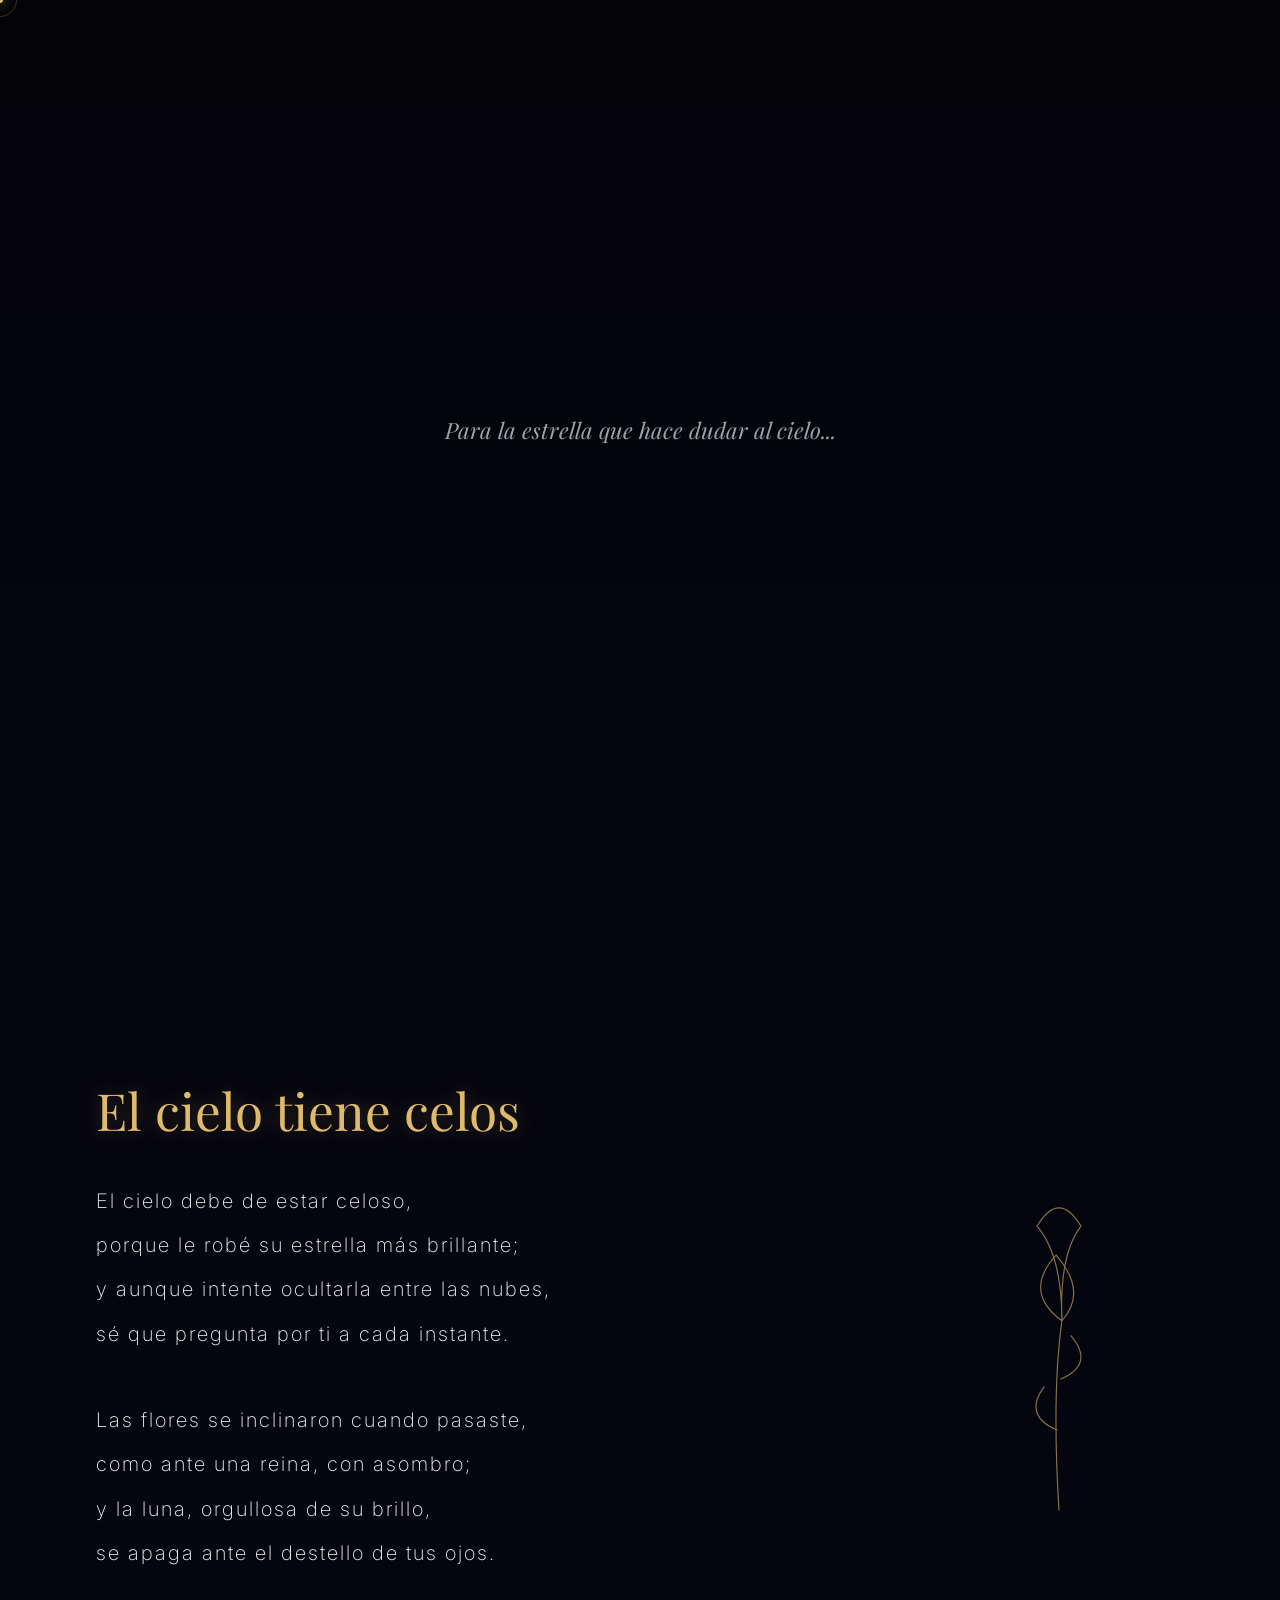
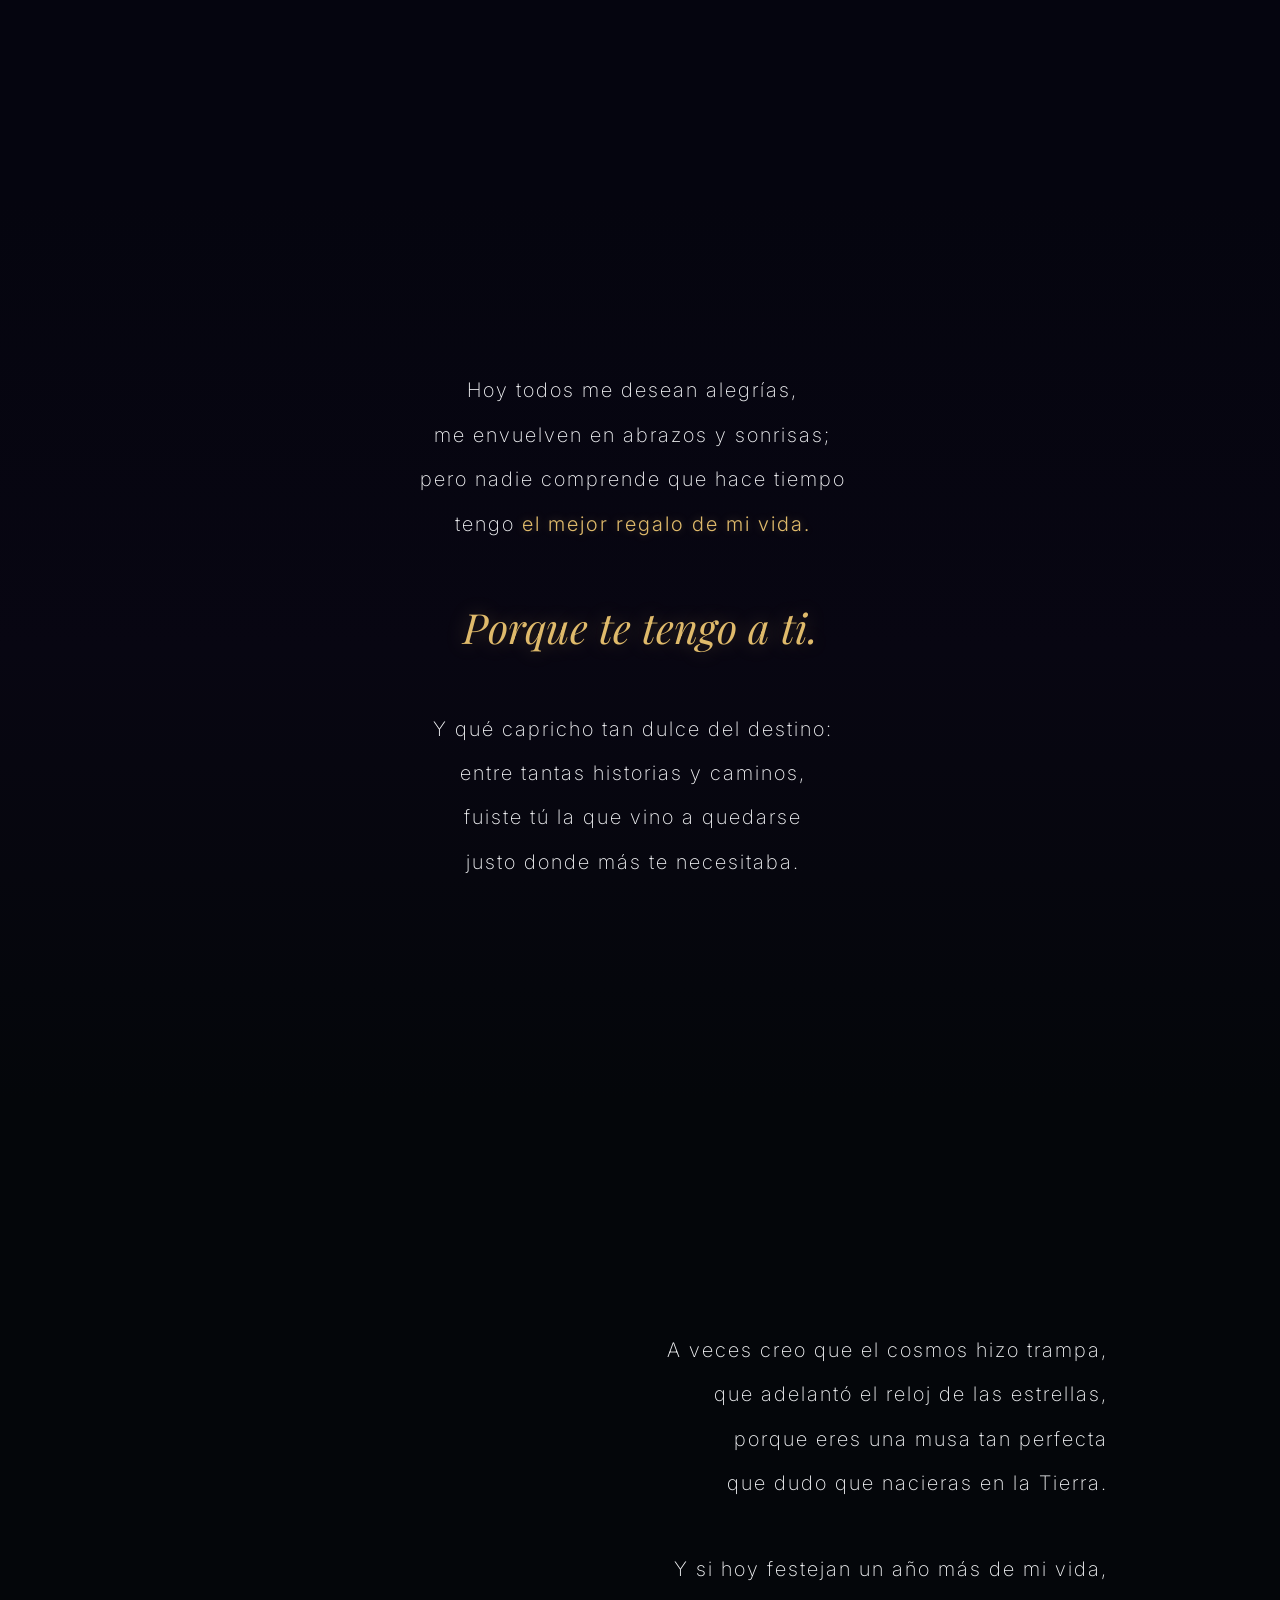
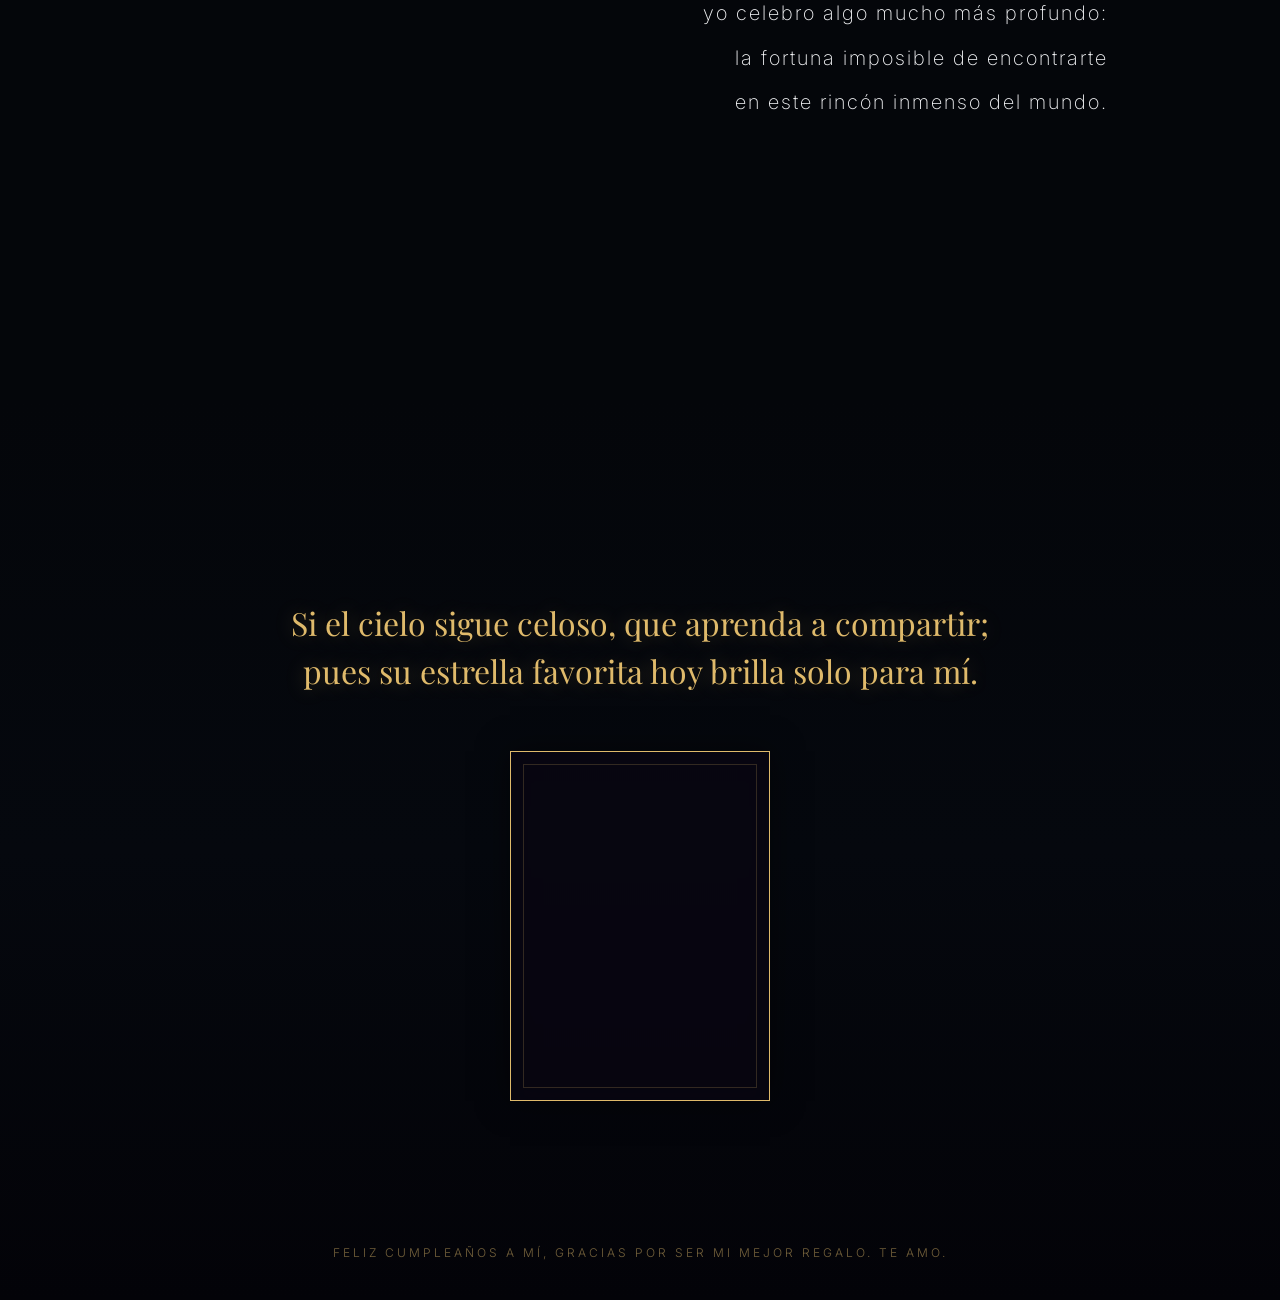
==== mi_cielo.html @ fe15e5e8 "Crear mi_cielo.html" ====
<!DOCTYPE html>
<html lang="es">
<head>
    <meta charset="UTF-8">
    <meta name="viewport" content="width=device-width, initial-scale=1.0">
    <title>El cielo tiene celos</title>
    <link rel="preconnect" href="https://fonts.googleapis.com">
    <link rel="preconnect" href="https://fonts.gstatic.com" crossorigin>
    <link href="https://fonts.googleapis.com/css2?family=Inter:wght@100;200;300;400&family=Playfair+Display:ital,wght@0,400;0,500;1,400&display=swap" rel="stylesheet">
    
    <style>
        /* --- VARIABLES DE DISEÑO --- */
        :root {
            --bg-space: #030308;
            --bg-nebula: #080612;
            --bg-horizon: #05080e;
            --text-light: #f3f4f6;
            --text-muted: #a1a1aa;
            --gold-antique: #dfba6b;
            --gold-glow: rgba(223, 186, 107, 0.3);
        }

        * {
            margin: 0;
            padding: 0;
            box-sizing: border-box;
            user-select: none;
        }

        html {
            scroll-snap-type: y mandatory;
            scroll-behavior: smooth;
            background-color: var(--bg-space);
            overflow-x: hidden;
        }

        body {
            font-family: 'Inter', sans-serif;
            color: var(--text-light);
            overflow-x: hidden;
            cursor: none;
        }

        /* --- LIENZO CÓSMICO DE FONDO --- */
        #canvas-cosmos {
            position: fixed;
            top: 0;
            left: 0;
            width: 100vw;
            height: 100vh;
            z-index: 1;
            pointer-events: none;
        }

        .ambient-glow {
            position: fixed;
            top: 0;
            left: 0;
            width: 100vw;
            height: 100vh;
            background: radial-gradient(circle at 80% 20%, rgba(223, 186, 107, 0.04), transparent 50%),
                        radial-gradient(circle at 15% 75%, rgba(100, 80, 255, 0.04), transparent 60%);
            z-index: 2;
            pointer-events: none;
        }

        /* --- ARQUITECTURA DE PANTALLA COMPLETA --- */
        section {
            height: 100vh;
            width: 100vw;
            display: flex;
            position: relative;
            z-index: 3;
            scroll-snap-align: start;
            scroll-snap-stop: always;
            padding: 6rem;
            overflow: hidden;
        }

        #act1 { background: linear-gradient(to bottom, var(--bg-space), #05050f); justify-content: center; align-items: center; }
        #act2 { background: #05050f; justify-content: center; align-items: center; }
        #act3 { background: linear-gradient(to bottom, #05050f, var(--bg-nebula), #04060a); justify-content: center; align-items: center; }
        #act4 { background: #04060a; justify-content: flex-end; align-items: center; }
        #act5 { background: linear-gradient(to bottom, #04060a, var(--bg-horizon), var(--bg-space)); justify-content: center; align-items: center; }

        /* --- CURSOR FLUÍDO --- */
        .cursor-dot {
            width: 6px;
            height: 6px;
            background: var(--gold-antique);
            border-radius: 50%;
            position: fixed;
            transform: translate(-50%, -50%);
            pointer-events: none;
            z-index: 9999;
            box-shadow: 0 0 12px var(--gold-antique);
        }

        .cursor-aura {
            width: 34px;
            height: 34px;
            border: 1px solid rgba(223, 186, 107, 0.25);
            border-radius: 50%;
            position: fixed;
            transform: translate(-50%, -50%);
            pointer-events: none;
            z-index: 9998;
            transition: transform 0.4s cubic-bezier(0.16, 1, 0.3, 1);
        }

        /* --- SOLUCIÓN AL BUG DE SUPERPOSICIÓN Y TEXTO OCULTO --- */
        h1, h2, .climax-phrase {
            font-family: 'Playfair Display', serif;
            color: var(--gold-antique);
            font-weight: 400;
            text-shadow: 0 0 20px var(--gold-glow);
        }

        .editorial-title {
            font-size: 3.2rem;
            line-height: 1.2;
            margin-bottom: 2.5rem;
            opacity: 0;
            filter: blur(10px);
            transform: translateY(20px);
            transition: all 1.6s cubic-bezier(0.16, 1, 0.3, 1);
        }

        .act-active .editorial-title {
            opacity: 1;
            filter: blur(0);
            transform: translateY(0);
        }

        .stanza {
            margin-bottom: 3rem;
            position: relative;
            z-index: 5;
        }

        /* Nuevo sistema de revelado seguro sin overflow:hidden */
        .line-reveal {
            font-size: 1.25rem;
            line-height: 1.9;
            font-weight: 200;
            letter-spacing: 2px;
            opacity: 0;
            filter: blur(5px);
            transform: translateY(15px);
            transition: all 1.5s cubic-bezier(0.16, 1, 0.3, 1);
            margin-bottom: 0.4rem;
            padding-right: 15px; /* Evita cortes en fuentes cursivas/itálicas */
        }

        .act-active .line-reveal:nth-child(1) { transition-delay: 0.2s; opacity: 1; filter: blur(0); transform: translateY(0); }
        .act-active .line-reveal:nth-child(2) { transition-delay: 0.4s; opacity: 1; filter: blur(0); transform: translateY(0); }
        .act-active .line-reveal:nth-child(3) { transition-delay: 0.6s; opacity: 1; filter: blur(0); transform: translateY(0); }
        .act-active .line-reveal:nth-child(4) { transition-delay: 0.8s; opacity: 1; filter: blur(0); transform: translateY(0); }

        .act-active .stanza:nth-child(2) .line-reveal:nth-child(1) { transition-delay: 1.0s; opacity: 1; filter: blur(0); transform: translateY(0); }
        .act-active .stanza:nth-child(2) .line-reveal:nth-child(2) { transition-delay: 1.2s; opacity: 1; filter: blur(0); transform: translateY(0); }
        .act-active .stanza:nth-child(2) .line-reveal:nth-child(3) { transition-delay: 1.4s; opacity: 1; filter: blur(0); transform: translateY(0); }
        .act-active .stanza:nth-child(2) .line-reveal:nth-child(4) { transition-delay: 1.6s; opacity: 1; filter: blur(0); transform: translateY(0); }

        .gold-highlight {
            color: var(--gold-antique);
            font-weight: 300;
            text-shadow: 0 0 10px var(--gold-glow);
        }

        /* --- MAQUETACIÓN EQUILIBRADA (ACTO II) --- */
        .layout-asymmetric {
            display: flex;
            align-items: center;
            justify-content: space-between;
            width: 100%;
            max-width: 1200px;
            gap: 4rem;
        }

        .text-container-safe {
            flex: 1;
            max-width: 650px;
        }

        .svg-wrapper {
            width: 250px;
            height: 350px;
            display: flex;
            align-items: center;
            justify-content: center;
            opacity: 0;
            transform: scale(0.95);
            transition: all 2.5s cubic-bezier(0.16, 1, 0.3, 1) 0.4s;
        }

        .act-active .svg-wrapper {
            opacity: 0.6;
            transform: scale(1);
        }

        .flower-path {
            stroke: var(--gold-antique);
            stroke-width: 0.8;
            fill: none;
            stroke-dasharray: 1200;
            stroke-dashoffset: 1200;
            transition: stroke-dashoffset 4s cubic-bezier(0.16, 1, 0.3, 1) 0.5s;
        }

        .act-active .flower-path { stroke-dashoffset: 0; }

        /* ACTO III */
        .layout-center { text-align: center; max-width: 850px; }
        .climax-phrase {
            font-size: 2.6rem;
            font-style: italic;
            margin: 3.5rem 0;
            opacity: 0;
            filter: blur(8px);
            transform: scale(0.98);
            transition: all 2s cubic-bezier(0.16, 1, 0.3, 1) 0.6s;
        }
        .act-active .climax-phrase { opacity: 1; filter: blur(0); transform: scale(1); }

        /* ACTO IV */
        .layout-right { max-width: 750px; text-align: right; margin-right: 5%; }
        .kinetic-word {
            display: inline-block;
            transition: transform 0.4s cubic-bezier(0.16, 1, 0.3, 1), color 0.3s ease;
        }
        .kinetic-word:hover {
            transform: translateY(-4px) scale(1.06);
            color: var(--gold-antique);
            text-shadow: 0 0 10px var(--gold-glow);
        }

        /* --- ARTEFACTO INTERACTIVO DE CIERRE (3D FLIP CARD) --- */
        .interactive-portal {
            perspective: 1200px; /* Habilita el entorno tridimensional */
            width: 260px;
            height: 350px;
            margin: 3.5rem auto 0 auto;
            cursor: none;
        }

        .card-structure {
            width: 100%;
            height: 100%;
            position: relative;
            transform-style: preserve-3d;
            transition: transform 1.2s cubic-bezier(0.34, 1.56, 0.64, 1);
            box-shadow: 0 0 30px rgba(0,0,0,0.5);
        }

        /* Al añadir esta clase con JS, el elemento rotará elegantemente */
        .interactive-portal.flipped .card-structure {
            transform: rotateY(180deg);
        }

        .card-front, .card-back {
            position: absolute;
            width: 100%;
            height: 100%;
            backface-visibility: hidden; /* Oculta el reverso mientras gira */
            border: 1px solid var(--gold-antique);
            padding: 12px;
            background: rgba(8, 6, 18, 0.75);
            backdrop-filter: blur(12px);
        }

        .card-front {
            display: flex;
            align-items: center;
            justify-content: center;
        }

        .photo-canvas {
            width: 100%;
            height: 100%;
            background: linear-gradient(135deg, #0f111a, #07080d); /* Reemplazar con URL de imagen */
            background-size: cover;
            background-position: center;
            border: 1px solid rgba(223, 186, 107, 0.2);
            transition: filter 0.5s ease;
        }

        .interactive-portal:hover .photo-canvas {
            filter: contrast(110%) brightness(105%);
        }

        /* Reverso del artefacto: El Mensaje Secreto */
        .card-back {
            transform: rotateY(180deg);
            display: flex;
            flex-direction: column;
            justify-content: center;
            align-items: center;
            text-align: center;
            background: radial-gradient(circle at center, #0e0d22, #04030a);
            border: 1px solid var(--gold-antique);
            box-shadow: inset 0 0 20px rgba(223, 186, 107, 0.15);
            padding: 2rem;
        }

        .secret-message {
            font-family: 'Playfair Display', serif;
            font-size: 1.15rem;
            line-height: 1.8;
            color: var(--text-light);
            font-style: italic;
            opacity: 0;
            transform: translateY(10px);
            transition: opacity 1s ease 0.4s, transform 1s ease 0.4s;
        }

        .interactive-portal.flipped .secret-message {
            opacity: 1;
            transform: translateY(0);
        }

        .inner-frame-deco {
            position: absolute;
            top: 6px; left: 6px; right: 6px; bottom: 6px;
            border: 1px solid rgba(223, 186, 107, 0.15);
            pointer-events: none;
        }

        /* --- BOTÓN CINEMÁTICO --- */
        .btn-cinematic {
            background: transparent;
            border: none;
            color: var(--text-muted);
            font-family: 'Playfair Display', serif;
            font-style: italic;
            font-size: 1.4rem;
            cursor: none;
            padding: 2rem;
            position: relative;
            transition: color 0.5s ease;
        }
        .btn-cinematic::after {
            content: ''; position: absolute; bottom: 1.5rem; left: 50%; width: 0; height: 1px;
            background: var(--gold-antique); transition: width 0.5s ease, left 0.5s ease;
            box-shadow: 0 0 8px var(--gold-antique);
        }
        .btn-cinematic:hover { color: var(--gold-antique); }
        .btn-cinematic:hover::after { width: 60%; left: 20%; }

        footer {
            position: absolute;
            bottom: 2.5rem;
            font-size: 0.75rem;
            letter-spacing: 3px;
            text-transform: uppercase;
            color: var(--gold-antique);
            opacity: 0.5;
            font-weight: 300;
        }

        /* NOTIFICACIÓN AUDIO */
        .audio-status {
            position: fixed;
            bottom: 2.5rem;
            left: 4rem;
            z-index: 100;
            display: flex;
            align-items: center;
            gap: 12px;
            opacity: 0;
            transform: translateX(-20px);
            transition: all 1s ease;
        }
        .audio-status.reveal-status { opacity: 1; transform: translateX(0); }
        .pulse-node {
            width: 6px;
            height: 6px;
            background: var(--gold-antique);
            border-radius: 50%;
            animation: pulse-ring 2s infinite ease-in-out;
        }
        @keyframes pulse-ring {
            0% { transform: scale(0.9); box-shadow: 0 0 0 0 rgba(223, 186, 107, 0.6); }
            70% { transform: scale(1.1); box-shadow: 0 0 0 8px rgba(223, 186, 107, 0); }
            100% { transform: scale(0.9); box-shadow: 0 0 0 0 rgba(223, 186, 107, 0); }
        }
        .audio-label { font-size: 0.65rem; letter-spacing: 2px; text-transform: uppercase; color: var(--text-muted); }

        /* --- ESTILO DE NOTAS FLOTANTES DE BLACKPINK --- */
        .music-whisper-box {
            position: fixed;
            bottom: 6rem;
            left: 4rem;
            z-index: 100;
            max-width: 320px;
            background: rgba(14, 11, 26, 0.4);
            backdrop-filter: blur(8px);
            -webkit-backdrop-filter: blur(8px);
            border-left: 2px solid var(--gold-antique);
            padding: 0.8rem 1.2rem;
            opacity: 0;
            transform: translateY(10px);
            transition: opacity 0.8s cubic-bezier(0.16, 1, 0.3, 1), transform 0.8s cubic-bezier(0.16, 1, 0.3, 1);
            pointer-events: none;
        }

        .music-whisper-box.whisper-active {
            opacity: 1;
            transform: translateY(0);
        }

        .whisper-text {
            font-family: 'Playfair Display', serif;
            font-style: italic;
            font-size: 0.95rem;
            line-height: 1.5;
            color: var(--text-light);
            letter-spacing: 0.5px;
            text-shadow: 0 0 8px rgba(243, 244, 246, 0.2);
        }

        .whisper-sparkle {
            position: absolute;
            top: -2px; left: -2px;
            width: 4px; height: 4px;
            background: var(--gold-antique);
            box-shadow: 0 0 8px var(--gold-antique);
            border-radius: 50%;
        }

        /* RESPONSIVE DESIGN INTEGRAL */
        @media (max-width: 1024px) {
            section { padding: 3rem 2rem; }
            body { cursor: default; }
            .cursor-dot, .cursor-aura { display: none; }
            .layout-asymmetric { flex-direction: column; justify-content: center; gap: 2rem; }
            .text-container-safe { max-width: 100%; text-align: center; }
            .svg-wrapper { height: 180px; width: 100%; }
            .editorial-title { font-size: 2.2rem; text-align: center; }
            .line-reveal { font-size: 1.1rem; text-align: center; padding-right: 0; }
            .climax-phrase { font-size: 1.8rem; margin: 2.5rem 0; }
            .layout-right { text-align: center; margin-right: 0; }
            .interactive-portal { width: 220px; height: 300px; }
            .audio-status { left: 2rem; bottom: 1.5rem; }
            .music-whisper-box { left: 2rem; bottom: 4.5rem; max-width: calc(100% - 4rem); background: rgba(14, 11, 26, 0.7); }
            footer { bottom: 1.5rem; font-size: 0.65rem; text-align: center; width: 100%; left: 0; padding: 0 1rem; }
        }
    </style>
</head>
<body>

    <canvas id="canvas-cosmos"></canvas>
    <div class="ambient-glow"></div>
    <div class="cursor-dot" id="dot"></div>
    <div class="cursor-aura" id="aura"></div>

    <audio id="ambient-audio" loop>
        <!-- Nombre exacto del archivo local de audio asignado -->
        <source src="JENNIE - You & Me (Jazz ver.) LIVE CLIP.mp3" type="audio/mpeg">
    </audio>

    <!-- 🎵 Notas Flotantes Sincronizadas (Letra de la Canción) -->
    <div class="music-whisper-box" id="whisper-ui">
        <div class="whisper-sparkle"></div>
        <div class="whisper-text" id="whisper-current"></div>
    </div>

    <div class="audio-status" id="audio-ui">
        <div class="pulse-node"></div>
        <div class="audio-label">Atmósfera musical encendida</div>
    </div>

    <!-- 🎬 ACTO I -->
    <section id="act1" class="act-section">
        <div class="editorial-title" style="opacity: 1; transform: none; filter: none;">
            <button class="btn-cinematic" id="btn-initiate">
                Para la estrella que hace dudar al cielo...
            </button>
        </div>
    </section>

    <!-- 🌌 ACTO II -->
    <section id="act2" class="act-section">
        <div class="layout-asymmetric">
            <div class="text-container-safe">
                <h2 class="editorial-title">El cielo tiene celos</h2>
                
                <div class="stanza">
                    <div class="line-reveal">El cielo debe de estar celoso,</div>
                    <div class="line-reveal">porque le robé su estrella más brillante;</div>
                    <div class="line-reveal">y aunque intente ocultarla entre las nubes,</div>
                    <div class="line-reveal">sé que pregunta por ti a cada instante.</div>
                </div>

                <div class="stanza">
                    <div class="line-reveal">Las flores se inclinaron cuando pasaste,</div>
                    <div class="line-reveal">como ante una reina, con asombro;</div>
                    <div class="line-reveal">y la luna, orgullosa de su brillo,</div>
                    <div class="line-reveal">se apaga ante el destello de tus ojos.</div>
                </div>
            </div>

            <div class="svg-wrapper">
                <svg viewBox="0 0 120 240" width="100%" height="100%">
                    <path class="flower-path" d="M60,230 Q55,150 62,100 Q35,80 58,55 Q80,80 62,100 Q62,55 45,35 Q60,10 75,35 Q60,55 62,100" />
                    <path class="flower-path" d="M59,175 Q35,165 50,145" />
                    <path class="flower-path" d="M61,140 Q85,130 68,110" />
                </svg>
            </div>
        </div>
    </section>

    <!-- 🎂 ACTO III -->
    <section id="act3" class="act-section">
        <div class="layout-center">
            <div class="stanza">
                <div class="line-reveal">Hoy todos me desean alegrías,</div>
                <div class="line-reveal">me envuelven en abrazos y sonrisas;</div>
                <div class="line-reveal">pero nadie comprende que hace tiempo</div>
                <div class="line-reveal">tengo <span class="gold-highlight">el mejor regalo de mi vida.</span></div>
            </div>

            <div class="climax-phrase">Porque te tengo a ti.</div>

            <div class="stanza">
                <div class="line-reveal">Y qué capricho tan dulce del destino:</div>
                <div class="line-reveal">entre tantas historias y caminos,</div>
                <div class="line-reveal">fuiste tú la que vino a quedarse</div>
                <div class="line-reveal">justo donde más te necesitaba.</div>
            </div>
        </div>
    </section>

    <!-- 🪐 ACTO IV -->
    <section id="act4" class="act-section">
        <div class="layout-right">
            <div class="stanza">
                <div class="line-reveal"><span class="js-kinetic">A veces creo que el cosmos hizo trampa,</span></div>
                <div class="line-reveal"><span class="js-kinetic">que adelantó el reloj de las estrellas,</span></div>
                <div class="line-reveal"><span class="js-kinetic">porque eres una musa tan perfecta</span></div>
                <div class="line-reveal"><span class="js-kinetic">que dudo que nacieras en la Tierra.</span></div>
            </div>

            <div class="stanza">
                <div class="line-reveal"><span class="js-kinetic">Y si hoy festejan un año más de mi vida,</span></div>
                <div class="line-reveal"><span class="js-kinetic">yo celebro algo mucho más profundo:</span></div>
                <div class="line-reveal"><span class="js-kinetic">la fortuna imposible de encontrarte</span></div>
                <div class="line-reveal"><span class="js-kinetic">en este rincón inmenso del mundo.</span></div>
            </div>
        </div>
    </section>

    <!-- 🌟 ACTO V -->
    <section id="act5" class="act-section">
        <div class="layout-center">
            <h2 class="editorial-title" style="font-size: 2rem; line-height: 1.5; margin-bottom: 0;">
                Si el cielo sigue celoso, que aprenda a compartir;<br>
                pues su estrella favorita hoy brilla solo para mí.
            </h2>
            
            <!-- Bloque Dorado Interactivo -->
            <div class="interactive-portal" id="romantic-portal">
                <div class="card-structure">
                    
                    <!-- Frente: Foto -->
                    <div class="card-front">
                        <div class="photo-canvas" style="background-image: url('tu-foto.jpg');"></div>
                    </div>
                    
                    <!-- Reverso: Mensaje Oculto -->
                    <div class="card-back">
                        <div class="inner-frame-deco"></div>
                        <div class="secret-message">
                            "De todas las coordenadas del universo, mi rincón favorito siempre será donde coincida contigo. Eres mi principio, mi presente y mi mejor regalo."
                        </div>
                    </div>

                </div>
            </div>
        </div>
        
        <footer>
            Feliz cumpleaños a mí, gracias por ser mi mejor regalo. Te amo.
        </footer>
    </section>

    <!-- --- CÓDIGO DE CONTROL INTERACTIVO --- -->
    <script>
        // 1. Motor del Cosmos con Lluvia de Estrellas Fugaces Dinámicas
        const canvas = document.getElementById('canvas-cosmos');
        const ctx = canvas.getContext('2d');
        let stars = [];
        let shootingStars = [];
        const maxStars = 120;
        const maxDistance = 110;

        function buildCosmos() {
            canvas.width = window.innerWidth;
            canvas.height = window.innerHeight;
            stars = [];
            for (let i = 0; i < maxStars; i++) {
                stars.push({
                    x: Math.random() * canvas.width,
                    baseY: Math.random() * canvas.height,
                    size: Math.random() * 1.4 + 0.4,
                    phase: Math.random() * Math.PI * 2,
                    speed: 0.006 + Math.random() * 0.012,
                    parallax: 0.04 + Math.random() * 0.22
                });
            }
        }

        function triggerRomanticShower() {
            for (let i = 0; i < 25; i++) {
                shootingStars.push({
                    x: Math.random() * canvas.width,
                    y: Math.random() * (canvas.height * 0.4),
                    length: Math.random() * 80 + 40,
                    speed: Math.random() * 12 + 6,
                    alpha: 1,
                    decay: Math.random() * 0.015 + 0.01
                });
            }
        }

        function renderCosmos() {
            ctx.clearRect(0, 0, canvas.width, canvas.height);
            const scrollY = window.scrollY;

            stars.forEach(star => {
                star.phase += star.speed;
                const brightness = 0.15 + (Math.sin(star.phase) + 1) * 0.4;
                let currentY = (star.baseY - (scrollY * star.parallax)) % canvas.height;
                if (currentY < 0) currentY += canvas.height;

                star.currentComputedX = star.x;
                star.currentComputedY = currentY;

                ctx.fillStyle = `rgba(243, 244, 246, ${brightness})`;
                ctx.beginPath();
                ctx.arc(star.x, currentY, star.size, 0, Math.PI * 2);
                ctx.fill();
            });

            for (let i = 0; i < stars.length; i++) {
                for (let j = i + 1; j < stars.length; j++) {
                    const dx = stars[i].currentComputedX - stars[j].currentComputedX;
                    const dy = stars[i].currentComputedY - stars[j].currentComputedY;
                    const dist = Math.sqrt(dx * dx + dy * dy);

                    if (dist < maxDistance) {
                        const alpha = (1 - (dist / maxDistance)) * 0.06;
                        ctx.strokeStyle = `rgba(223, 186, 107, ${alpha})`;
                        ctx.lineWidth = 0.35;
                        ctx.beginPath();
                        ctx.moveTo(stars[i].currentComputedX, stars[i].currentComputedY);
                        ctx.lineTo(stars[j].currentComputedX, stars[j].currentComputedY);
                        ctx.stroke();
                    }
                }
            }

            shootingStars.forEach((sStar, index) => {
                sStar.x += sStar.speed;
                sStar.y += sStar.speed * 0.5;
                sStar.alpha -= sStar.decay;

                if (sStar.alpha <= 0) {
                    shootingStars.splice(index, 1);
                } else {
                    ctx.strokeStyle = `rgba(223, 186, 107, ${sStar.alpha})`;
                    ctx.lineWidth = 1.2;
                    ctx.beginPath();
                    ctx.moveTo(sStar.x, sStar.y);
                    ctx.lineTo(sStar.x - sStar.length, sStar.y - (sStar.length * 0.5));
                    ctx.stroke();
                }
            });

            requestAnimationFrame(renderCosmos);
        }

        window.addEventListener('resize', buildCosmos);
        buildCosmos();
        renderCosmos();

        // 2. Control de Cursor Magnético Líquido
        const dot = document.getElementById('dot');
        const aura = document.getElementById('aura');

        window.addEventListener('mousemove', (e) => {
            dot.style.left = e.clientX + 'px';
            dot.style.top = e.clientY + 'px';
            setTimeout(() => {
                aura.style.left = e.clientX + 'px';
                aura.style.top = e.clientY + 'px';
            }, 30);
        });

        // 3. Sistema de Entrada Inmersiva e Integración de Letras Sincronizadas
        const btnInit = document.getElementById('btn-initiate');
        const audioTrack = document.getElementById('ambient-audio');
        const audioUi = document.getElementById('audio-ui');
        const whisperUi = document.getElementById('whisper-ui');
        const whisperCurrent = document.getElementById('whisper-current');

        // Mapa automático de tiempos optimizado con tu mapeo de marcas de tiempo personalizado
        const jennieJazzLyrics = [
            { start: 9, end: 17, text: "You know I gotcha. You know that I got you like that. Ain’t nobody gonna have your back like the way I do. You love it just say you do." },
            { start: 17, end: 27, text: "You know you got me. Everything you do, everything you did, everything I wish I was with, makes me feel alright. I'm just saying so." },
            { start: 28, end: 38, text: "I really like it. Nothing in the world can make me feel the way you do the things you do." },
            { start: 38, end: 48, text: "I really like it. Nothing in the world can make me feel the way you do the things you do." },
            
            // Primer Bloque de Coro + Bis
            { start: 48, end: 56, text: "I love you and me dancing in the moonlight. Nobody can see, it’s just you and me tonight." },
            { start: 56, end: 66, text: "I love you and me dancing in the moonlight. Nobody can see, it’s just you and me tonight." },
            
            // Primer Bloque de Rap/Post-coro + Bis
            { start: 66, end: 71, text: "Look at you now look at me. How you ever ever gonna find someone like this?" },
            { start: 71, end: 77, text: "Look at you now look at me. How you ever ever gonna find someone like this?" },
            
            // Estrofas intermedias
            { start: 77, end: 86, text: "You’re the reason my heart skips drops. Just a little touch my world stops. Finally I know that you’re mine." },
            { start: 86, end: 95, text: "I don’t want to fall, don’t wanna play this game of love oh eh oh. There’s nowhere to hide." },
            
            // Repetición Pre-Coro
            { start: 96, end: 106, text: "I really like it. Nothing in the world can make me feel the way you do the things you do." },
            { start: 106, end: 116, text: "I really like it. Nothing in the world can make me feel the way you do the things you do." },
            
            // Segundo Bloque de Coro + Bis
            { start: 116, end: 122, text: "I love you and me dancing in the moonlight. Nobody can see, it’s just you and me tonight." },
            { start: 122, end: 133, text: "I love you and me dancing in the moonlight. Nobody can see, it’s just you and me tonight." },
            
            // Outro Final + Bis alternado
            { start: 133, end: 138, text: "Look at you now look at me. How you ever ever gonna find someone like this?" },
            { start: 138, end: 148, text: "Look at you now look at me. How you ever ever gonna find someone like me." }
        ];

        btnInit.addEventListener('click', () => {
            audioTrack.play().catch(() => console.log("Audio esperando interacción activa."));
            audioUi.classList.add('reveal-status');
            document.getElementById('act2').scrollIntoView({ behavior: 'smooth' });
        });

        // Servomotor en tiempo real acoplado al reloj interno de tu pista MP3 local
        audioTrack.addEventListener('timeupdate', () => {
            const currentTime = audioTrack.currentTime;
            const activeLine = jennieJazzLyrics.find(line => currentTime >= line.start && currentTime <= line.end);

            if (activeLine) {
                if (whisperCurrent.innerText !== activeLine.text) {
                    whisperCurrent.innerText = activeLine.text;
                    whisperUi.classList.add('whisper-active');
                }
            } else {
                whisperUi.classList.remove('whisper-active');
            }
        });

        // 4. Interacción del Bloque Dorado Tridimensional (Portal Secreto)
        const portal = document.getElementById('romantic-portal');
        portal.addEventListener('click', () => {
            portal.classList.toggle('flipped');
            triggerRomanticShower();
        });

        portal.addEventListener('mouseenter', () => {
            aura.style.transform = 'translate(-50%, -50%) scale(1.6)';
            aura.style.borderColor = 'var(--gold-antique)';
            aura.style.backgroundColor = 'rgba(223, 186, 107, 0.05)';
        });
        portal.addEventListener('mouseleave', () => {
            aura.style.transform = 'translate(-50%, -50%) scale(1)';
            aura.style.borderColor = 'rgba(223, 186, 107, 0.25)';
            aura.style.backgroundColor = 'transparent';
        });

        // 5. Fragmentación de Palabras Cinéticas de Alta Sensibilidad (Acto IV)
        const kineticSpans = document.querySelectorAll('.js-kinetic');
        kineticSpans.forEach(span => {
            const rawText = span.innerText;
            const wordsArray = rawText.split(' ');
            span.innerHTML = '';
            
            wordsArray.forEach(word => {
                const wordNode = document.createElement('span');
                wordNode.classList.add('kinetic-word');
                wordNode.innerText = word + '\u00A0';
                span.appendChild(wordNode);
            });
        });

        setTimeout(() => {
            document.querySelectorAll('.kinetic-word').forEach(word => {
                word.addEventListener('mouseenter', () => {
                    aura.style.transform = 'translate(-50%, -50%) scale(1.3)';
                    aura.style.borderColor = 'var(--gold-antique)';
                });
                word.addEventListener('mouseleave', () => {
                    aura.style.transform = 'translate(-50%, -50%) scale(1)';
                    aura.style.borderColor = 'rgba(223, 186, 107, 0.25)';
                });
            });
        }, 150);

        // 6. Intersection Observer de Alta Estabilidad para Control de Actos
        const actOptions = { root: null, threshold: 0.35, rootMargin: "0px" };
        const actObserver = new IntersectionObserver((entries) => {
            entries.forEach(entry => {
                if (entry.isIntersecting) {
                    entry.target.classList.add('act-active');
                }
            });
        }, actOptions);

        document.querySelectorAll('.act-section').forEach(section => actObserver.observe(section));
    </script>
</body>
</html>
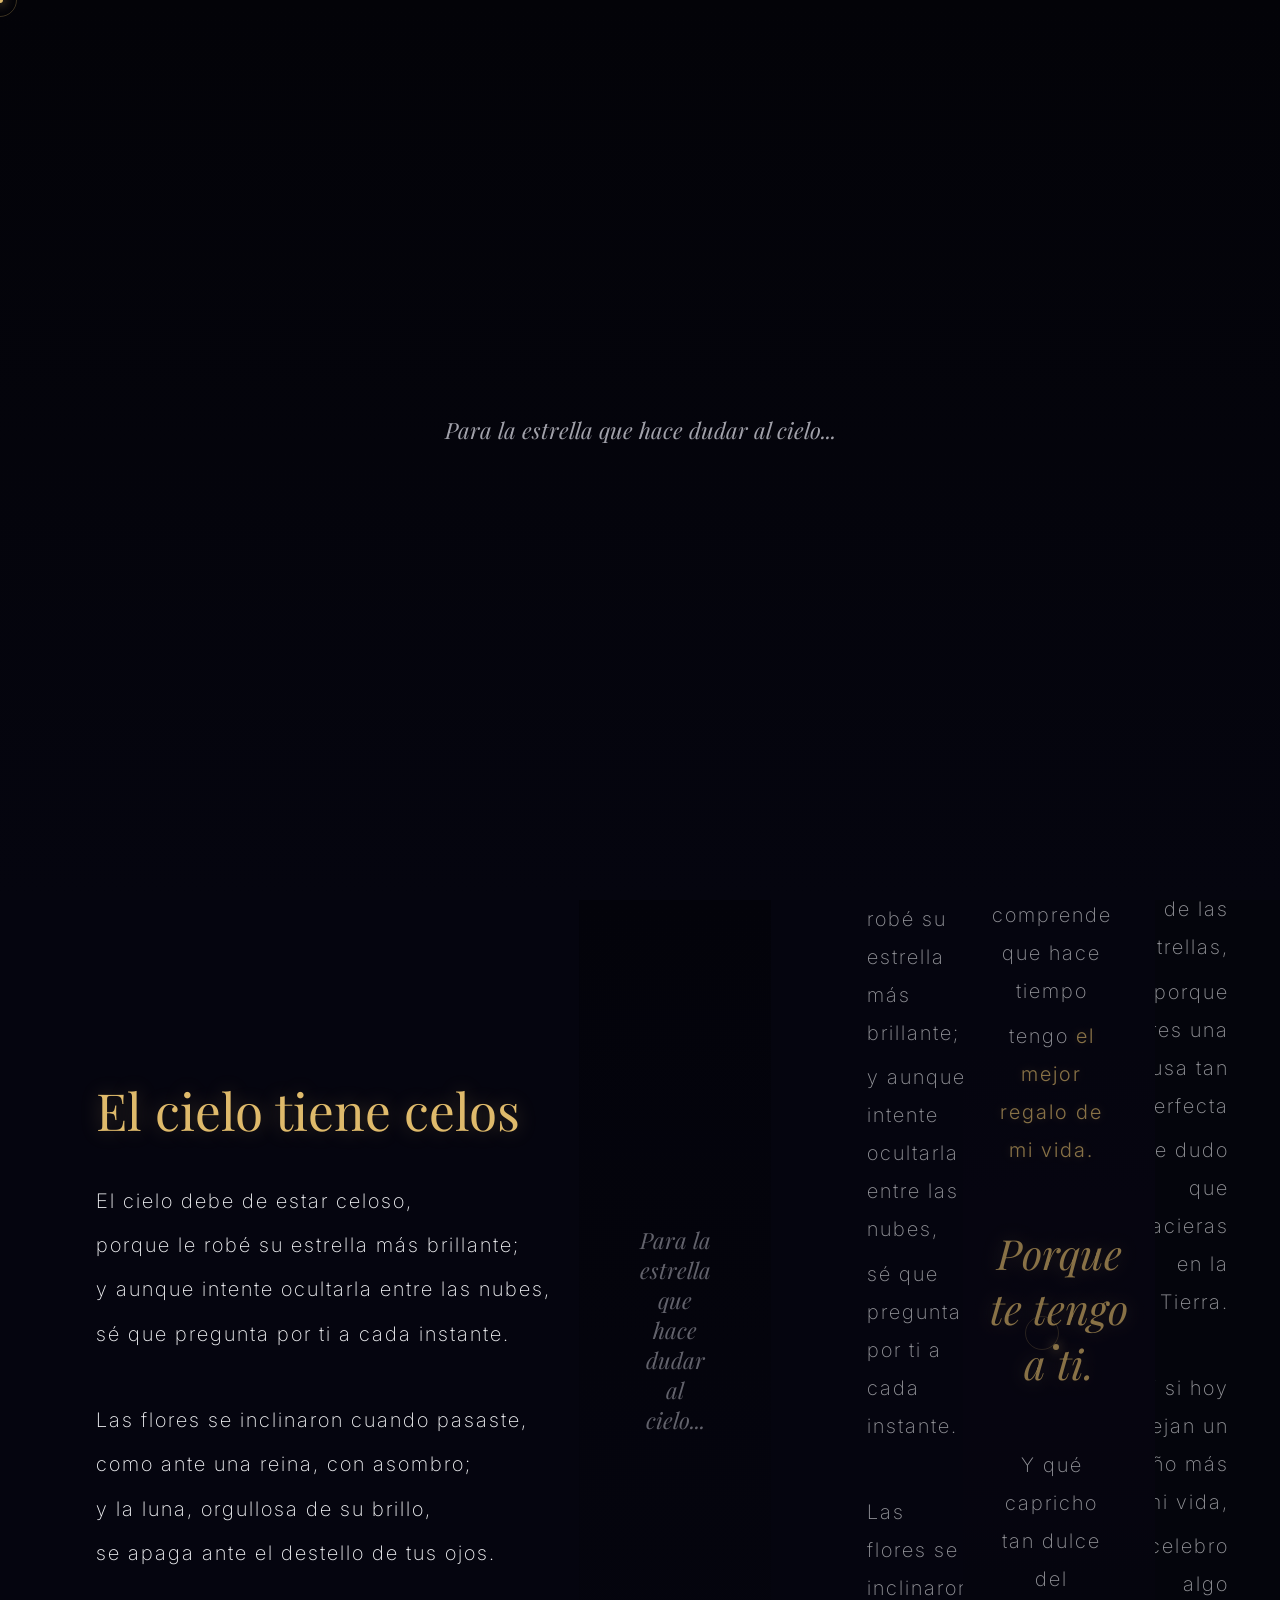
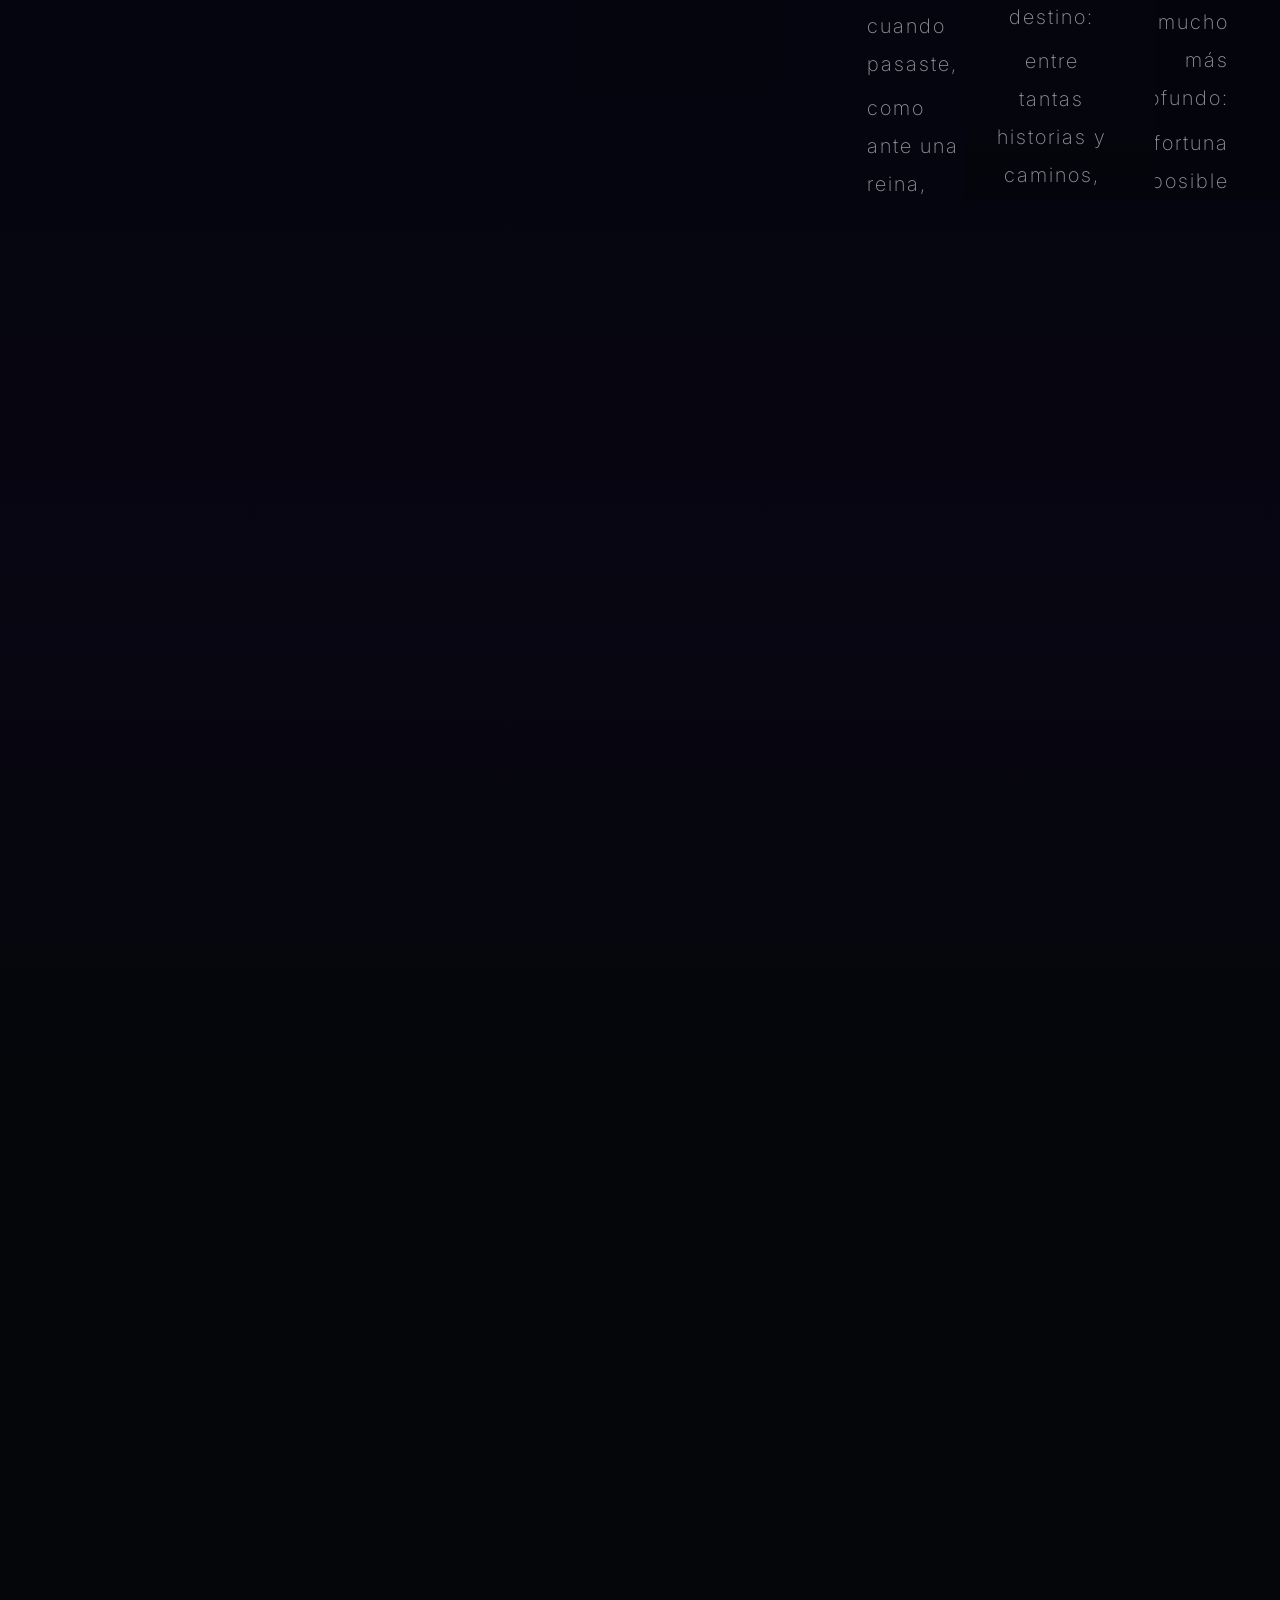
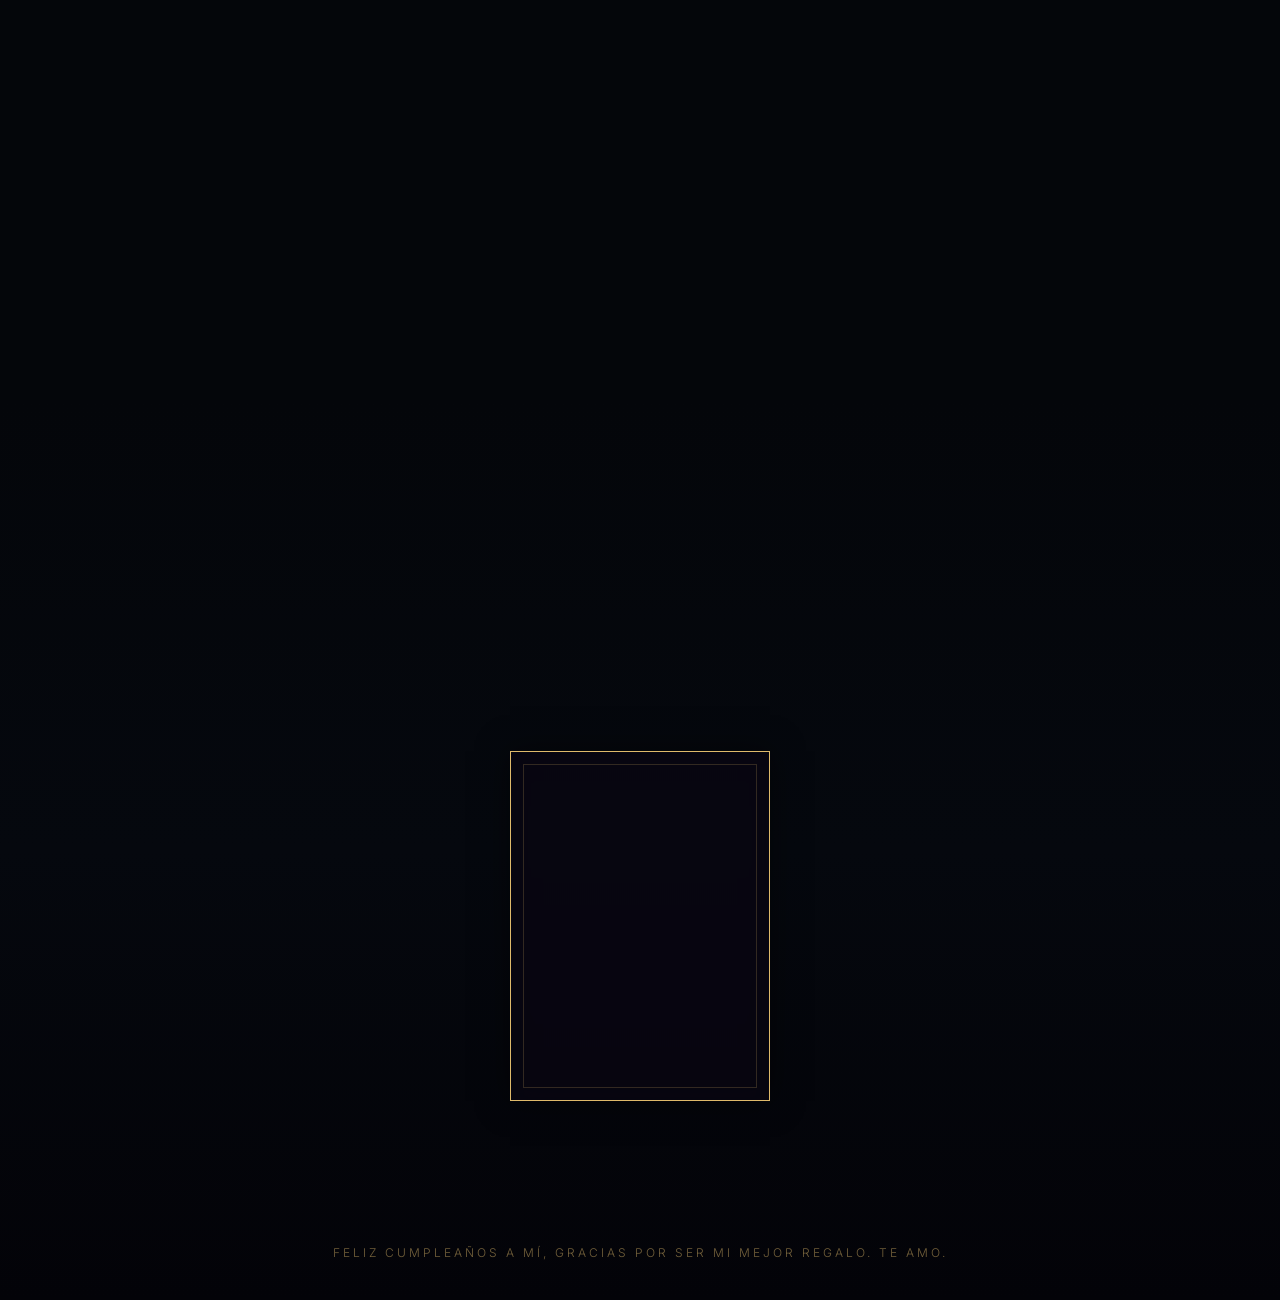
==== commit 791cbbbb: "Implement cosmic birthday celebration webpage Added HTML structure, styles, and interactive elements" ====
--- a/mi_cielo.html
+++ b/mi_cielo.html
@@ -501,6 +501,828 @@
             </div>
 
             <div class="svg-wrapper">
+<!DOCTYPE html>
+<html lang="es">
+<head>
+    <meta charset="UTF-8">
+    <meta name="viewport" content="width=device-width, initial-scale=1.0">
+    <title>El cielo tiene celos</title>
+    <link rel="preconnect" href="https://fonts.googleapis.com">
+    <link rel="preconnect" href="https://fonts.gstatic.com" crossorigin>
+    <link href="https://fonts.googleapis.com/css2?family=Inter:wght@100;200;300;400&family=Playfair+Display:ital,wght@0,400;0,500;1,400&display=swap" rel="stylesheet">
+    
+    <style>
+        /* --- VARIABLES DE DISEÑO --- */
+        :root {
+            --bg-space: #030308;
+            --bg-nebula: #080612;
+            --bg-horizon: #05080e;
+            --text-light: #f3f4f6;
+            --text-muted: #a1a1aa;
+            --gold-antique: #dfba6b;
+            --gold-glow: rgba(223, 186, 107, 0.3);
+        }
+
+        * {
+            margin: 0;
+            padding: 0;
+            box-sizing: border-box;
+            user-select: none;
+        }
+
+        html {
+            scroll-snap-type: y mandatory;
+            scroll-behavior: smooth;
+            background-color: var(--bg-space);
+            overflow-x: hidden;
+        }
+
+        body {
+            font-family: 'Inter', sans-serif;
+            color: var(--text-light);
+            overflow-x: hidden;
+            cursor: none;
+        }
+
+        /* --- LIENZO CÓSMICO DE FONDO --- */
+        #canvas-cosmos {
+            position: fixed;
+            top: 0;
+            left: 0;
+            width: 100vw;
+            height: 100vh;
+            z-index: 1;
+            pointer-events: none;
+        }
+
+        .ambient-glow {
+            position: fixed;
+            top: 0;
+            left: 0;
+            width: 100vw;
+            height: 100vh;
+            background: radial-gradient(circle at 80% 20%, rgba(223, 186, 107, 0.04), transparent 50%),
+                        radial-gradient(circle at 15% 75%, rgba(100, 80, 255, 0.04), transparent 60%);
+            z-index: 2;
+            pointer-events: none;
+        }
+
+        /* --- ARQUITECTURA DE PANTALLA COMPLETA --- */
+        section {
+            height: 100vh;
+            width: 100vw;
+            display: flex;
+            position: relative;
+            z-index: 3;
+            scroll-snap-align: start;
+            scroll-snap-stop: always;
+            padding: 6rem;
+            overflow: hidden;
+        }
+
+        #act1 { background: linear-gradient(to bottom, var(--bg-space), #05050f); justify-content: center; align-items: center; }
+        #act2 { background: #05050f; justify-content: center; align-items: center; }
+        #act3 { background: linear-gradient(to bottom, #05050f, var(--bg-nebula), #04060a); justify-content: center; align-items: center; }
+        #act4 { background: #04060a; justify-content: flex-end; align-items: center; }
+        #act5 { background: linear-gradient(to bottom, #04060a, var(--bg-horizon), var(--bg-space)); justify-content: center; align-items: center; }
+
+        /* --- CURSOR FLUÍDO --- */
+        .cursor-dot {
+            width: 6px;
+            height: 6px;
+            background: var(--gold-antique);
+            border-radius: 50%;
+            position: fixed;
+            transform: translate(-50%, -50%);
+            pointer-events: none;
+            z-index: 9999;
+            box-shadow: 0 0 12px var(--gold-antique);
+        }
+
+        .cursor-aura {
+            width: 34px;
+            height: 34px;
+            border: 1px solid rgba(223, 186, 107, 0.25);
+            border-radius: 50%;
+            position: fixed;
+            transform: translate(-50%, -50%);
+            pointer-events: none;
+            z-index: 9998;
+            transition: transform 0.4s cubic-bezier(0.16, 1, 0.3, 1);
+        }
+
+        /* --- SOLUCIÓN AL BUG DE SUPERPOSICIÓN Y TEXTO OCULTO --- */
+        h1, h2, .climax-phrase {
+            font-family: 'Playfair Display', serif;
+            color: var(--gold-antique);
+            font-weight: 400;
+            text-shadow: 0 0 20px var(--gold-glow);
+        }
+
+        .editorial-title {
+            font-size: 3.2rem;
+            line-height: 1.2;
+            margin-bottom: 2.5rem;
+            opacity: 0;
+            filter: blur(10px);
+            transform: translateY(20px);
+            transition: all 1.6s cubic-bezier(0.16, 1, 0.3, 1);
+        }
+
+        .act-active .editorial-title {
+            opacity: 1;
+            filter: blur(0);
+            transform: translateY(0);
+        }
+
+        .stanza {
+            margin-bottom: 3rem;
+            position: relative;
+            z-index: 5;
+        }
+
+        /* Nuevo sistema de revelado seguro sin overflow:hidden */
+        .line-reveal {
+            font-size: 1.25rem;
+            line-height: 1.9;
+            font-weight: 200;
+            letter-spacing: 2px;
+            opacity: 0;
+            filter: blur(5px);
+            transform: translateY(15px);
+            transition: all 1.5s cubic-bezier(0.16, 1, 0.3, 1);
+            margin-bottom: 0.4rem;
+            padding-right: 15px; /* Evita cortes en fuentes cursivas/itálicas */
+        }
+
+        .act-active .line-reveal:nth-child(1) { transition-delay: 0.2s; opacity: 1; filter: blur(0); transform: translateY(0); }
+        .act-active .line-reveal:nth-child(2) { transition-delay: 0.4s; opacity: 1; filter: blur(0); transform: translateY(0); }
+        .act-active .line-reveal:nth-child(3) { transition-delay: 0.6s; opacity: 1; filter: blur(0); transform: translateY(0); }
+        .act-active .line-reveal:nth-child(4) { transition-delay: 0.8s; opacity: 1; filter: blur(0); transform: translateY(0); }
+
+        .act-active .stanza:nth-child(2) .line-reveal:nth-child(1) { transition-delay: 1.0s; opacity: 1; filter: blur(0); transform: translateY(0); }
+        .act-active .stanza:nth-child(2) .line-reveal:nth-child(2) { transition-delay: 1.2s; opacity: 1; filter: blur(0); transform: translateY(0); }
+        .act-active .stanza:nth-child(2) .line-reveal:nth-child(3) { transition-delay: 1.4s; opacity: 1; filter: blur(0); transform: translateY(0); }
+        .act-active .stanza:nth-child(2) .line-reveal:nth-child(4) { transition-delay: 1.6s; opacity: 1; filter: blur(0); transform: translateY(0); }
+
+        .gold-highlight {
+            color: var(--gold-antique);
+            font-weight: 300;
+            text-shadow: 0 0 10px var(--gold-glow);
+        }
+
+        /* --- MAQUETACIÓN EQUILIBRADA (ACTO II) --- */
+        .layout-asymmetric {
+            display: flex;
+            align-items: center;
+            justify-content: space-between;
+            width: 100%;
+            max-width: 1200px;
+            gap: 4rem;
+        }
+
+        .text-container-safe {
+            flex: 1;
+            max-width: 650px;
+        }
+
+        .svg-wrapper {
+            width: 250px;
+            height: 350px;
+            display: flex;
+            align-items: center;
+            justify-content: center;
+            opacity: 0;
+            transform: scale(0.95);
+            transition: all 2.5s cubic-bezier(0.16, 1, 0.3, 1) 0.4s;
+        }
+
+        .act-active .svg-wrapper {
+            opacity: 0.6;
+            transform: scale(1);
+        }
+
+        .flower-path {
+            stroke: var(--gold-antique);
+            stroke-width: 0.8;
+            fill: none;
+            stroke-dasharray: 1200;
+            stroke-dashoffset: 1200;
+            transition: stroke-dashoffset 4s cubic-bezier(0.16, 1, 0.3, 1) 0.5s;
+        }
+
+        .act-active .flower-path { stroke-dashoffset: 0; }
+
+        /* ACTO III */
+        .layout-center { text-align: center; max-width: 850px; }
+        .climax-phrase {
+            font-size: 2.6rem;
+            font-style: italic;
+            margin: 3.5rem 0;
+            opacity: 0;
+            filter: blur(8px);
+            transform: scale(0.98);
+            transition: all 2s cubic-bezier(0.16, 1, 0.3, 1) 0.6s;
+        }
+        .act-active .climax-phrase { opacity: 1; filter: blur(0); transform: scale(1); }
+
+        /* ACTO IV */
+        .layout-right { max-width: 750px; text-align: right; margin-right: 5%; }
+        .kinetic-word {
+            display: inline-block;
+            transition: transform 0.4s cubic-bezier(0.16, 1, 0.3, 1), color 0.3s ease;
+        }
+        .kinetic-word:hover {
+            transform: translateY(-4px) scale(1.06);
+            color: var(--gold-antique);
+            text-shadow: 0 0 10px var(--gold-glow);
+        }
+
+        /* --- ARTEFACTO INTERACTIVO DE CIERRE (3D FLIP CARD) --- */
+        .interactive-portal {
+            perspective: 1200px;
+            width: 260px;
+            height: 350px;
+            margin: 3.5rem auto 0 auto;
+            cursor: none;
+        }
+
+        .card-structure {
+            width: 100%;
+            height: 100%;
+            position: relative;
+            transform-style: preserve-3d;
+            transition: transform 1.2s cubic-bezier(0.34, 1.56, 0.64, 1);
+            box-shadow: 0 0 30px rgba(0,0,0,0.5);
+        }
+
+        .interactive-portal.flipped .card-structure {
+            transform: rotateY(180deg);
+        }
+
+        .card-front, .card-back {
+            position: absolute;
+            width: 100%;
+            height: 100%;
+            backface-visibility: hidden;
+            border: 1px solid var(--gold-antique);
+            padding: 12px;
+            background: rgba(8, 6, 18, 0.75);
+            backdrop-filter: blur(12px);
+        }
+
+        .card-front {
+            display: flex;
+            align-items: center;
+            justify-content: center;
+        }
+
+        .photo-canvas {
+            width: 100%;
+            height: 100%;
+            background: linear-gradient(135deg, #0f111a, #07080d);
+            background-size: cover;
+            background-position: center;
+            border: 1px solid rgba(223, 186, 107, 0.2);
+            transition: filter 0.5s ease;
+        }
+
+        .interactive-portal:hover .photo-canvas {
+            filter: contrast(110%) brightness(105%);
+        }
+
+        .card-back {
+            transform: rotateY(180deg);
+            display: flex;
+            flex-direction: column;
+            justify-content: center;
+            align-items: center;
+            text-align: center;
+            background: radial-gradient(circle at center, #0e0d22, #04030a);
+            border: 1px solid var(--gold-antique);
+            box-shadow: inset 0 0 20px rgba(223, 186, 107, 0.15);
+            padding: 2rem;
+        }
+
+        .secret-message {
+            font-family: 'Playfair Display', serif;
+            font-size: 1.15rem;
+            line-height: 1.8;
+            color: var(--text-light);
+            font-style: italic;
+            opacity: 0;
+            transform: translateY(10px);
+            transition: opacity 1s ease 0.4s, transform 1s ease 0.4s;
+        }
+
+        .interactive-portal.flipped .secret-message {
+            opacity: 1;
+            transform: translateY(0);
+        }
+
+        .inner-frame-deco {
+            position: absolute;
+            top: 6px; left: 6px; right: 6px; bottom: 6px;
+            border: 1px solid rgba(223, 186, 107, 0.15);
+            pointer-events: none;
+        }
+
+        /* --- BOTÓN CINEMÁTICO --- */
+        .btn-cinematic {
+            background: transparent;
+            border: none;
+            color: var(--text-muted);
+            font-family: 'Playfair Display', serif;
+            font-style: italic;
+            font-size: 1.4rem;
+            cursor: none;
+            padding: 2rem;
+            position: relative;
+            transition: color 0.5s ease;
+        }
+        .btn-cinematic::after {
+            content: ''; position: absolute; bottom: 1.5rem; left: 50%; width: 0; height: 1px;
+            background: var(--gold-antique); transition: width 0.5s ease, left 0.5s ease;
+            box-shadow: 0 0 8px var(--gold-antique);
+        }
+        .btn-cinematic:hover { color: var(--gold-antique); }
+        .btn-cinematic:hover::after { width: 60%; left: 20%; }
+
+        footer {
+            position: absolute;
+            bottom: 2.5rem;
+            font-size: 0.75rem;
+            letter-spacing: 3px;
+            text-transform: uppercase;
+            color: var(--gold-antique);
+            opacity: 0.5;
+            font-weight: 300;
+        }
+
+        /* NOTIFICACIÓN AUDIO */
+        .audio-status {
+            position: fixed;
+            bottom: 2.5rem;
+            left: 4rem;
+            z-index: 100;
+            display: flex;
+            align-items: center;
+            gap: 12px;
+            opacity: 0;
+            transform: translateX(-20px);
+            transition: all 1s ease;
+        }
+        .audio-status.reveal-status { opacity: 1; transform: translateX(0); }
+        .pulse-node {
+            width: 6px;
+            height: 6px;
+            background: var(--gold-antique);
+            border-radius: 50%;
+            animation: pulse-ring 2s infinite ease-in-out;
+        }
+        @keyframes pulse-ring {
+            0% { transform: scale(0.9); box-shadow: 0 0 0 0 rgba(223, 186, 107, 0.6); }
+            70% { transform: scale(1.1); box-shadow: 0 0 0 8px rgba(223, 186, 107, 0); }
+            100% { transform: scale(0.9); box-shadow: 0 0 0 0 rgba(223, 186, 107, 0); }
+        }
+        .audio-label { font-size: 0.65rem; letter-spacing: 2px; text-transform: uppercase; color: var(--text-muted); }
+
+        /* --- ESTILO DE NOTAS FLOTANTES DE BLACKPINK --- */
+        .music-whisper-box {
+            position: fixed;
+            bottom: 6rem;
+            left: 4rem;
+            z-index: 100;
+            max-width: 320px;
+            background: rgba(14, 11, 26, 0.4);
+            backdrop-filter: blur(8px);
+            -webkit-backdrop-filter: blur(8px);
+            border-left: 2px solid var(--gold-antique);
+            padding: 0.8rem 1.2rem;
+            opacity: 0;
+            transform: translateY(10px);
+            transition: opacity 0.8s cubic-bezier(0.16, 1, 0.3, 1), transform 0.8s cubic-bezier(0.16, 1, 0.3, 1);
+            pointer-events: none;
+        }
+
+        .music-whisper-box.whisper-active {
+            opacity: 1;
+            transform: translateY(0);
+        }
+
+        .whisper-text {
+            font-family: 'Playfair Display', serif;
+            font-style: italic;
+            font-size: 0.95rem;
+            line-height: 1.5;
+            color: var(--text-light);
+            letter-spacing: 0.5px;
+            text-shadow: 0 0 8px rgba(243, 244, 246, 0.2);
+        }
+
+        .whisper-sparkle {
+            position: absolute;
+            top: -2px; left: -2px;
+            width: 4px; height: 4px;
+            background: var(--gold-antique);
+            box-shadow: 0 0 8px var(--gold-antique);
+            border-radius: 50%;
+        }
+
+        /* --- RESPONSIVE DESIGN INTEGRAL MEJORADO --- */
+        @media (max-width: 1024px) {
+            section { 
+                height: 100dvh; /* Uso de dvh para evitar saltos y recortes por barras del navegador móvil */
+                padding: 4rem 1.5rem; 
+                overflow-y: auto; /* Salvaguarda para pantallas excesivamente pequeñas */
+            }
+            body { cursor: default; }
+            .cursor-dot, .cursor-aura { display: none; }
+            .interactive-portal, .btn-cinematic { cursor: pointer; } /* Activa feedback táctil correcto */
+            
+            .layout-asymmetric { flex-direction: column; justify-content: center; gap: 1.5rem; }
+            .text-container-safe { max-width: 100%; text-align: center; }
+            .svg-wrapper { height: 160px; width: 100%; }
+            
+            .editorial-title { font-size: 2.2rem; text-align: center; margin-bottom: 1.5rem; }
+            .line-reveal { font-size: 1.1rem; text-align: center; padding-right: 0; line-height: 1.7; }
+            .stanza { margin-bottom: 2rem; }
+            .climax-phrase { font-size: 1.8rem; margin: 2rem 0; }
+            .layout-right { text-align: center; margin-right: 0; }
+            
+            /* Reubicación inteligente de HUD móvil para prevenir colisiones con el footer */
+            .audio-status { left: 1.5rem; top: 1.5rem; bottom: auto; }
+            .music-whisper-box { 
+                left: 1.5rem; 
+                top: 3.5rem; 
+                bottom: auto; 
+                max-width: calc(100% - 3rem); 
+                background: rgba(14, 11, 26, 0.85); 
+            }
+            
+            .interactive-portal { width: 220px; height: 300px; margin: 2rem auto 0 auto; }
+            footer { bottom: 1.5rem; font-size: 0.65rem; text-align: center; width: 100%; left: 0; padding: 0 1rem; }
+        }
+
+        /* Optimización de alta precisión para Smartphones compactos */
+        @media (max-width: 480px) {
+            section { padding: 5rem 1rem 3rem 1rem; }
+            .editorial-title { font-size: 1.8rem; }
+            #act5 .editorial-title { font-size: 1.3rem !important; line-height: 1.4; }
+            .line-reveal { font-size: 0.95rem; letter-spacing: 1px; }
+            .climax-phrase { font-size: 1.5rem; margin: 1.5rem 0; }
+            .interactive-portal { width: 200px; height: 270px; margin: 1.5rem auto 0 auto; }
+            .secret-message { font-size: 0.95rem; line-height: 1.6; padding: 1rem; }
+            .btn-cinematic { font-size: 1.1rem; padding: 1rem; }
+        }
+    </style>
+</head>
+<body>
+
+    <canvas id="canvas-cosmos"></canvas>
+    <div class="ambient-glow"></div>
+    <div class="cursor-dot" id="dot"></div>
+    <div class="cursor-aura" id="aura"></div>
+
+    <audio id="ambient-audio" loop>
+        <source src="JENNIE - You & Me (Jazz ver.) LIVE CLIP.mp3" type="audio/mpeg">
+    </audio>
+
+    <div class="music-whisper-box" id="whisper-ui">
+        <div class="whisper-sparkle"></div>
+        <div class="whisper-text" id="whisper-current"></div>
+    </div>
+
+    <div class="audio-status" id="audio-ui">
+        <div class="pulse-node"></div>
+        <div class="audio-label">Atmósfera musical encendida</div>
+    </div>
+
+    <section id="act1" class="act-section">
+        <div class="editorial-title" style="opacity: 1; transform: none; filter: none;">
+            <button class="btn-cinematic" id="btn-initiate">
+                Para la estrella que hace dudar al cielo...
+            </button>
+        </div>
+    </section>
+
+    <section id="act2" class="act-section">
+        <div class="layout-asymmetric">
+            <div class="text-container-safe">
+                <h2 class="editorial-title">El cielo tiene celos</h2>
+                
+                <div class="stanza">
+                    <div class="line-reveal">El cielo debe de estar celoso,</div>
+                    <div class="line-reveal">porque le robé su estrella más brillante;</div>
+                    <div class="line-reveal">y aunque intente ocultarla entre las nubes,</div>
+                    <div class="line-reveal">sé que pregunta por ti a cada instante.</div>
+                </div>
+
+                <div class="stanza">
+                    <div class="line-reveal">Las flores se inclinaron cuando pasaste,</div>
+                    <div class="line-reveal">como ante una reina, con asombro;</div>
+                    <div class="line-reveal">y la luna, orgullosa de su brillo,</div>
+                    <div class="line-reveal">se apaga ante el destello de tus ojos.</div>
+                </div>
+            </div>
+
+            <div class="svg-wrapper">
+                <svg viewBox="0 0 120 240" width="100%" height="100%">
+                    <path class="flower-path" d="M60,230 Q55,150 62,100 Q35,80 58,55 Q80,80 62,100 Q62,55 45,35 Q60,10 75,35 Q60,55 62,100" />
+                    <path class="flower-path" d="M59,175 Q35,165 50,145" />
+                    <path class="flower-path" d="M61,140 Q85,130 68,110" />
+                </svg>
+            </div>
+        </div>
+    </section>
+
+    <section id="act3" class="act-section">
+        <div class="layout-center">
+            <div class="stanza">
+                <div class="line-reveal">Hoy todos me desean alegrías,</div>
+                <div class="line-reveal">me envuelven en abrazos y sonrisas;</div>
+                <div class="line-reveal">pero nadie comprende que hace tiempo</div>
+                <div class="line-reveal">tengo <span class="gold-highlight">el mejor regalo de mi vida.</span></div>
+            </div>
+
+            <div class="climax-phrase">Porque te tengo a ti.</div>
+
+            <div class="stanza">
+                <div class="line-reveal">Y qué capricho tan dulce del destino:</div>
+                <div class="line-reveal">entre tantas historias y caminos,</div>
+                <div class="line-reveal">fuiste tú la que vino a quedarse</div>
+                <div class="line-reveal">justo donde más te necesitaba.</div>
+            </div>
+        </div>
+    </section>
+
+    <section id="act4" class="act-section">
+        <div class="layout-right">
+            <div class="stanza">
+                <div class="line-reveal"><span class="js-kinetic">A veces creo que el cosmos hizo trampa,</span></div>
+                <div class="line-reveal"><span class="js-kinetic">que adelantó el reloj de las estrellas,</span></div>
+                <div class="line-reveal"><span class="js-kinetic">porque eres una musa tan perfecta</span></div>
+                <div class="line-reveal"><span class="js-kinetic">que dudo que nacieras en la Tierra.</span></div>
+            </div>
+
+            <div class="stanza">
+                <div class="line-reveal"><span class="js-kinetic">Y si hoy festejan un año más de mi vida,</span></div>
+                <div class="line-reveal"><span class="js-kinetic">yo celebro algo mucho más profundo:</span></div>
+                <div class="line-reveal"><span class="js-kinetic">la fortuna imposible de encontrarte</span></div>
+                <div class="line-reveal"><span class="js-kinetic">en este rincón inmenso del mundo.</span></div>
+            </div>
+        </div>
+    </section>
+
+    <section id="act5" class="act-section">
+        <div class="layout-center">
+            <h2 class="editorial-title" style="font-size: 2rem; line-height: 1.5; margin-bottom: 0;">
+                Si el cielo sigue celoso, que aprenda a compartir;<br>
+                pues su estrella favorita hoy brilla solo para mí.
+            </h2>
+            
+            <div class="interactive-portal" id="romantic-portal">
+                <div class="card-structure">
+                    
+                    <div class="card-front">
+                        <div class="photo-canvas" style="background-image: url('tu-foto.jpg');"></div>
+                    </div>
+                    
+                    <div class="card-back">
+                        <div class="inner-frame-deco"></div>
+                        <div class="secret-message">
+                            "De todas las coordenadas del universo, mi rincón favorito siempre será donde coincida contigo. Eres mi principio, mi presente y mi mejor regalo."
+                        </div>
+                    </div>
+
+                </div>
+            </div>
+        </div>
+        
+        <footer>
+            Feliz cumpleaños a mí, gracias por ser mi mejor regalo. Te amo.
+        </footer>
+    </section>
+
+    <script>
+        // 1. Motor del Cosmos con Lluvia de Estrellas Fugaces Dinámicas
+        const canvas = document.getElementById('canvas-cosmos');
+        const ctx = canvas.getContext('2d');
+        let stars = [];
+        let shootingStars = [];
+        const maxStars = 120;
+        const maxDistance = 110;
+
+        function buildCosmos() {
+            canvas.width = window.innerWidth;
+            canvas.height = window.innerHeight;
+            stars = [];
+            for (let i = 0; i < maxStars; i++) {
+                stars.push({
+                    x: Math.random() * canvas.width,
+                    baseY: Math.random() * canvas.height,
+                    size: Math.random() * 1.4 + 0.4,
+                    phase: Math.random() * Math.PI * 2,
+                    speed: 0.006 + Math.random() * 0.012,
+                    parallax: 0.04 + Math.random() * 0.22
+                });
+            }
+        }
+
+        function triggerRomanticShower() {
+            for (let i = 0; i < 25; i++) {
+                shootingStars.push({
+                    x: Math.random() * canvas.width,
+                    y: Math.random() * (canvas.height * 0.4),
+                    length: Math.random() * 80 + 40,
+                    speed: Math.random() * 12 + 6,
+                    alpha: 1,
+                    decay: Math.random() * 0.015 + 0.01
+                });
+            }
+        }
+
+        function renderCosmos() {
+            ctx.clearRect(0, 0, canvas.width, canvas.height);
+            const scrollY = window.scrollY;
+
+            stars.forEach(star => {
+                star.phase += star.speed;
+                const brightness = 0.15 + (Math.sin(star.phase) + 1) * 0.4;
+                let currentY = (star.baseY - (scrollY * star.parallax)) % canvas.height;
+                if (currentY < 0) currentY += canvas.height;
+
+                star.currentComputedX = star.x;
+                star.currentComputedY = currentY;
+
+                ctx.fillStyle = `rgba(243, 244, 246, ${brightness})`;
+                ctx.beginPath();
+                ctx.arc(star.x, currentY, star.size, 0, Math.PI * 2);
+                ctx.fill();
+            });
+
+            for (let i = 0; i < stars.length; i++) {
+                for (let j = i + 1; j < stars.length; j++) {
+                    const dx = stars[i].currentComputedX - stars[j].currentComputedX;
+                    const dy = stars[i].currentComputedY - stars[j].currentComputedY;
+                    const dist = Math.sqrt(dx * dx + dy * dy);
+
+                    if (dist < maxDistance) {
+                        const alpha = (1 - (dist / maxDistance)) * 0.06;
+                        ctx.strokeStyle = `rgba(223, 186, 107, ${alpha})`;
+                        ctx.lineWidth = 0.35;
+                        ctx.beginPath();
+                        ctx.moveTo(stars[i].currentComputedX, stars[i].currentComputedY);
+                        ctx.lineTo(stars[j].currentComputedX, stars[j].currentComputedY);
+                        ctx.stroke();
+                    }
+                }
+            }
+
+            shootingStars.forEach((sStar, index) => {
+                sStar.x += sStar.speed;
+                sStar.y += sStar.speed * 0.5;
+                sStar.alpha -= sStar.decay;
+
+                if (sStar.alpha <= 0) {
+                    shootingStars.splice(index, 1);
+                } else {
+                    ctx.strokeStyle = `rgba(223, 186, 107, ${sStar.alpha})`;
+                    ctx.lineWidth = 1.2;
+                    ctx.beginPath();
+                    ctx.moveTo(sStar.x, sStar.y);
+                    ctx.lineTo(sStar.x - sStar.length, sStar.y - (sStar.length * 0.5));
+                    ctx.stroke();
+                }
+            });
+
+            requestAnimationFrame(renderCosmos);
+        }
+
+        window.addEventListener('resize', buildCosmos);
+        buildCosmos();
+        renderCosmos();
+
+        // 2. Control de Cursor Magnético Líquido
+        const dot = document.getElementById('dot');
+        const aura = document.getElementById('aura');
+
+        window.addEventListener('mousemove', (e) => {
+            dot.style.left = e.clientX + 'px';
+            dot.style.top = e.clientY + 'px';
+            setTimeout(() => {
+                aura.style.left = e.clientX + 'px';
+                aura.style.top = e.clientY + 'px';
+            }, 30);
+        });
+
+        // 3. Sistema de Entrada Inmersiva e Integración de Letras Sincronizadas
+        const btnInit = document.getElementById('btn-initiate');
+        const audioTrack = document.getElementById('ambient-audio');
+        const audioUi = document.getElementById('audio-ui');
+        const whisperUi = document.getElementById('whisper-ui');
+        const whisperCurrent = document.getElementById('whisper-current');
+
+        const jennieJazzLyrics = [
+            { start: 9, end: 17, text: "You know I gotcha. You know that I got you like that. Ain’t nobody gonna have your back like the way I do. You love it just say you do." },
+            { start: 17, end: 27, text: "You know you got me. Everything you do, everything you did, everything I wish I was with, makes me feel alright. I'm just saying so." },
+            { start: 28, end: 38, text: "I really like it. Nothing in the world can make me feel the way you do the things you do." },
+            { start: 38, end: 48, text: "I really like it. Nothing in the world can make me feel the way you do the things you do." },
+            { start: 48, end: 56, text: "I love you and me dancing in the moonlight. Nobody can see, it’s just you and me tonight." },
+            { start: 56, end: 66, text: "I love you and me dancing in the moonlight. Nobody can see, it’s just you and me tonight." },
+            { start: 66, end: 71, text: "Look at you now look at me. How you ever ever gonna find someone like this?" },
+            { start: 71, end: 77, text: "Look at you now look at me. How you ever ever gonna find someone like this?" },
+            { start: 77, end: 86, text: "You’re the reason my heart skips drops. Just a little touch my world stops. Finally I know that you’re mine." },
+            { start: 86, end: 95, text: "I don’t want to fall, don’t wanna play this game of love oh eh oh. There’s nowhere to hide." },
+            { start: 96, end: 106, text: "I really like it. Nothing in the world can make me feel the way you do the things you do." },
+            { start: 106, end: 116, text: "I really like it. Nothing in the world can make me feel the way you do the things you do." },
+            { start: 116, end: 122, text: "I love you and me dancing in the moonlight. Nobody can see, it’s just you and me tonight." },
+            { start: 122, end: 133, text: "I love you and me dancing in the moonlight. Nobody can see, it’s just you and me tonight." },
+            { start: 133, end: 138, text: "Look at you now look at me. How you ever ever gonna find someone like this?" },
+            { start: 138, end: 148, text: "Look at you now look at me. How you ever ever gonna find someone like me." }
+        ];
+
+        btnInit.addEventListener('click', () => {
+            audioTrack.play().catch(() => console.log("Audio esperando interacción activa."));
+            audioUi.classList.add('reveal-status');
+            document.getElementById('act2').scrollIntoView({ behavior: 'smooth' });
+        });
+
+        audioTrack.addEventListener('timeupdate', () => {
+            const currentTime = audioTrack.currentTime;
+            const activeLine = jennieJazzLyrics.find(line => currentTime >= line.start && currentTime <= line.end);
+
+            if (activeLine) {
+                if (whisperCurrent.innerText !== activeLine.text) {
+                    whisperCurrent.innerText = activeLine.text;
+                    whisperUi.classList.add('whisper-active');
+                }
+            } else {
+                whisperUi.classList.remove('whisper-active');
+            }
+        });
+
+        // 4. Interacción del Bloque Dorado Tridimensional (Portal Secreto)
+        const portal = document.getElementById('romantic-portal');
+        portal.addEventListener('click', () => {
+            portal.classList.toggle('flipped');
+            triggerRomanticShower();
+        });
+
+        portal.addEventListener('mouseenter', () => {
+            aura.style.transform = 'translate(-50%, -50%) scale(1.6)';
+            aura.style.borderColor = 'var(--gold-antique)';
+            aura.style.backgroundColor = 'rgba(223, 186, 107, 0.05)';
+        });
+        portal.addEventListener('mouseleave', () => {
+            aura.style.transform = 'translate(-50%, -50%) scale(1)';
+            aura.style.borderColor = 'rgba(223, 186, 107, 0.25)';
+            aura.style.backgroundColor = 'transparent';
+        });
+
+        // 5. Fragmentación de Palabras Cinéticas de Alta Sensibilidad (Acto IV)
+        const kineticSpans = document.querySelectorAll('.js-kinetic');
+        kineticSpans.forEach(span => {
+            const rawText = span.innerText;
+            const wordsArray = rawText.split(' ');
+            span.innerHTML = '';
+            
+            wordsArray.forEach(word => {
+                const wordNode = document.createElement('span');
+                wordNode.classList.add('kinetic-word');
+                wordNode.innerText = word + '\u00A0';
+                span.appendChild(wordNode);
+            });
+        });
+
+        setTimeout(() => {
+            document.querySelectorAll('.kinetic-word').forEach(word => {
+                word.addEventListener('mouseenter', () => {
+                    aura.style.transform = 'translate(-50%, -50%) scale(1.3)';
+                    aura.style.borderColor = 'var(--gold-antique)';
+                });
+                word.addEventListener('mouseleave', () => {
+                    aura.style.transform = 'translate(-50%, -50%) scale(1)';
+                    aura.style.borderColor = 'rgba(223, 186, 107, 0.25)';
+                });
+            });
+        }, 150);
+
+        // 6. Intersection Observer de Alta Estabilidad para Control de Actos
+        const actOptions = { root: null, threshold: 0.35, rootMargin: "0px" };
+        const actObserver = new IntersectionObserver((entries) => {
+            entries.forEach(entry => {
+                if (entry.isIntersecting) {
+                    entry.target.classList.add('act-active');
+                }
+            });
+        }, actOptions);
+
+        document.querySelectorAll('.act-section').forEach(section => actObserver.observe(section));
+    </script>
+</body>
+</html>
+
                 <svg viewBox="0 0 120 240" width="100%" height="100%">
                     <path class="flower-path" d="M60,230 Q55,150 62,100 Q35,80 58,55 Q80,80 62,100 Q62,55 45,35 Q60,10 75,35 Q60,55 62,100" />
                     <path class="flower-path" d="M59,175 Q35,165 50,145" />
@@ -628,192 +1450,3 @@
             const scrollY = window.scrollY;
 
             stars.forEach(star => {
-                star.phase += star.speed;
-                const brightness = 0.15 + (Math.sin(star.phase) + 1) * 0.4;
-                let currentY = (star.baseY - (scrollY * star.parallax)) % canvas.height;
-                if (currentY < 0) currentY += canvas.height;
-
-                star.currentComputedX = star.x;
-                star.currentComputedY = currentY;
-
-                ctx.fillStyle = `rgba(243, 244, 246, ${brightness})`;
-                ctx.beginPath();
-                ctx.arc(star.x, currentY, star.size, 0, Math.PI * 2);
-                ctx.fill();
-            });
-
-            for (let i = 0; i < stars.length; i++) {
-                for (let j = i + 1; j < stars.length; j++) {
-                    const dx = stars[i].currentComputedX - stars[j].currentComputedX;
-                    const dy = stars[i].currentComputedY - stars[j].currentComputedY;
-                    const dist = Math.sqrt(dx * dx + dy * dy);
-
-                    if (dist < maxDistance) {
-                        const alpha = (1 - (dist / maxDistance)) * 0.06;
-                        ctx.strokeStyle = `rgba(223, 186, 107, ${alpha})`;
-                        ctx.lineWidth = 0.35;
-                        ctx.beginPath();
-                        ctx.moveTo(stars[i].currentComputedX, stars[i].currentComputedY);
-                        ctx.lineTo(stars[j].currentComputedX, stars[j].currentComputedY);
-                        ctx.stroke();
-                    }
-                }
-            }
-
-            shootingStars.forEach((sStar, index) => {
-                sStar.x += sStar.speed;
-                sStar.y += sStar.speed * 0.5;
-                sStar.alpha -= sStar.decay;
-
-                if (sStar.alpha <= 0) {
-                    shootingStars.splice(index, 1);
-                } else {
-                    ctx.strokeStyle = `rgba(223, 186, 107, ${sStar.alpha})`;
-                    ctx.lineWidth = 1.2;
-                    ctx.beginPath();
-                    ctx.moveTo(sStar.x, sStar.y);
-                    ctx.lineTo(sStar.x - sStar.length, sStar.y - (sStar.length * 0.5));
-                    ctx.stroke();
-                }
-            });
-
-            requestAnimationFrame(renderCosmos);
-        }
-
-        window.addEventListener('resize', buildCosmos);
-        buildCosmos();
-        renderCosmos();
-
-        // 2. Control de Cursor Magnético Líquido
-        const dot = document.getElementById('dot');
-        const aura = document.getElementById('aura');
-
-        window.addEventListener('mousemove', (e) => {
-            dot.style.left = e.clientX + 'px';
-            dot.style.top = e.clientY + 'px';
-            setTimeout(() => {
-                aura.style.left = e.clientX + 'px';
-                aura.style.top = e.clientY + 'px';
-            }, 30);
-        });
-
-        // 3. Sistema de Entrada Inmersiva e Integración de Letras Sincronizadas
-        const btnInit = document.getElementById('btn-initiate');
-        const audioTrack = document.getElementById('ambient-audio');
-        const audioUi = document.getElementById('audio-ui');
-        const whisperUi = document.getElementById('whisper-ui');
-        const whisperCurrent = document.getElementById('whisper-current');
-
-        // Mapa automático de tiempos optimizado con tu mapeo de marcas de tiempo personalizado
-        const jennieJazzLyrics = [
-            { start: 9, end: 17, text: "You know I gotcha. You know that I got you like that. Ain’t nobody gonna have your back like the way I do. You love it just say you do." },
-            { start: 17, end: 27, text: "You know you got me. Everything you do, everything you did, everything I wish I was with, makes me feel alright. I'm just saying so." },
-            { start: 28, end: 38, text: "I really like it. Nothing in the world can make me feel the way you do the things you do." },
-            { start: 38, end: 48, text: "I really like it. Nothing in the world can make me feel the way you do the things you do." },
-            
-            // Primer Bloque de Coro + Bis
-            { start: 48, end: 56, text: "I love you and me dancing in the moonlight. Nobody can see, it’s just you and me tonight." },
-            { start: 56, end: 66, text: "I love you and me dancing in the moonlight. Nobody can see, it’s just you and me tonight." },
-            
-            // Primer Bloque de Rap/Post-coro + Bis
-            { start: 66, end: 71, text: "Look at you now look at me. How you ever ever gonna find someone like this?" },
-            { start: 71, end: 77, text: "Look at you now look at me. How you ever ever gonna find someone like this?" },
-            
-            // Estrofas intermedias
-            { start: 77, end: 86, text: "You’re the reason my heart skips drops. Just a little touch my world stops. Finally I know that you’re mine." },
-            { start: 86, end: 95, text: "I don’t want to fall, don’t wanna play this game of love oh eh oh. There’s nowhere to hide." },
-            
-            // Repetición Pre-Coro
-            { start: 96, end: 106, text: "I really like it. Nothing in the world can make me feel the way you do the things you do." },
-            { start: 106, end: 116, text: "I really like it. Nothing in the world can make me feel the way you do the things you do." },
-            
-            // Segundo Bloque de Coro + Bis
-            { start: 116, end: 122, text: "I love you and me dancing in the moonlight. Nobody can see, it’s just you and me tonight." },
-            { start: 122, end: 133, text: "I love you and me dancing in the moonlight. Nobody can see, it’s just you and me tonight." },
-            
-            // Outro Final + Bis alternado
-            { start: 133, end: 138, text: "Look at you now look at me. How you ever ever gonna find someone like this?" },
-            { start: 138, end: 148, text: "Look at you now look at me. How you ever ever gonna find someone like me." }
-        ];
-
-        btnInit.addEventListener('click', () => {
-            audioTrack.play().catch(() => console.log("Audio esperando interacción activa."));
-            audioUi.classList.add('reveal-status');
-            document.getElementById('act2').scrollIntoView({ behavior: 'smooth' });
-        });
-
-        // Servomotor en tiempo real acoplado al reloj interno de tu pista MP3 local
-        audioTrack.addEventListener('timeupdate', () => {
-            const currentTime = audioTrack.currentTime;
-            const activeLine = jennieJazzLyrics.find(line => currentTime >= line.start && currentTime <= line.end);
-
-            if (activeLine) {
-                if (whisperCurrent.innerText !== activeLine.text) {
-                    whisperCurrent.innerText = activeLine.text;
-                    whisperUi.classList.add('whisper-active');
-                }
-            } else {
-                whisperUi.classList.remove('whisper-active');
-            }
-        });
-
-        // 4. Interacción del Bloque Dorado Tridimensional (Portal Secreto)
-        const portal = document.getElementById('romantic-portal');
-        portal.addEventListener('click', () => {
-            portal.classList.toggle('flipped');
-            triggerRomanticShower();
-        });
-
-        portal.addEventListener('mouseenter', () => {
-            aura.style.transform = 'translate(-50%, -50%) scale(1.6)';
-            aura.style.borderColor = 'var(--gold-antique)';
-            aura.style.backgroundColor = 'rgba(223, 186, 107, 0.05)';
-        });
-        portal.addEventListener('mouseleave', () => {
-            aura.style.transform = 'translate(-50%, -50%) scale(1)';
-            aura.style.borderColor = 'rgba(223, 186, 107, 0.25)';
-            aura.style.backgroundColor = 'transparent';
-        });
-
-        // 5. Fragmentación de Palabras Cinéticas de Alta Sensibilidad (Acto IV)
-        const kineticSpans = document.querySelectorAll('.js-kinetic');
-        kineticSpans.forEach(span => {
-            const rawText = span.innerText;
-            const wordsArray = rawText.split(' ');
-            span.innerHTML = '';
-            
-            wordsArray.forEach(word => {
-                const wordNode = document.createElement('span');
-                wordNode.classList.add('kinetic-word');
-                wordNode.innerText = word + '\u00A0';
-                span.appendChild(wordNode);
-            });
-        });
-
-        setTimeout(() => {
-            document.querySelectorAll('.kinetic-word').forEach(word => {
-                word.addEventListener('mouseenter', () => {
-                    aura.style.transform = 'translate(-50%, -50%) scale(1.3)';
-                    aura.style.borderColor = 'var(--gold-antique)';
-                });
-                word.addEventListener('mouseleave', () => {
-                    aura.style.transform = 'translate(-50%, -50%) scale(1)';
-                    aura.style.borderColor = 'rgba(223, 186, 107, 0.25)';
-                });
-            });
-        }, 150);
-
-        // 6. Intersection Observer de Alta Estabilidad para Control de Actos
-        const actOptions = { root: null, threshold: 0.35, rootMargin: "0px" };
-        const actObserver = new IntersectionObserver((entries) => {
-            entries.forEach(entry => {
-                if (entry.isIntersecting) {
-                    entry.target.classList.add('act-active');
-                }
-            });
-        }, actOptions);
-
-        document.querySelectorAll('.act-section').forEach(section => actObserver.observe(section));
-    </script>
-</body>
-</html>
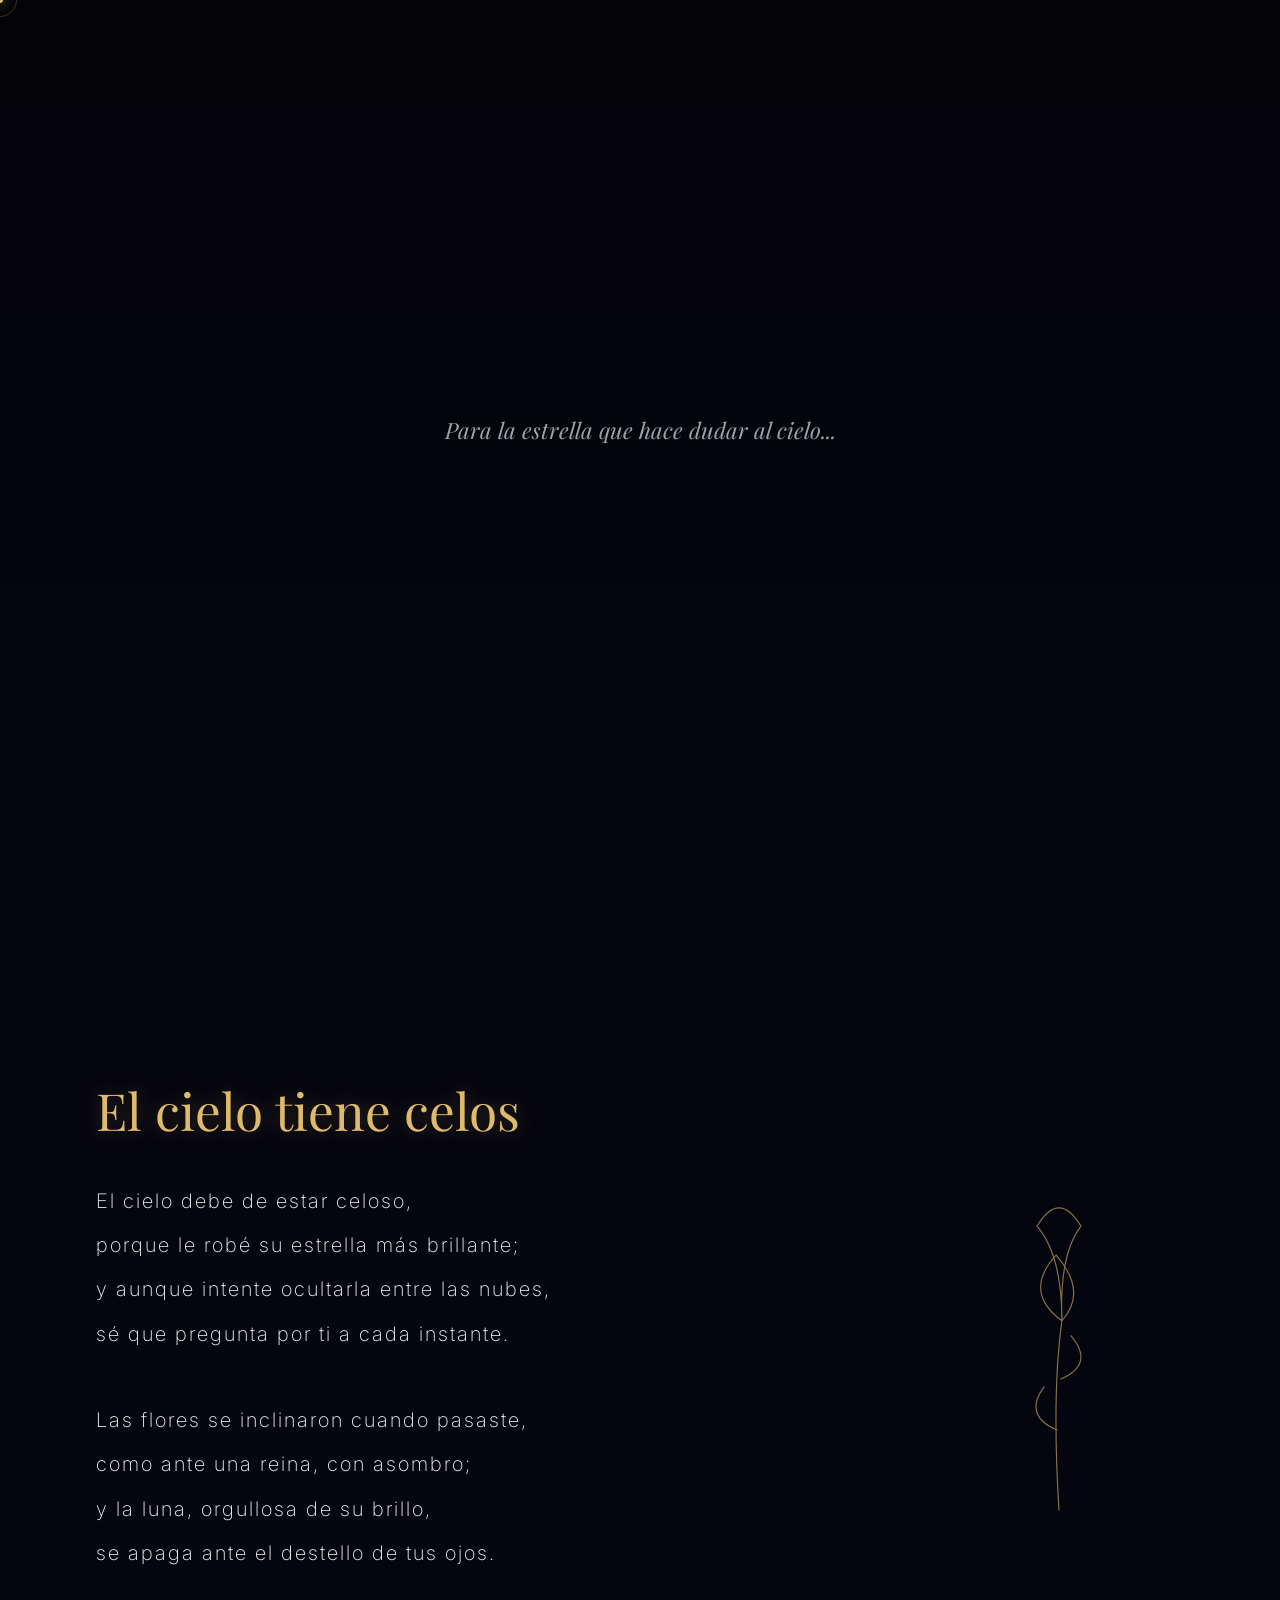
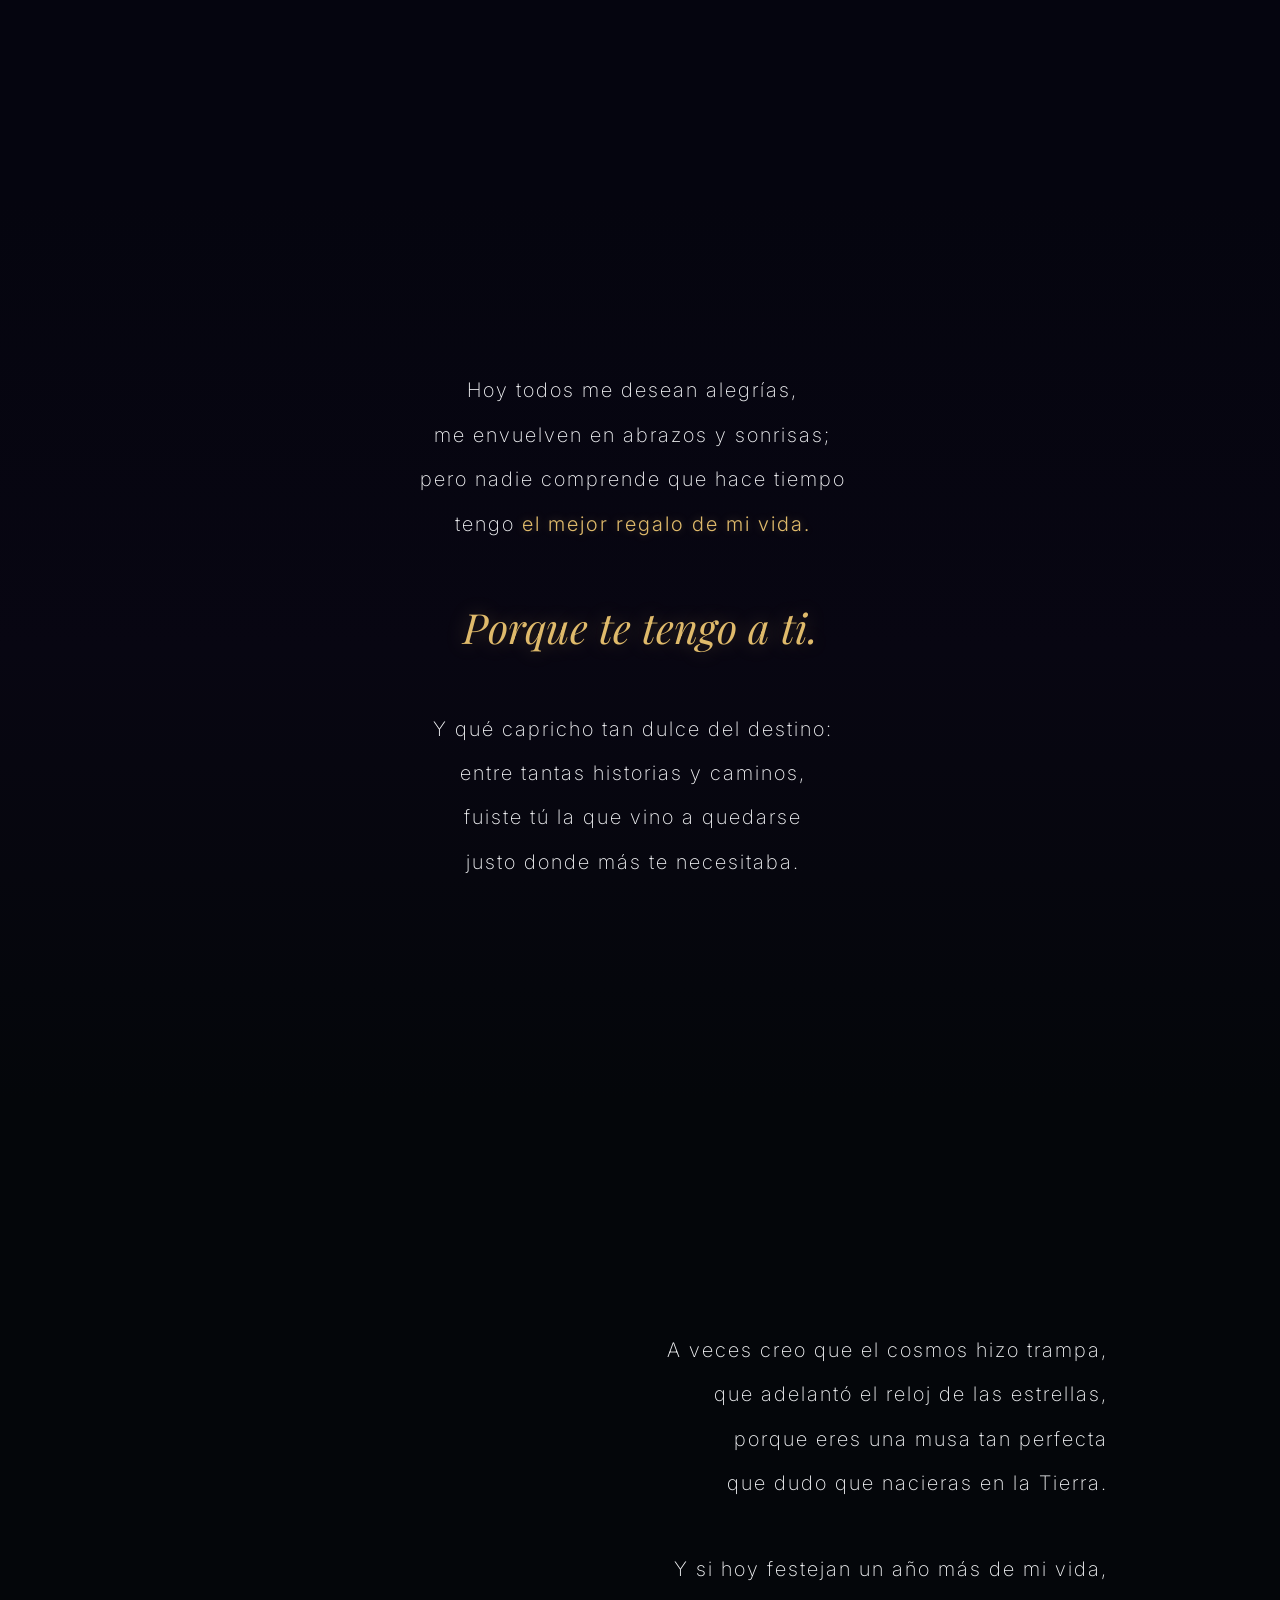
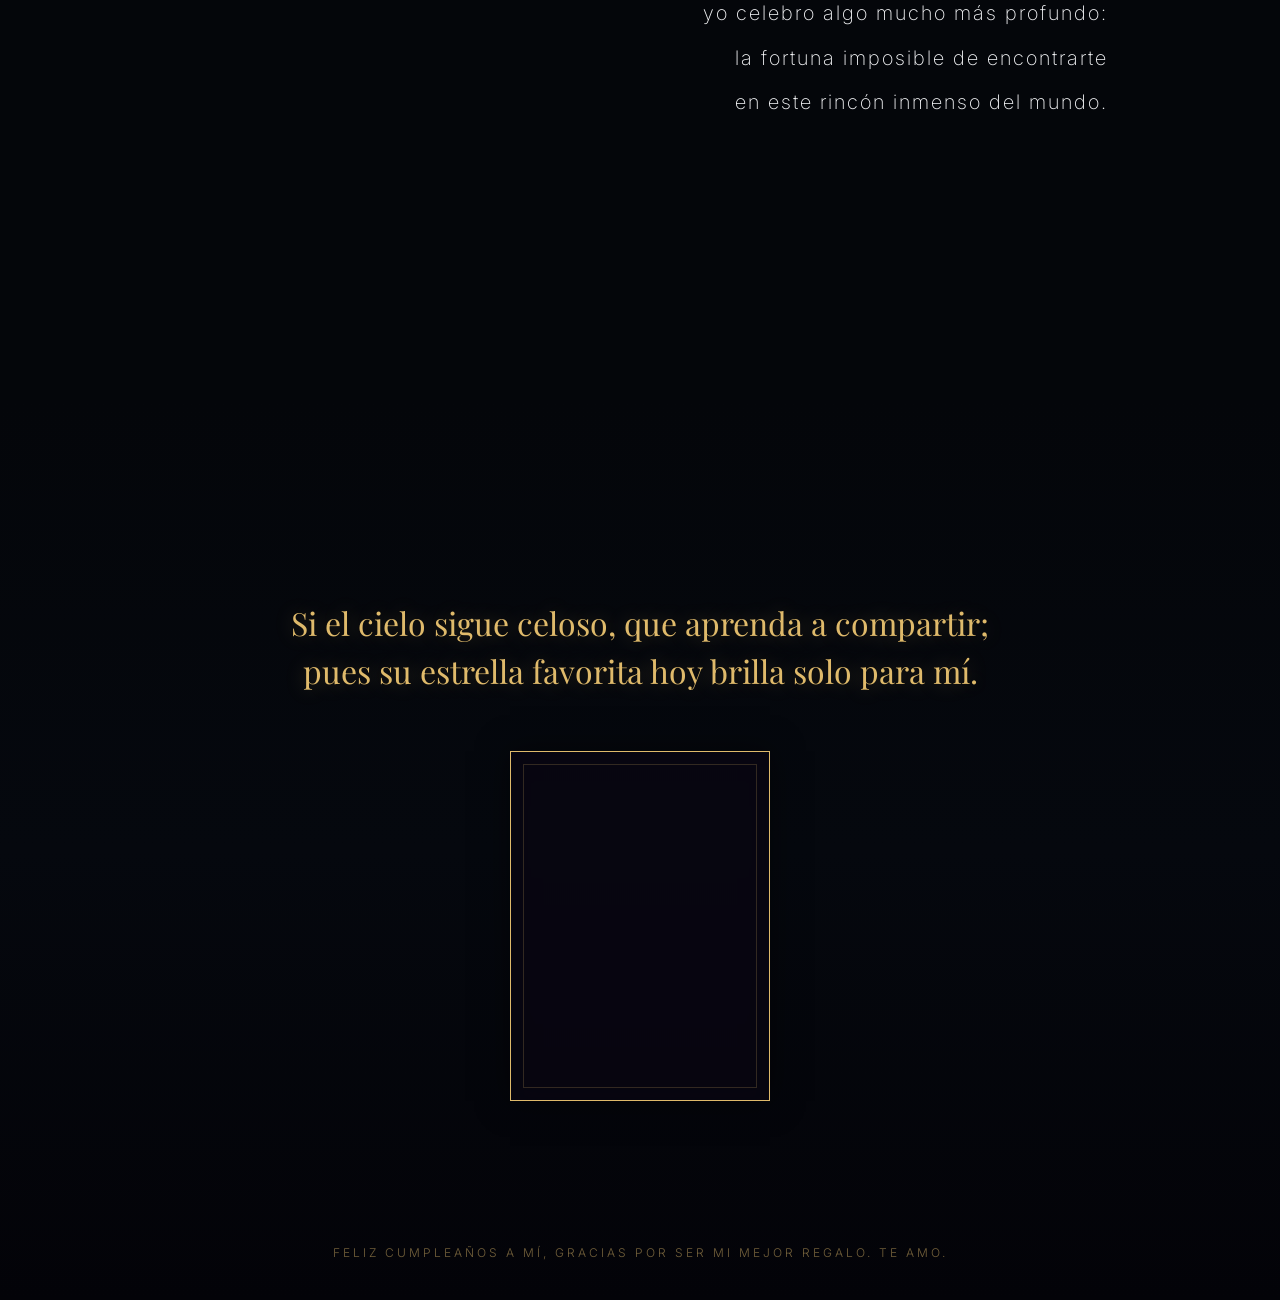
==== commit 7917a0b2: "Actualizar mi_cielo.html" ====
--- a/mi_cielo.html
+++ b/mi_cielo.html
@@ -430,7 +430,7 @@
 
         /* RESPONSIVE DESIGN INTEGRAL */
         @media (max-width: 1024px) {
-            section { padding: 3rem 2rem; }
+            section { padding: 3rem 2rem; height: auto; min-height: 100vh; overflow: visible; }
             body { cursor: default; }
             .cursor-dot, .cursor-aura { display: none; }
             .layout-asymmetric { flex-direction: column; justify-content: center; gap: 2rem; }
@@ -444,536 +444,6 @@
             .audio-status { left: 2rem; bottom: 1.5rem; }
             .music-whisper-box { left: 2rem; bottom: 4.5rem; max-width: calc(100% - 4rem); background: rgba(14, 11, 26, 0.7); }
             footer { bottom: 1.5rem; font-size: 0.65rem; text-align: center; width: 100%; left: 0; padding: 0 1rem; }
-        }
-    </style>
-</head>
-<body>
-
-    <canvas id="canvas-cosmos"></canvas>
-    <div class="ambient-glow"></div>
-    <div class="cursor-dot" id="dot"></div>
-    <div class="cursor-aura" id="aura"></div>
-
-    <audio id="ambient-audio" loop>
-        <!-- Nombre exacto del archivo local de audio asignado -->
-        <source src="JENNIE - You & Me (Jazz ver.) LIVE CLIP.mp3" type="audio/mpeg">
-    </audio>
-
-    <!-- 🎵 Notas Flotantes Sincronizadas (Letra de la Canción) -->
-    <div class="music-whisper-box" id="whisper-ui">
-        <div class="whisper-sparkle"></div>
-        <div class="whisper-text" id="whisper-current"></div>
-    </div>
-
-    <div class="audio-status" id="audio-ui">
-        <div class="pulse-node"></div>
-        <div class="audio-label">Atmósfera musical encendida</div>
-    </div>
-
-    <!-- 🎬 ACTO I -->
-    <section id="act1" class="act-section">
-        <div class="editorial-title" style="opacity: 1; transform: none; filter: none;">
-            <button class="btn-cinematic" id="btn-initiate">
-                Para la estrella que hace dudar al cielo...
-            </button>
-        </div>
-    </section>
-
-    <!-- 🌌 ACTO II -->
-    <section id="act2" class="act-section">
-        <div class="layout-asymmetric">
-            <div class="text-container-safe">
-                <h2 class="editorial-title">El cielo tiene celos</h2>
-                
-                <div class="stanza">
-                    <div class="line-reveal">El cielo debe de estar celoso,</div>
-                    <div class="line-reveal">porque le robé su estrella más brillante;</div>
-                    <div class="line-reveal">y aunque intente ocultarla entre las nubes,</div>
-                    <div class="line-reveal">sé que pregunta por ti a cada instante.</div>
-                </div>
-
-                <div class="stanza">
-                    <div class="line-reveal">Las flores se inclinaron cuando pasaste,</div>
-                    <div class="line-reveal">como ante una reina, con asombro;</div>
-                    <div class="line-reveal">y la luna, orgullosa de su brillo,</div>
-                    <div class="line-reveal">se apaga ante el destello de tus ojos.</div>
-                </div>
-            </div>
-
-            <div class="svg-wrapper">
-<!DOCTYPE html>
-<html lang="es">
-<head>
-    <meta charset="UTF-8">
-    <meta name="viewport" content="width=device-width, initial-scale=1.0">
-    <title>El cielo tiene celos</title>
-    <link rel="preconnect" href="https://fonts.googleapis.com">
-    <link rel="preconnect" href="https://fonts.gstatic.com" crossorigin>
-    <link href="https://fonts.googleapis.com/css2?family=Inter:wght@100;200;300;400&family=Playfair+Display:ital,wght@0,400;0,500;1,400&display=swap" rel="stylesheet">
-    
-    <style>
-        /* --- VARIABLES DE DISEÑO --- */
-        :root {
-            --bg-space: #030308;
-            --bg-nebula: #080612;
-            --bg-horizon: #05080e;
-            --text-light: #f3f4f6;
-            --text-muted: #a1a1aa;
-            --gold-antique: #dfba6b;
-            --gold-glow: rgba(223, 186, 107, 0.3);
-        }
-
-        * {
-            margin: 0;
-            padding: 0;
-            box-sizing: border-box;
-            user-select: none;
-        }
-
-        html {
-            scroll-snap-type: y mandatory;
-            scroll-behavior: smooth;
-            background-color: var(--bg-space);
-            overflow-x: hidden;
-        }
-
-        body {
-            font-family: 'Inter', sans-serif;
-            color: var(--text-light);
-            overflow-x: hidden;
-            cursor: none;
-        }
-
-        /* --- LIENZO CÓSMICO DE FONDO --- */
-        #canvas-cosmos {
-            position: fixed;
-            top: 0;
-            left: 0;
-            width: 100vw;
-            height: 100vh;
-            z-index: 1;
-            pointer-events: none;
-        }
-
-        .ambient-glow {
-            position: fixed;
-            top: 0;
-            left: 0;
-            width: 100vw;
-            height: 100vh;
-            background: radial-gradient(circle at 80% 20%, rgba(223, 186, 107, 0.04), transparent 50%),
-                        radial-gradient(circle at 15% 75%, rgba(100, 80, 255, 0.04), transparent 60%);
-            z-index: 2;
-            pointer-events: none;
-        }
-
-        /* --- ARQUITECTURA DE PANTALLA COMPLETA --- */
-        section {
-            height: 100vh;
-            width: 100vw;
-            display: flex;
-            position: relative;
-            z-index: 3;
-            scroll-snap-align: start;
-            scroll-snap-stop: always;
-            padding: 6rem;
-            overflow: hidden;
-        }
-
-        #act1 { background: linear-gradient(to bottom, var(--bg-space), #05050f); justify-content: center; align-items: center; }
-        #act2 { background: #05050f; justify-content: center; align-items: center; }
-        #act3 { background: linear-gradient(to bottom, #05050f, var(--bg-nebula), #04060a); justify-content: center; align-items: center; }
-        #act4 { background: #04060a; justify-content: flex-end; align-items: center; }
-        #act5 { background: linear-gradient(to bottom, #04060a, var(--bg-horizon), var(--bg-space)); justify-content: center; align-items: center; }
-
-        /* --- CURSOR FLUÍDO --- */
-        .cursor-dot {
-            width: 6px;
-            height: 6px;
-            background: var(--gold-antique);
-            border-radius: 50%;
-            position: fixed;
-            transform: translate(-50%, -50%);
-            pointer-events: none;
-            z-index: 9999;
-            box-shadow: 0 0 12px var(--gold-antique);
-        }
-
-        .cursor-aura {
-            width: 34px;
-            height: 34px;
-            border: 1px solid rgba(223, 186, 107, 0.25);
-            border-radius: 50%;
-            position: fixed;
-            transform: translate(-50%, -50%);
-            pointer-events: none;
-            z-index: 9998;
-            transition: transform 0.4s cubic-bezier(0.16, 1, 0.3, 1);
-        }
-
-        /* --- SOLUCIÓN AL BUG DE SUPERPOSICIÓN Y TEXTO OCULTO --- */
-        h1, h2, .climax-phrase {
-            font-family: 'Playfair Display', serif;
-            color: var(--gold-antique);
-            font-weight: 400;
-            text-shadow: 0 0 20px var(--gold-glow);
-        }
-
-        .editorial-title {
-            font-size: 3.2rem;
-            line-height: 1.2;
-            margin-bottom: 2.5rem;
-            opacity: 0;
-            filter: blur(10px);
-            transform: translateY(20px);
-            transition: all 1.6s cubic-bezier(0.16, 1, 0.3, 1);
-        }
-
-        .act-active .editorial-title {
-            opacity: 1;
-            filter: blur(0);
-            transform: translateY(0);
-        }
-
-        .stanza {
-            margin-bottom: 3rem;
-            position: relative;
-            z-index: 5;
-        }
-
-        /* Nuevo sistema de revelado seguro sin overflow:hidden */
-        .line-reveal {
-            font-size: 1.25rem;
-            line-height: 1.9;
-            font-weight: 200;
-            letter-spacing: 2px;
-            opacity: 0;
-            filter: blur(5px);
-            transform: translateY(15px);
-            transition: all 1.5s cubic-bezier(0.16, 1, 0.3, 1);
-            margin-bottom: 0.4rem;
-            padding-right: 15px; /* Evita cortes en fuentes cursivas/itálicas */
-        }
-
-        .act-active .line-reveal:nth-child(1) { transition-delay: 0.2s; opacity: 1; filter: blur(0); transform: translateY(0); }
-        .act-active .line-reveal:nth-child(2) { transition-delay: 0.4s; opacity: 1; filter: blur(0); transform: translateY(0); }
-        .act-active .line-reveal:nth-child(3) { transition-delay: 0.6s; opacity: 1; filter: blur(0); transform: translateY(0); }
-        .act-active .line-reveal:nth-child(4) { transition-delay: 0.8s; opacity: 1; filter: blur(0); transform: translateY(0); }
-
-        .act-active .stanza:nth-child(2) .line-reveal:nth-child(1) { transition-delay: 1.0s; opacity: 1; filter: blur(0); transform: translateY(0); }
-        .act-active .stanza:nth-child(2) .line-reveal:nth-child(2) { transition-delay: 1.2s; opacity: 1; filter: blur(0); transform: translateY(0); }
-        .act-active .stanza:nth-child(2) .line-reveal:nth-child(3) { transition-delay: 1.4s; opacity: 1; filter: blur(0); transform: translateY(0); }
-        .act-active .stanza:nth-child(2) .line-reveal:nth-child(4) { transition-delay: 1.6s; opacity: 1; filter: blur(0); transform: translateY(0); }
-
-        .gold-highlight {
-            color: var(--gold-antique);
-            font-weight: 300;
-            text-shadow: 0 0 10px var(--gold-glow);
-        }
-
-        /* --- MAQUETACIÓN EQUILIBRADA (ACTO II) --- */
-        .layout-asymmetric {
-            display: flex;
-            align-items: center;
-            justify-content: space-between;
-            width: 100%;
-            max-width: 1200px;
-            gap: 4rem;
-        }
-
-        .text-container-safe {
-            flex: 1;
-            max-width: 650px;
-        }
-
-        .svg-wrapper {
-            width: 250px;
-            height: 350px;
-            display: flex;
-            align-items: center;
-            justify-content: center;
-            opacity: 0;
-            transform: scale(0.95);
-            transition: all 2.5s cubic-bezier(0.16, 1, 0.3, 1) 0.4s;
-        }
-
-        .act-active .svg-wrapper {
-            opacity: 0.6;
-            transform: scale(1);
-        }
-
-        .flower-path {
-            stroke: var(--gold-antique);
-            stroke-width: 0.8;
-            fill: none;
-            stroke-dasharray: 1200;
-            stroke-dashoffset: 1200;
-            transition: stroke-dashoffset 4s cubic-bezier(0.16, 1, 0.3, 1) 0.5s;
-        }
-
-        .act-active .flower-path { stroke-dashoffset: 0; }
-
-        /* ACTO III */
-        .layout-center { text-align: center; max-width: 850px; }
-        .climax-phrase {
-            font-size: 2.6rem;
-            font-style: italic;
-            margin: 3.5rem 0;
-            opacity: 0;
-            filter: blur(8px);
-            transform: scale(0.98);
-            transition: all 2s cubic-bezier(0.16, 1, 0.3, 1) 0.6s;
-        }
-        .act-active .climax-phrase { opacity: 1; filter: blur(0); transform: scale(1); }
-
-        /* ACTO IV */
-        .layout-right { max-width: 750px; text-align: right; margin-right: 5%; }
-        .kinetic-word {
-            display: inline-block;
-            transition: transform 0.4s cubic-bezier(0.16, 1, 0.3, 1), color 0.3s ease;
-        }
-        .kinetic-word:hover {
-            transform: translateY(-4px) scale(1.06);
-            color: var(--gold-antique);
-            text-shadow: 0 0 10px var(--gold-glow);
-        }
-
-        /* --- ARTEFACTO INTERACTIVO DE CIERRE (3D FLIP CARD) --- */
-        .interactive-portal {
-            perspective: 1200px;
-            width: 260px;
-            height: 350px;
-            margin: 3.5rem auto 0 auto;
-            cursor: none;
-        }
-
-        .card-structure {
-            width: 100%;
-            height: 100%;
-            position: relative;
-            transform-style: preserve-3d;
-            transition: transform 1.2s cubic-bezier(0.34, 1.56, 0.64, 1);
-            box-shadow: 0 0 30px rgba(0,0,0,0.5);
-        }
-
-        .interactive-portal.flipped .card-structure {
-            transform: rotateY(180deg);
-        }
-
-        .card-front, .card-back {
-            position: absolute;
-            width: 100%;
-            height: 100%;
-            backface-visibility: hidden;
-            border: 1px solid var(--gold-antique);
-            padding: 12px;
-            background: rgba(8, 6, 18, 0.75);
-            backdrop-filter: blur(12px);
-        }
-
-        .card-front {
-            display: flex;
-            align-items: center;
-            justify-content: center;
-        }
-
-        .photo-canvas {
-            width: 100%;
-            height: 100%;
-            background: linear-gradient(135deg, #0f111a, #07080d);
-            background-size: cover;
-            background-position: center;
-            border: 1px solid rgba(223, 186, 107, 0.2);
-            transition: filter 0.5s ease;
-        }
-
-        .interactive-portal:hover .photo-canvas {
-            filter: contrast(110%) brightness(105%);
-        }
-
-        .card-back {
-            transform: rotateY(180deg);
-            display: flex;
-            flex-direction: column;
-            justify-content: center;
-            align-items: center;
-            text-align: center;
-            background: radial-gradient(circle at center, #0e0d22, #04030a);
-            border: 1px solid var(--gold-antique);
-            box-shadow: inset 0 0 20px rgba(223, 186, 107, 0.15);
-            padding: 2rem;
-        }
-
-        .secret-message {
-            font-family: 'Playfair Display', serif;
-            font-size: 1.15rem;
-            line-height: 1.8;
-            color: var(--text-light);
-            font-style: italic;
-            opacity: 0;
-            transform: translateY(10px);
-            transition: opacity 1s ease 0.4s, transform 1s ease 0.4s;
-        }
-
-        .interactive-portal.flipped .secret-message {
-            opacity: 1;
-            transform: translateY(0);
-        }
-
-        .inner-frame-deco {
-            position: absolute;
-            top: 6px; left: 6px; right: 6px; bottom: 6px;
-            border: 1px solid rgba(223, 186, 107, 0.15);
-            pointer-events: none;
-        }
-
-        /* --- BOTÓN CINEMÁTICO --- */
-        .btn-cinematic {
-            background: transparent;
-            border: none;
-            color: var(--text-muted);
-            font-family: 'Playfair Display', serif;
-            font-style: italic;
-            font-size: 1.4rem;
-            cursor: none;
-            padding: 2rem;
-            position: relative;
-            transition: color 0.5s ease;
-        }
-        .btn-cinematic::after {
-            content: ''; position: absolute; bottom: 1.5rem; left: 50%; width: 0; height: 1px;
-            background: var(--gold-antique); transition: width 0.5s ease, left 0.5s ease;
-            box-shadow: 0 0 8px var(--gold-antique);
-        }
-        .btn-cinematic:hover { color: var(--gold-antique); }
-        .btn-cinematic:hover::after { width: 60%; left: 20%; }
-
-        footer {
-            position: absolute;
-            bottom: 2.5rem;
-            font-size: 0.75rem;
-            letter-spacing: 3px;
-            text-transform: uppercase;
-            color: var(--gold-antique);
-            opacity: 0.5;
-            font-weight: 300;
-        }
-
-        /* NOTIFICACIÓN AUDIO */
-        .audio-status {
-            position: fixed;
-            bottom: 2.5rem;
-            left: 4rem;
-            z-index: 100;
-            display: flex;
-            align-items: center;
-            gap: 12px;
-            opacity: 0;
-            transform: translateX(-20px);
-            transition: all 1s ease;
-        }
-        .audio-status.reveal-status { opacity: 1; transform: translateX(0); }
-        .pulse-node {
-            width: 6px;
-            height: 6px;
-            background: var(--gold-antique);
-            border-radius: 50%;
-            animation: pulse-ring 2s infinite ease-in-out;
-        }
-        @keyframes pulse-ring {
-            0% { transform: scale(0.9); box-shadow: 0 0 0 0 rgba(223, 186, 107, 0.6); }
-            70% { transform: scale(1.1); box-shadow: 0 0 0 8px rgba(223, 186, 107, 0); }
-            100% { transform: scale(0.9); box-shadow: 0 0 0 0 rgba(223, 186, 107, 0); }
-        }
-        .audio-label { font-size: 0.65rem; letter-spacing: 2px; text-transform: uppercase; color: var(--text-muted); }
-
-        /* --- ESTILO DE NOTAS FLOTANTES DE BLACKPINK --- */
-        .music-whisper-box {
-            position: fixed;
-            bottom: 6rem;
-            left: 4rem;
-            z-index: 100;
-            max-width: 320px;
-            background: rgba(14, 11, 26, 0.4);
-            backdrop-filter: blur(8px);
-            -webkit-backdrop-filter: blur(8px);
-            border-left: 2px solid var(--gold-antique);
-            padding: 0.8rem 1.2rem;
-            opacity: 0;
-            transform: translateY(10px);
-            transition: opacity 0.8s cubic-bezier(0.16, 1, 0.3, 1), transform 0.8s cubic-bezier(0.16, 1, 0.3, 1);
-            pointer-events: none;
-        }
-
-        .music-whisper-box.whisper-active {
-            opacity: 1;
-            transform: translateY(0);
-        }
-
-        .whisper-text {
-            font-family: 'Playfair Display', serif;
-            font-style: italic;
-            font-size: 0.95rem;
-            line-height: 1.5;
-            color: var(--text-light);
-            letter-spacing: 0.5px;
-            text-shadow: 0 0 8px rgba(243, 244, 246, 0.2);
-        }
-
-        .whisper-sparkle {
-            position: absolute;
-            top: -2px; left: -2px;
-            width: 4px; height: 4px;
-            background: var(--gold-antique);
-            box-shadow: 0 0 8px var(--gold-antique);
-            border-radius: 50%;
-        }
-
-        /* --- RESPONSIVE DESIGN INTEGRAL MEJORADO --- */
-        @media (max-width: 1024px) {
-            section { 
-                height: 100dvh; /* Uso de dvh para evitar saltos y recortes por barras del navegador móvil */
-                padding: 4rem 1.5rem; 
-                overflow-y: auto; /* Salvaguarda para pantallas excesivamente pequeñas */
-            }
-            body { cursor: default; }
-            .cursor-dot, .cursor-aura { display: none; }
-            .interactive-portal, .btn-cinematic { cursor: pointer; } /* Activa feedback táctil correcto */
-            
-            .layout-asymmetric { flex-direction: column; justify-content: center; gap: 1.5rem; }
-            .text-container-safe { max-width: 100%; text-align: center; }
-            .svg-wrapper { height: 160px; width: 100%; }
-            
-            .editorial-title { font-size: 2.2rem; text-align: center; margin-bottom: 1.5rem; }
-            .line-reveal { font-size: 1.1rem; text-align: center; padding-right: 0; line-height: 1.7; }
-            .stanza { margin-bottom: 2rem; }
-            .climax-phrase { font-size: 1.8rem; margin: 2rem 0; }
-            .layout-right { text-align: center; margin-right: 0; }
-            
-            /* Reubicación inteligente de HUD móvil para prevenir colisiones con el footer */
-            .audio-status { left: 1.5rem; top: 1.5rem; bottom: auto; }
-            .music-whisper-box { 
-                left: 1.5rem; 
-                top: 3.5rem; 
-                bottom: auto; 
-                max-width: calc(100% - 3rem); 
-                background: rgba(14, 11, 26, 0.85); 
-            }
-            
-            .interactive-portal { width: 220px; height: 300px; margin: 2rem auto 0 auto; }
-            footer { bottom: 1.5rem; font-size: 0.65rem; text-align: center; width: 100%; left: 0; padding: 0 1rem; }
-        }
-
-        /* Optimización de alta precisión para Smartphones compactos */
-        @media (max-width: 480px) {
-            section { padding: 5rem 1rem 3rem 1rem; }
-            .editorial-title { font-size: 1.8rem; }
-            #act5 .editorial-title { font-size: 1.3rem !important; line-height: 1.4; }
-            .line-reveal { font-size: 0.95rem; letter-spacing: 1px; }
-            .climax-phrase { font-size: 1.5rem; margin: 1.5rem 0; }
-            .interactive-portal { width: 200px; height: 270px; margin: 1.5rem auto 0 auto; }
-            .secret-message { font-size: 0.95rem; line-height: 1.6; padding: 1rem; }
-            .btn-cinematic { font-size: 1.1rem; padding: 1rem; }
         }
     </style>
 </head>
@@ -1223,21 +693,34 @@
         const whisperUi = document.getElementById('whisper-ui');
         const whisperCurrent = document.getElementById('whisper-current');
 
+        // Mapa automático de tiempos optimizado con tu mapeo de marcas de tiempo personalizado
         const jennieJazzLyrics = [
             { start: 9, end: 17, text: "You know I gotcha. You know that I got you like that. Ain’t nobody gonna have your back like the way I do. You love it just say you do." },
             { start: 17, end: 27, text: "You know you got me. Everything you do, everything you did, everything I wish I was with, makes me feel alright. I'm just saying so." },
             { start: 28, end: 38, text: "I really like it. Nothing in the world can make me feel the way you do the things you do." },
             { start: 38, end: 48, text: "I really like it. Nothing in the world can make me feel the way you do the things you do." },
+            
+            // Primer Bloque de Coro + Bis
             { start: 48, end: 56, text: "I love you and me dancing in the moonlight. Nobody can see, it’s just you and me tonight." },
             { start: 56, end: 66, text: "I love you and me dancing in the moonlight. Nobody can see, it’s just you and me tonight." },
+            
+            // Primer Bloque de Rap/Post-coro + Bis
             { start: 66, end: 71, text: "Look at you now look at me. How you ever ever gonna find someone like this?" },
             { start: 71, end: 77, text: "Look at you now look at me. How you ever ever gonna find someone like this?" },
+            
+            // Estrofas intermedias
             { start: 77, end: 86, text: "You’re the reason my heart skips drops. Just a little touch my world stops. Finally I know that you’re mine." },
             { start: 86, end: 95, text: "I don’t want to fall, don’t wanna play this game of love oh eh oh. There’s nowhere to hide." },
+            
+            // Repetición Pre-Coro
             { start: 96, end: 106, text: "I really like it. Nothing in the world can make me feel the way you do the things you do." },
             { start: 106, end: 116, text: "I really like it. Nothing in the world can make me feel the way you do the things you do." },
+            
+            // Segundo Bloque de Coro + Bis
             { start: 116, end: 122, text: "I love you and me dancing in the moonlight. Nobody can see, it’s just you and me tonight." },
             { start: 122, end: 133, text: "I love you and me dancing in the moonlight. Nobody can see, it’s just you and me tonight." },
+            
+            // Outro Final + Bis alternado
             { start: 133, end: 138, text: "Look at you now look at me. How you ever ever gonna find someone like this?" },
             { start: 138, end: 148, text: "Look at you now look at me. How you ever ever gonna find someone like me." }
         ];
@@ -1248,6 +731,7 @@
             document.getElementById('act2').scrollIntoView({ behavior: 'smooth' });
         });
 
+        // Servomotor en tiempo real acoplado al reloj interno de tu pista MP3 local
         audioTrack.addEventListener('timeupdate', () => {
             const currentTime = audioTrack.currentTime;
             const activeLine = jennieJazzLyrics.find(line => currentTime >= line.start && currentTime <= line.end);
@@ -1322,131 +806,3 @@
     </script>
 </body>
 </html>
-
-                <svg viewBox="0 0 120 240" width="100%" height="100%">
-                    <path class="flower-path" d="M60,230 Q55,150 62,100 Q35,80 58,55 Q80,80 62,100 Q62,55 45,35 Q60,10 75,35 Q60,55 62,100" />
-                    <path class="flower-path" d="M59,175 Q35,165 50,145" />
-                    <path class="flower-path" d="M61,140 Q85,130 68,110" />
-                </svg>
-            </div>
-        </div>
-    </section>
-
-    <!-- 🎂 ACTO III -->
-    <section id="act3" class="act-section">
-        <div class="layout-center">
-            <div class="stanza">
-                <div class="line-reveal">Hoy todos me desean alegrías,</div>
-                <div class="line-reveal">me envuelven en abrazos y sonrisas;</div>
-                <div class="line-reveal">pero nadie comprende que hace tiempo</div>
-                <div class="line-reveal">tengo <span class="gold-highlight">el mejor regalo de mi vida.</span></div>
-            </div>
-
-            <div class="climax-phrase">Porque te tengo a ti.</div>
-
-            <div class="stanza">
-                <div class="line-reveal">Y qué capricho tan dulce del destino:</div>
-                <div class="line-reveal">entre tantas historias y caminos,</div>
-                <div class="line-reveal">fuiste tú la que vino a quedarse</div>
-                <div class="line-reveal">justo donde más te necesitaba.</div>
-            </div>
-        </div>
-    </section>
-
-    <!-- 🪐 ACTO IV -->
-    <section id="act4" class="act-section">
-        <div class="layout-right">
-            <div class="stanza">
-                <div class="line-reveal"><span class="js-kinetic">A veces creo que el cosmos hizo trampa,</span></div>
-                <div class="line-reveal"><span class="js-kinetic">que adelantó el reloj de las estrellas,</span></div>
-                <div class="line-reveal"><span class="js-kinetic">porque eres una musa tan perfecta</span></div>
-                <div class="line-reveal"><span class="js-kinetic">que dudo que nacieras en la Tierra.</span></div>
-            </div>
-
-            <div class="stanza">
-                <div class="line-reveal"><span class="js-kinetic">Y si hoy festejan un año más de mi vida,</span></div>
-                <div class="line-reveal"><span class="js-kinetic">yo celebro algo mucho más profundo:</span></div>
-                <div class="line-reveal"><span class="js-kinetic">la fortuna imposible de encontrarte</span></div>
-                <div class="line-reveal"><span class="js-kinetic">en este rincón inmenso del mundo.</span></div>
-            </div>
-        </div>
-    </section>
-
-    <!-- 🌟 ACTO V -->
-    <section id="act5" class="act-section">
-        <div class="layout-center">
-            <h2 class="editorial-title" style="font-size: 2rem; line-height: 1.5; margin-bottom: 0;">
-                Si el cielo sigue celoso, que aprenda a compartir;<br>
-                pues su estrella favorita hoy brilla solo para mí.
-            </h2>
-            
-            <!-- Bloque Dorado Interactivo -->
-            <div class="interactive-portal" id="romantic-portal">
-                <div class="card-structure">
-                    
-                    <!-- Frente: Foto -->
-                    <div class="card-front">
-                        <div class="photo-canvas" style="background-image: url('tu-foto.jpg');"></div>
-                    </div>
-                    
-                    <!-- Reverso: Mensaje Oculto -->
-                    <div class="card-back">
-                        <div class="inner-frame-deco"></div>
-                        <div class="secret-message">
-                            "De todas las coordenadas del universo, mi rincón favorito siempre será donde coincida contigo. Eres mi principio, mi presente y mi mejor regalo."
-                        </div>
-                    </div>
-
-                </div>
-            </div>
-        </div>
-        
-        <footer>
-            Feliz cumpleaños a mí, gracias por ser mi mejor regalo. Te amo.
-        </footer>
-    </section>
-
-    <!-- --- CÓDIGO DE CONTROL INTERACTIVO --- -->
-    <script>
-        // 1. Motor del Cosmos con Lluvia de Estrellas Fugaces Dinámicas
-        const canvas = document.getElementById('canvas-cosmos');
-        const ctx = canvas.getContext('2d');
-        let stars = [];
-        let shootingStars = [];
-        const maxStars = 120;
-        const maxDistance = 110;
-
-        function buildCosmos() {
-            canvas.width = window.innerWidth;
-            canvas.height = window.innerHeight;
-            stars = [];
-            for (let i = 0; i < maxStars; i++) {
-                stars.push({
-                    x: Math.random() * canvas.width,
-                    baseY: Math.random() * canvas.height,
-                    size: Math.random() * 1.4 + 0.4,
-                    phase: Math.random() * Math.PI * 2,
-                    speed: 0.006 + Math.random() * 0.012,
-                    parallax: 0.04 + Math.random() * 0.22
-                });
-            }
-        }
-
-        function triggerRomanticShower() {
-            for (let i = 0; i < 25; i++) {
-                shootingStars.push({
-                    x: Math.random() * canvas.width,
-                    y: Math.random() * (canvas.height * 0.4),
-                    length: Math.random() * 80 + 40,
-                    speed: Math.random() * 12 + 6,
-                    alpha: 1,
-                    decay: Math.random() * 0.015 + 0.01
-                });
-            }
-        }
-
-        function renderCosmos() {
-            ctx.clearRect(0, 0, canvas.width, canvas.height);
-            const scrollY = window.scrollY;
-
-            stars.forEach(star => {
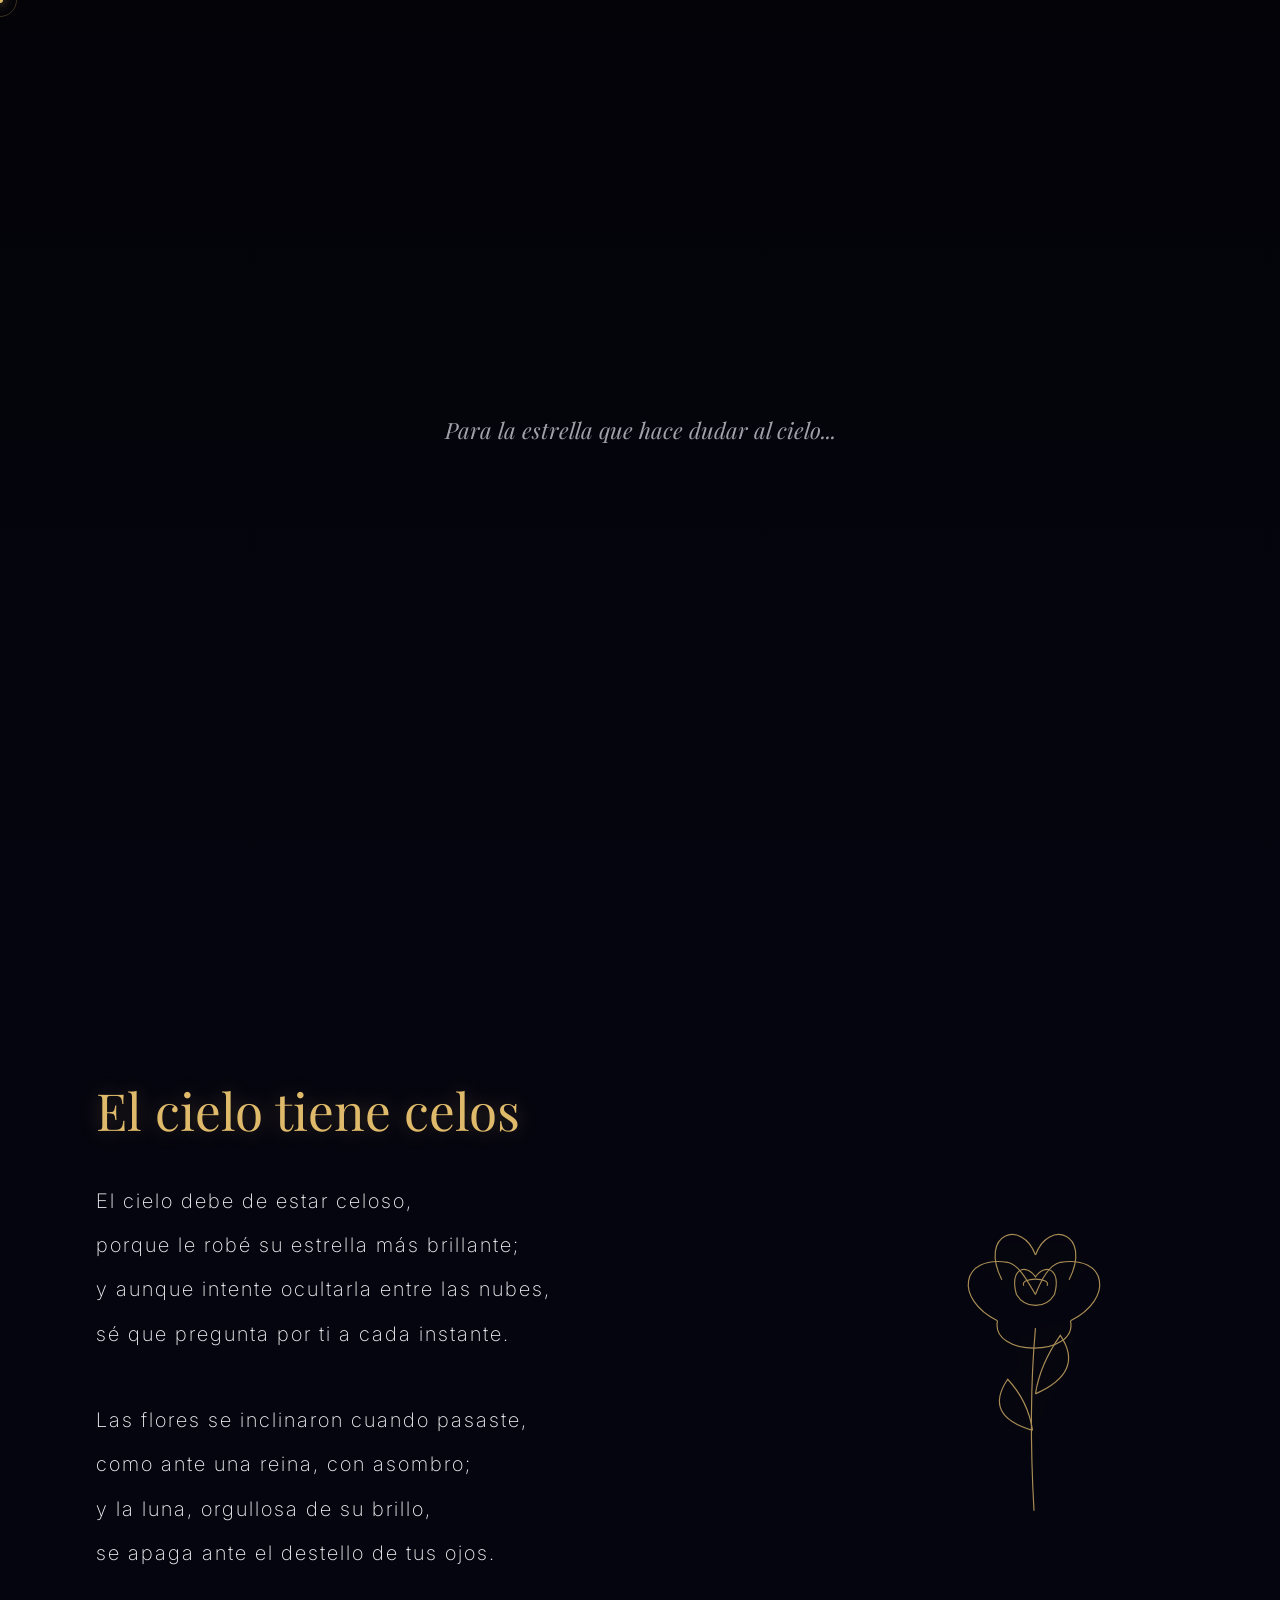
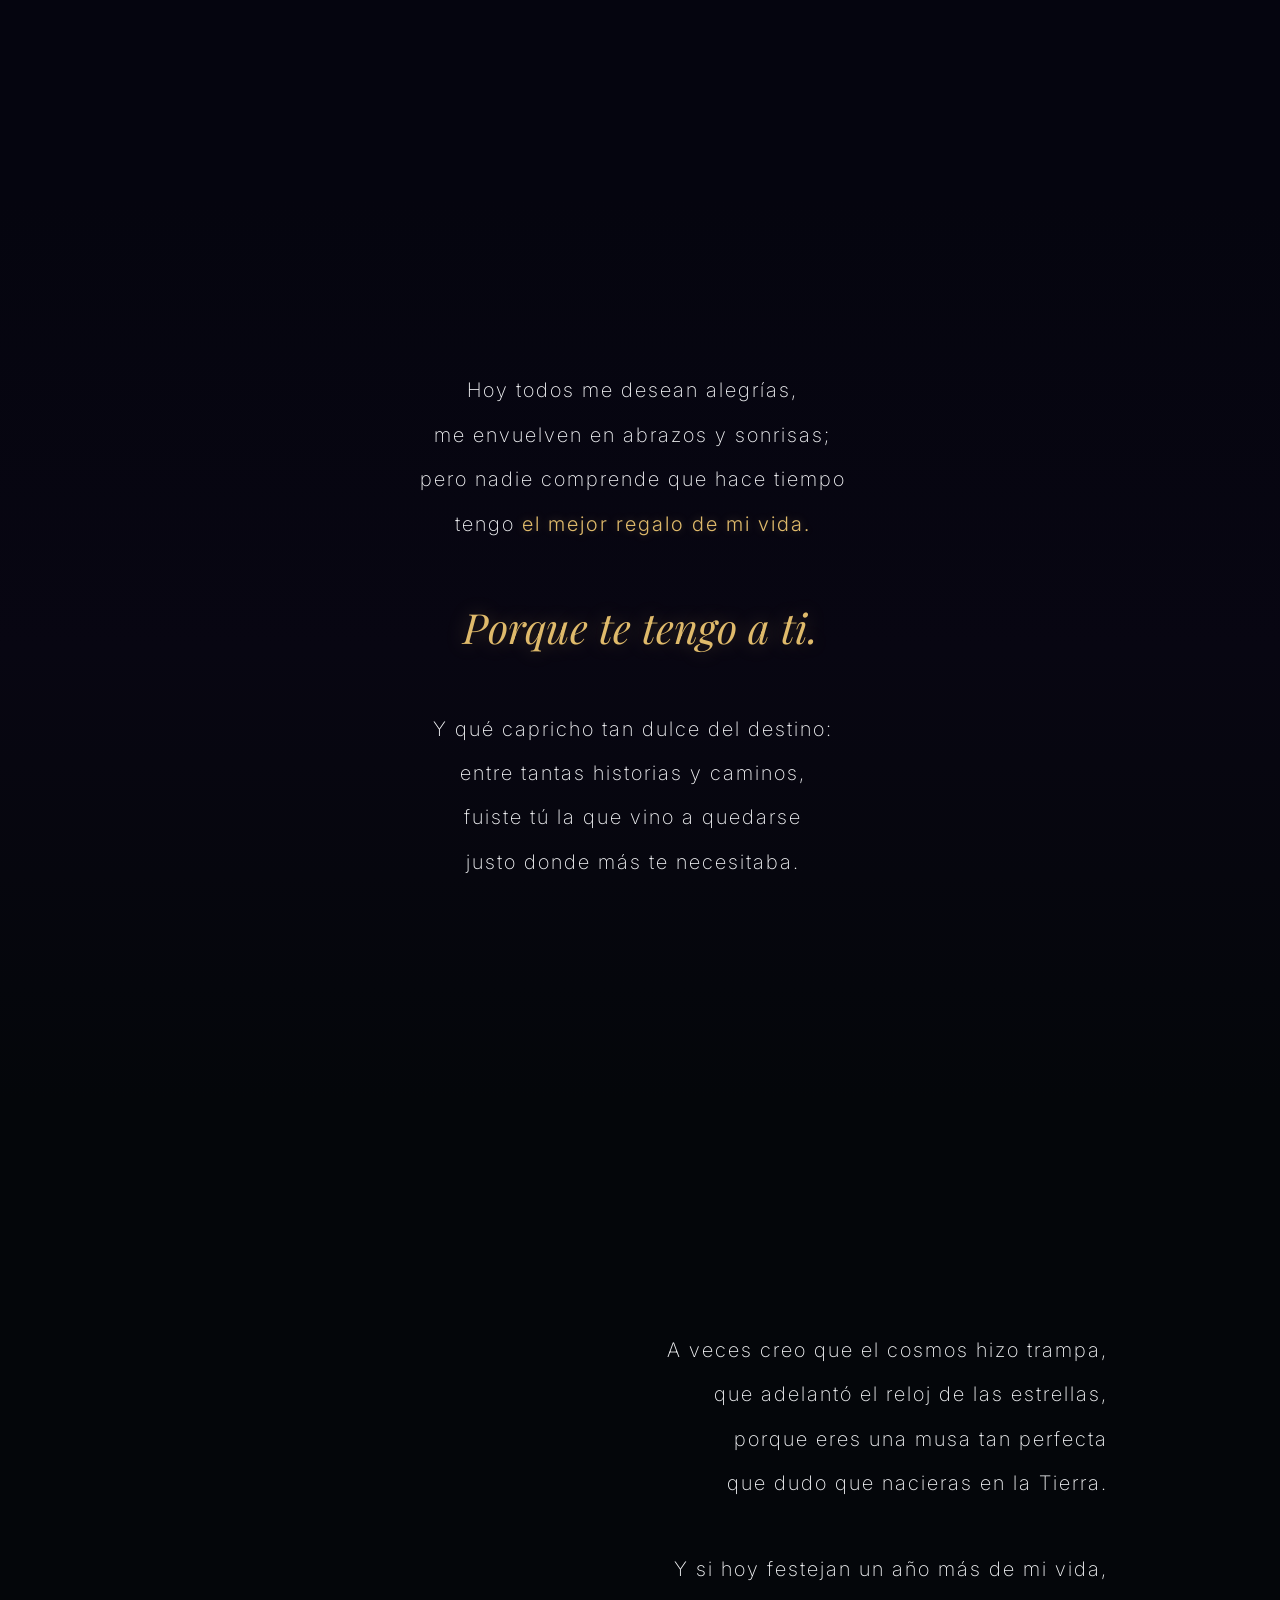
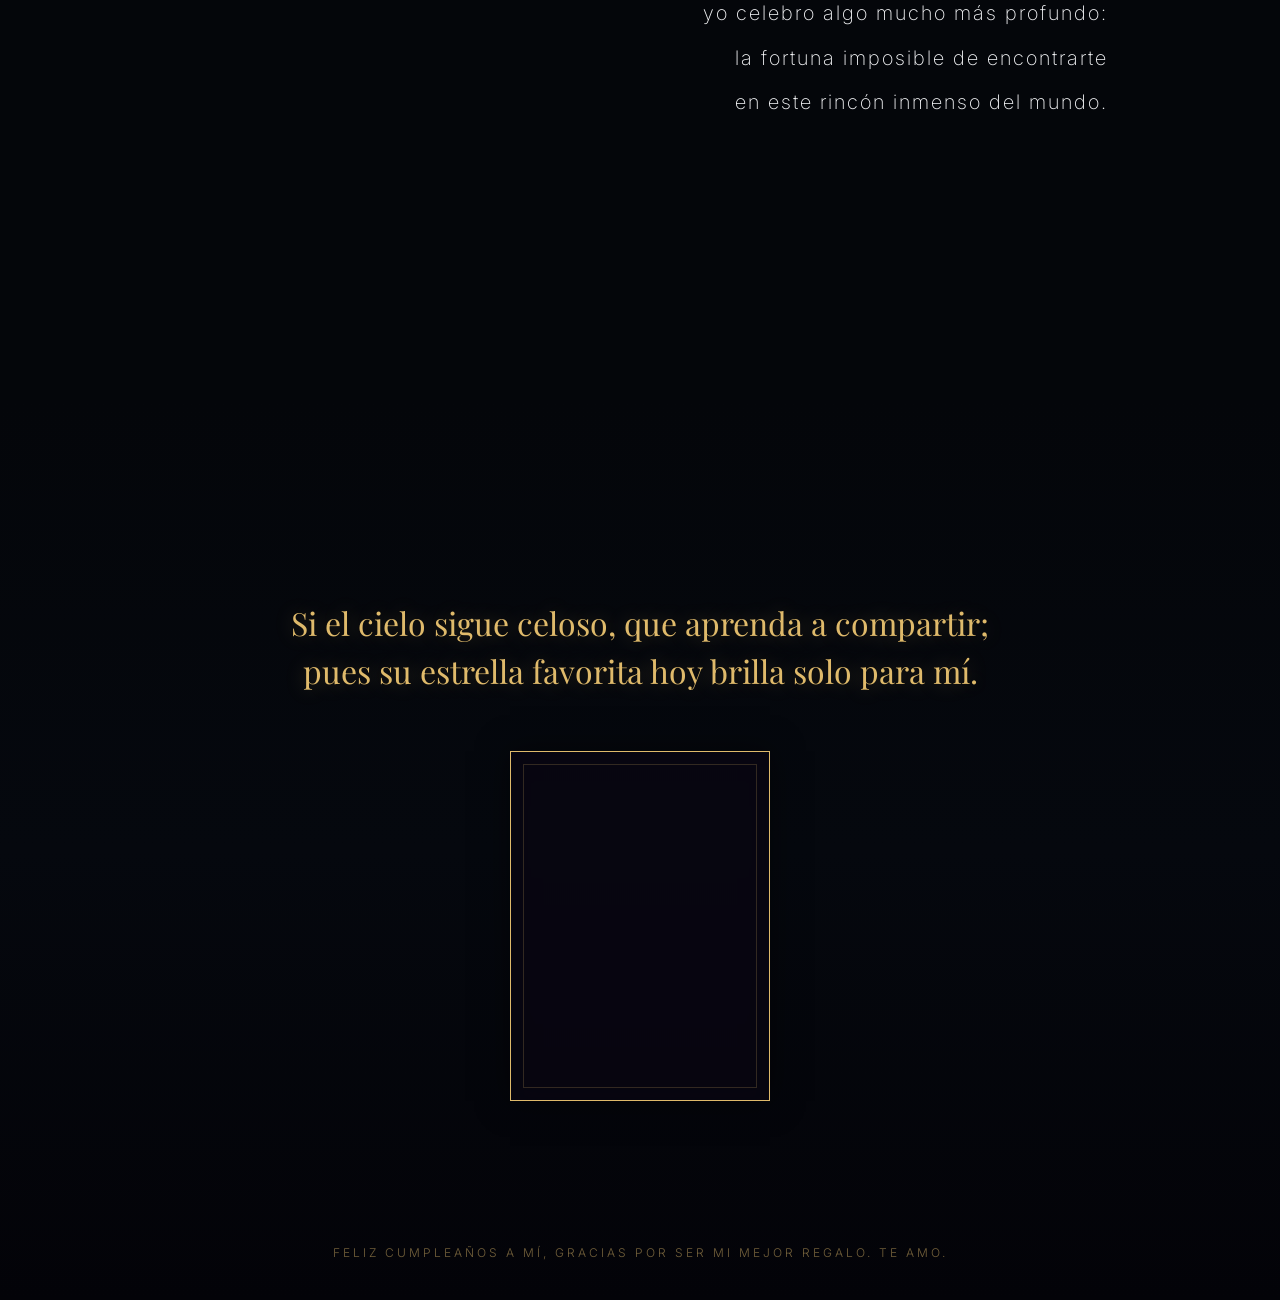
==== commit e3e59845: "Actualizar mi_cielo.html" ====
--- a/mi_cielo.html
+++ b/mi_cielo.html
@@ -6,7 +6,7 @@
     <title>El cielo tiene celos</title>
     <link rel="preconnect" href="https://fonts.googleapis.com">
     <link rel="preconnect" href="https://fonts.gstatic.com" crossorigin>
-    <link href="https://fonts.googleapis.com/css2?family=Inter:wght@100;200;300;400&family=Playfair+Display:ital,wght@0,400;0,500;1,400&display=swap" rel="stylesheet">
+    <link href="https://fonts.googleapis.com/css2?family=Inter:wght@100;200;300;400&family=Playfair+Display:ital,wght=0,400;0,500;1,400&display=swap" rel="stylesheet">
     
     <style>
         /* --- VARIABLES DE DISEÑO --- */
@@ -108,7 +108,7 @@
             transition: transform 0.4s cubic-bezier(0.16, 1, 0.3, 1);
         }
 
-        /* --- SOLUCIÓN AL BUG DE SUPERPOSICIÓN Y TEXTO OCULTO --- */
+        /* --- DISEÑO EDITORIAL Y TEXTOS --- */
         h1, h2, .climax-phrase {
             font-family: 'Playfair Display', serif;
             color: var(--gold-antique);
@@ -138,7 +138,6 @@
             z-index: 5;
         }
 
-        /* Nuevo sistema de revelado seguro sin overflow:hidden */
         .line-reveal {
             font-size: 1.25rem;
             line-height: 1.9;
@@ -149,7 +148,7 @@
             transform: translateY(15px);
             transition: all 1.5s cubic-bezier(0.16, 1, 0.3, 1);
             margin-bottom: 0.4rem;
-            padding-right: 15px; /* Evita cortes en fuentes cursivas/itálicas */
+            padding-right: 15px;
         }
 
         .act-active .line-reveal:nth-child(1) { transition-delay: 0.2s; opacity: 1; filter: blur(0); transform: translateY(0); }
@@ -168,14 +167,14 @@
             text-shadow: 0 0 10px var(--gold-glow);
         }
 
-        /* --- MAQUETACIÓN EQUILIBRADA (ACTO II) --- */
+        /* --- MAQUETACIÓN ASIMÉTRICA CON MEHRA EN FILTRO (ACTO II) --- */
         .layout-asymmetric {
             display: flex;
             align-items: center;
             justify-content: space-between;
             width: 100%;
             max-width: 1200px;
-            gap: 4rem;
+            gap: 5rem;
         }
 
         .text-container-safe {
@@ -184,18 +183,19 @@
         }
 
         .svg-wrapper {
-            width: 250px;
-            height: 350px;
+            width: 300px;
+            height: 380px;
             display: flex;
             align-items: center;
             justify-content: center;
             opacity: 0;
             transform: scale(0.95);
             transition: all 2.5s cubic-bezier(0.16, 1, 0.3, 1) 0.4s;
+            filter: drop-shadow(0 0 15px rgba(223, 186, 107, 0.15)); /* Sofisticado halo de luz */
         }
 
         .act-active .svg-wrapper {
-            opacity: 0.6;
+            opacity: 0.75;
             transform: scale(1);
         }
 
@@ -203,9 +203,9 @@
             stroke: var(--gold-antique);
             stroke-width: 0.8;
             fill: none;
-            stroke-dasharray: 1200;
-            stroke-dashoffset: 1200;
-            transition: stroke-dashoffset 4s cubic-bezier(0.16, 1, 0.3, 1) 0.5s;
+            stroke-dasharray: 2000;
+            stroke-dashoffset: 2000;
+            transition: stroke-dashoffset 4.5s cubic-bezier(0.16, 1, 0.3, 1) 0.5s;
         }
 
         .act-active .flower-path { stroke-dashoffset: 0; }
@@ -237,7 +237,7 @@
 
         /* --- ARTEFACTO INTERACTIVO DE CIERRE (3D FLIP CARD) --- */
         .interactive-portal {
-            perspective: 1200px; /* Habilita el entorno tridimensional */
+            perspective: 1200px;
             width: 260px;
             height: 350px;
             margin: 3.5rem auto 0 auto;
@@ -253,7 +253,6 @@
             box-shadow: 0 0 30px rgba(0,0,0,0.5);
         }
 
-        /* Al añadir esta clase con JS, el elemento rotará elegantemente */
         .interactive-portal.flipped .card-structure {
             transform: rotateY(180deg);
         }
@@ -262,7 +261,7 @@
             position: absolute;
             width: 100%;
             height: 100%;
-            backface-visibility: hidden; /* Oculta el reverso mientras gira */
+            backface-visibility: hidden;
             border: 1px solid var(--gold-antique);
             padding: 12px;
             background: rgba(8, 6, 18, 0.75);
@@ -278,7 +277,7 @@
         .photo-canvas {
             width: 100%;
             height: 100%;
-            background: linear-gradient(135deg, #0f111a, #07080d); /* Reemplazar con URL de imagen */
+            background: linear-gradient(135deg, #0f111a, #07080d);
             background-size: cover;
             background-position: center;
             border: 1px solid rgba(223, 186, 107, 0.2);
@@ -289,7 +288,6 @@
             filter: contrast(110%) brightness(105%);
         }
 
-        /* Reverso del artefacto: El Mensaje Secreto */
         .card-back {
             transform: rotateY(180deg);
             display: flex;
@@ -386,7 +384,7 @@
         }
         .audio-label { font-size: 0.65rem; letter-spacing: 2px; text-transform: uppercase; color: var(--text-muted); }
 
-        /* --- ESTILO DE NOTAS FLOTANTES DE BLACKPINK --- */
+        /* --- LETRAS DE MÚSICA SINCRO --- */
         .music-whisper-box {
             position: fixed;
             bottom: 6rem;
@@ -435,7 +433,7 @@
             .cursor-dot, .cursor-aura { display: none; }
             .layout-asymmetric { flex-direction: column; justify-content: center; gap: 2rem; }
             .text-container-safe { max-width: 100%; text-align: center; }
-            .svg-wrapper { height: 180px; width: 100%; }
+            .svg-wrapper { height: 260px; width: 100%; }
             .editorial-title { font-size: 2.2rem; text-align: center; }
             .line-reveal { font-size: 1.1rem; text-align: center; padding-right: 0; }
             .climax-phrase { font-size: 1.8rem; margin: 2.5rem 0; }
@@ -497,10 +495,17 @@
             </div>
 
             <div class="svg-wrapper">
-                <svg viewBox="0 0 120 240" width="100%" height="100%">
-                    <path class="flower-path" d="M60,230 Q55,150 62,100 Q35,80 58,55 Q80,80 62,100 Q62,55 45,35 Q60,10 75,35 Q60,55 62,100" />
-                    <path class="flower-path" d="M59,175 Q35,165 50,145" />
-                    <path class="flower-path" d="M61,140 Q85,130 68,110" />
+                <svg viewBox="0 0 160 260" width="100%" height="100%">
+                    <path class="flower-path" d="M80,240 Q76,170 81,115" />
+                    <path class="flower-path" d="M79,185 Q45,175 62,150 Q76,165 79,185" />
+                    <path class="flower-path" d="M81,160 Q115,145 98,120 Q84,140 81,160" />
+                    <path class="flower-path" d="M55,110 C50,135 110,135 105,110" />
+                    <path class="flower-path" d="M55,110 C25,95 30,65 62,70 C70,72 75,82 81,92" />
+                    <path class="flower-path" d="M105,110 C135,95 130,65 98,70 C90,72 85,82 81,92" />
+                    <path class="flower-path" d="M58,82 C42,50 72,40 81,65" />
+                    <path class="flower-path" d="M104,82 C120,50 90,40 81,65" />
+                    <path class="flower-path" d="M68,92 C63,75 74,70 81,80 C88,70 99,75 94,92 C88,102 74,102 68,92" />
+                    <path class="flower-path" d="M73,86 C70,80 92,80 89,86" />
                 </svg>
             </div>
         </div>
@@ -693,34 +698,21 @@
         const whisperUi = document.getElementById('whisper-ui');
         const whisperCurrent = document.getElementById('whisper-current');
 
-        // Mapa automático de tiempos optimizado con tu mapeo de marcas de tiempo personalizado
         const jennieJazzLyrics = [
             { start: 9, end: 17, text: "You know I gotcha. You know that I got you like that. Ain’t nobody gonna have your back like the way I do. You love it just say you do." },
             { start: 17, end: 27, text: "You know you got me. Everything you do, everything you did, everything I wish I was with, makes me feel alright. I'm just saying so." },
             { start: 28, end: 38, text: "I really like it. Nothing in the world can make me feel the way you do the things you do." },
             { start: 38, end: 48, text: "I really like it. Nothing in the world can make me feel the way you do the things you do." },
-            
-            // Primer Bloque de Coro + Bis
             { start: 48, end: 56, text: "I love you and me dancing in the moonlight. Nobody can see, it’s just you and me tonight." },
             { start: 56, end: 66, text: "I love you and me dancing in the moonlight. Nobody can see, it’s just you and me tonight." },
-            
-            // Primer Bloque de Rap/Post-coro + Bis
             { start: 66, end: 71, text: "Look at you now look at me. How you ever ever gonna find someone like this?" },
             { start: 71, end: 77, text: "Look at you now look at me. How you ever ever gonna find someone like this?" },
-            
-            // Estrofas intermedias
             { start: 77, end: 86, text: "You’re the reason my heart skips drops. Just a little touch my world stops. Finally I know that you’re mine." },
             { start: 86, end: 95, text: "I don’t want to fall, don’t wanna play this game of love oh eh oh. There’s nowhere to hide." },
-            
-            // Repetición Pre-Coro
             { start: 96, end: 106, text: "I really like it. Nothing in the world can make me feel the way you do the things you do." },
             { start: 106, end: 116, text: "I really like it. Nothing in the world can make me feel the way you do the things you do." },
-            
-            // Segundo Bloque de Coro + Bis
             { start: 116, end: 122, text: "I love you and me dancing in the moonlight. Nobody can see, it’s just you and me tonight." },
             { start: 122, end: 133, text: "I love you and me dancing in the moonlight. Nobody can see, it’s just you and me tonight." },
-            
-            // Outro Final + Bis alternado
             { start: 133, end: 138, text: "Look at you now look at me. How you ever ever gonna find someone like this?" },
             { start: 138, end: 148, text: "Look at you now look at me. How you ever ever gonna find someone like me." }
         ];
@@ -731,7 +723,6 @@
             document.getElementById('act2').scrollIntoView({ behavior: 'smooth' });
         });
 
-        // Servomotor en tiempo real acoplado al reloj interno de tu pista MP3 local
         audioTrack.addEventListener('timeupdate', () => {
             const currentTime = audioTrack.currentTime;
             const activeLine = jennieJazzLyrics.find(line => currentTime >= line.start && currentTime <= line.end);
@@ -746,7 +737,7 @@
             }
         });
 
-        // 4. Interacción del Bloque Dorado Tridimensional (Portal Secreto)
+        // 4. Interacción del Portal Tridimensional
         const portal = document.getElementById('romantic-portal');
         portal.addEventListener('click', () => {
             portal.classList.toggle('flipped');
@@ -764,7 +755,7 @@
             aura.style.backgroundColor = 'transparent';
         });
 
-        // 5. Fragmentación de Palabras Cinéticas de Alta Sensibilidad (Acto IV)
+        // 5. Palabras Cinéticas (Acto IV)
         const kineticSpans = document.querySelectorAll('.js-kinetic');
         kineticSpans.forEach(span => {
             const rawText = span.innerText;
@@ -792,7 +783,7 @@
             });
         }, 150);
 
-        // 6. Intersection Observer de Alta Estabilidad para Control de Actos
+        // 6. Intersection Observer para Control de Actos
         const actOptions = { root: null, threshold: 0.35, rootMargin: "0px" };
         const actObserver = new IntersectionObserver((entries) => {
             entries.forEach(entry => {
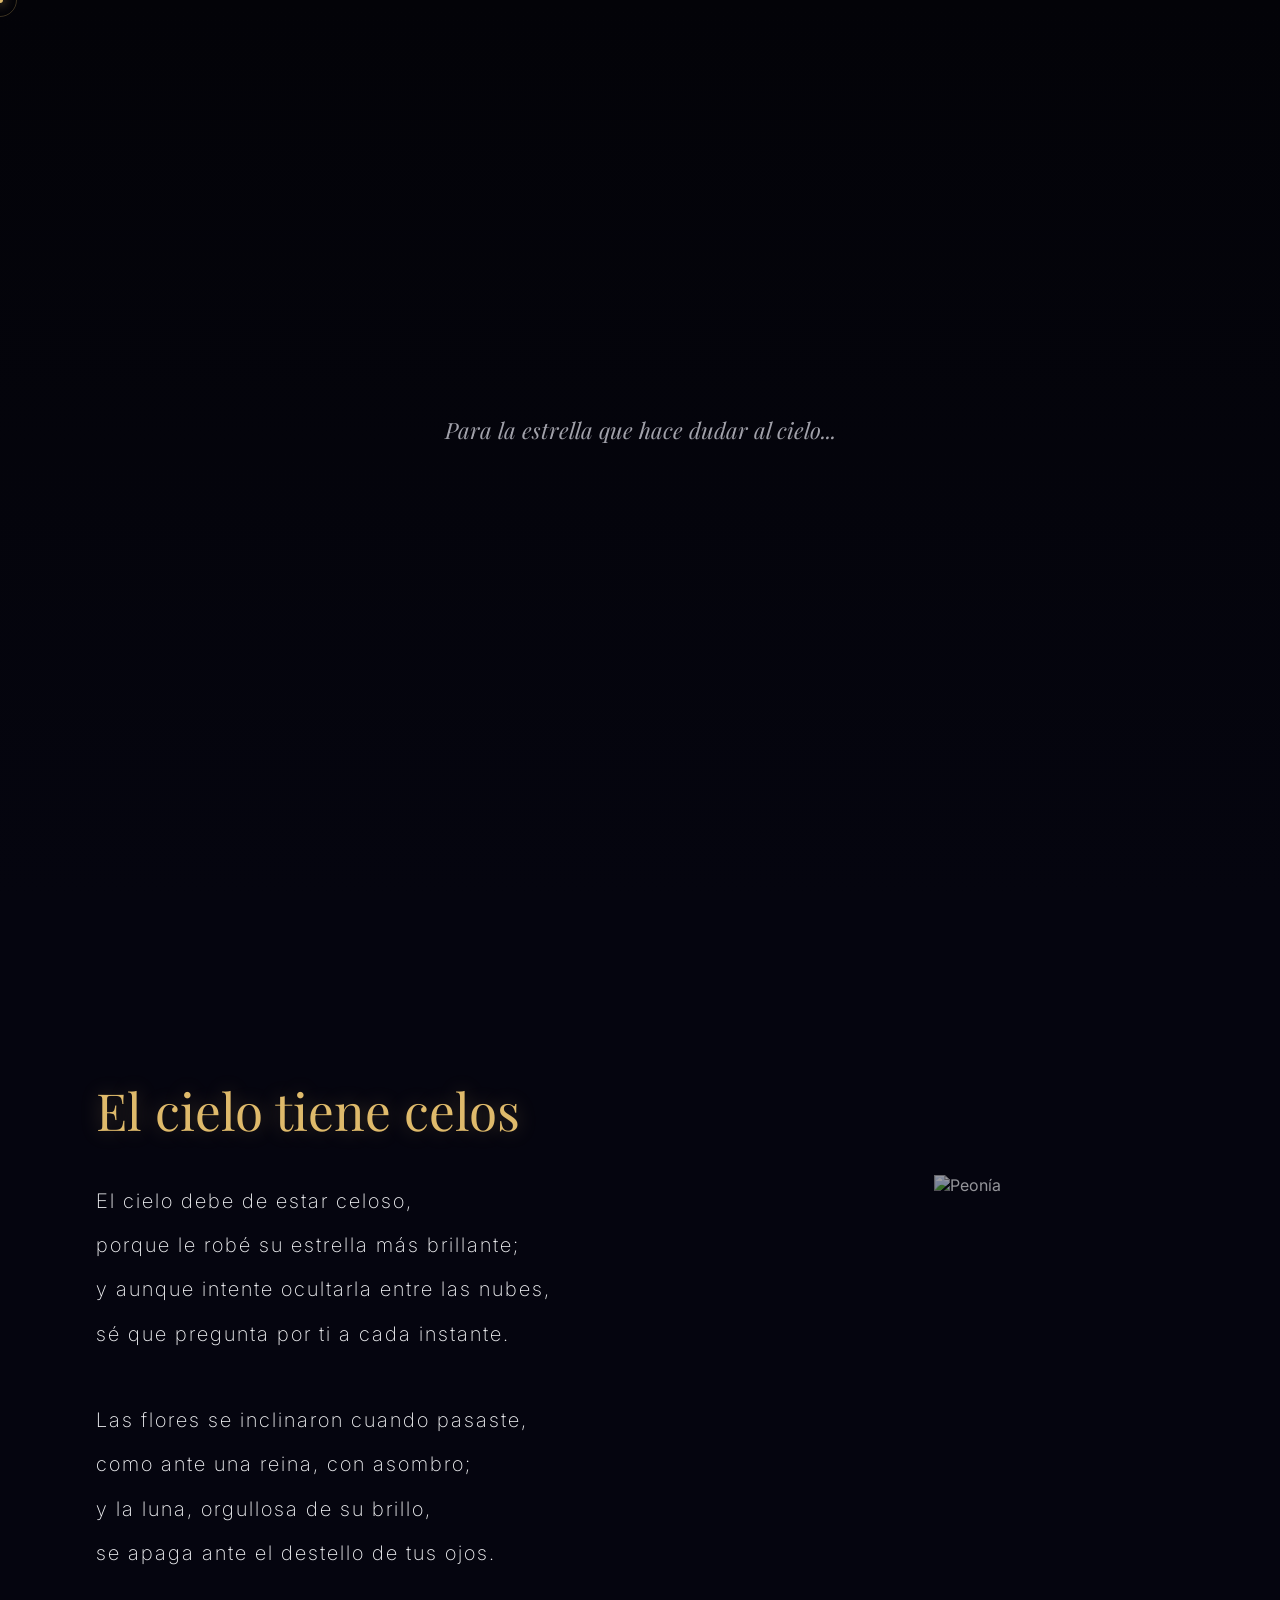
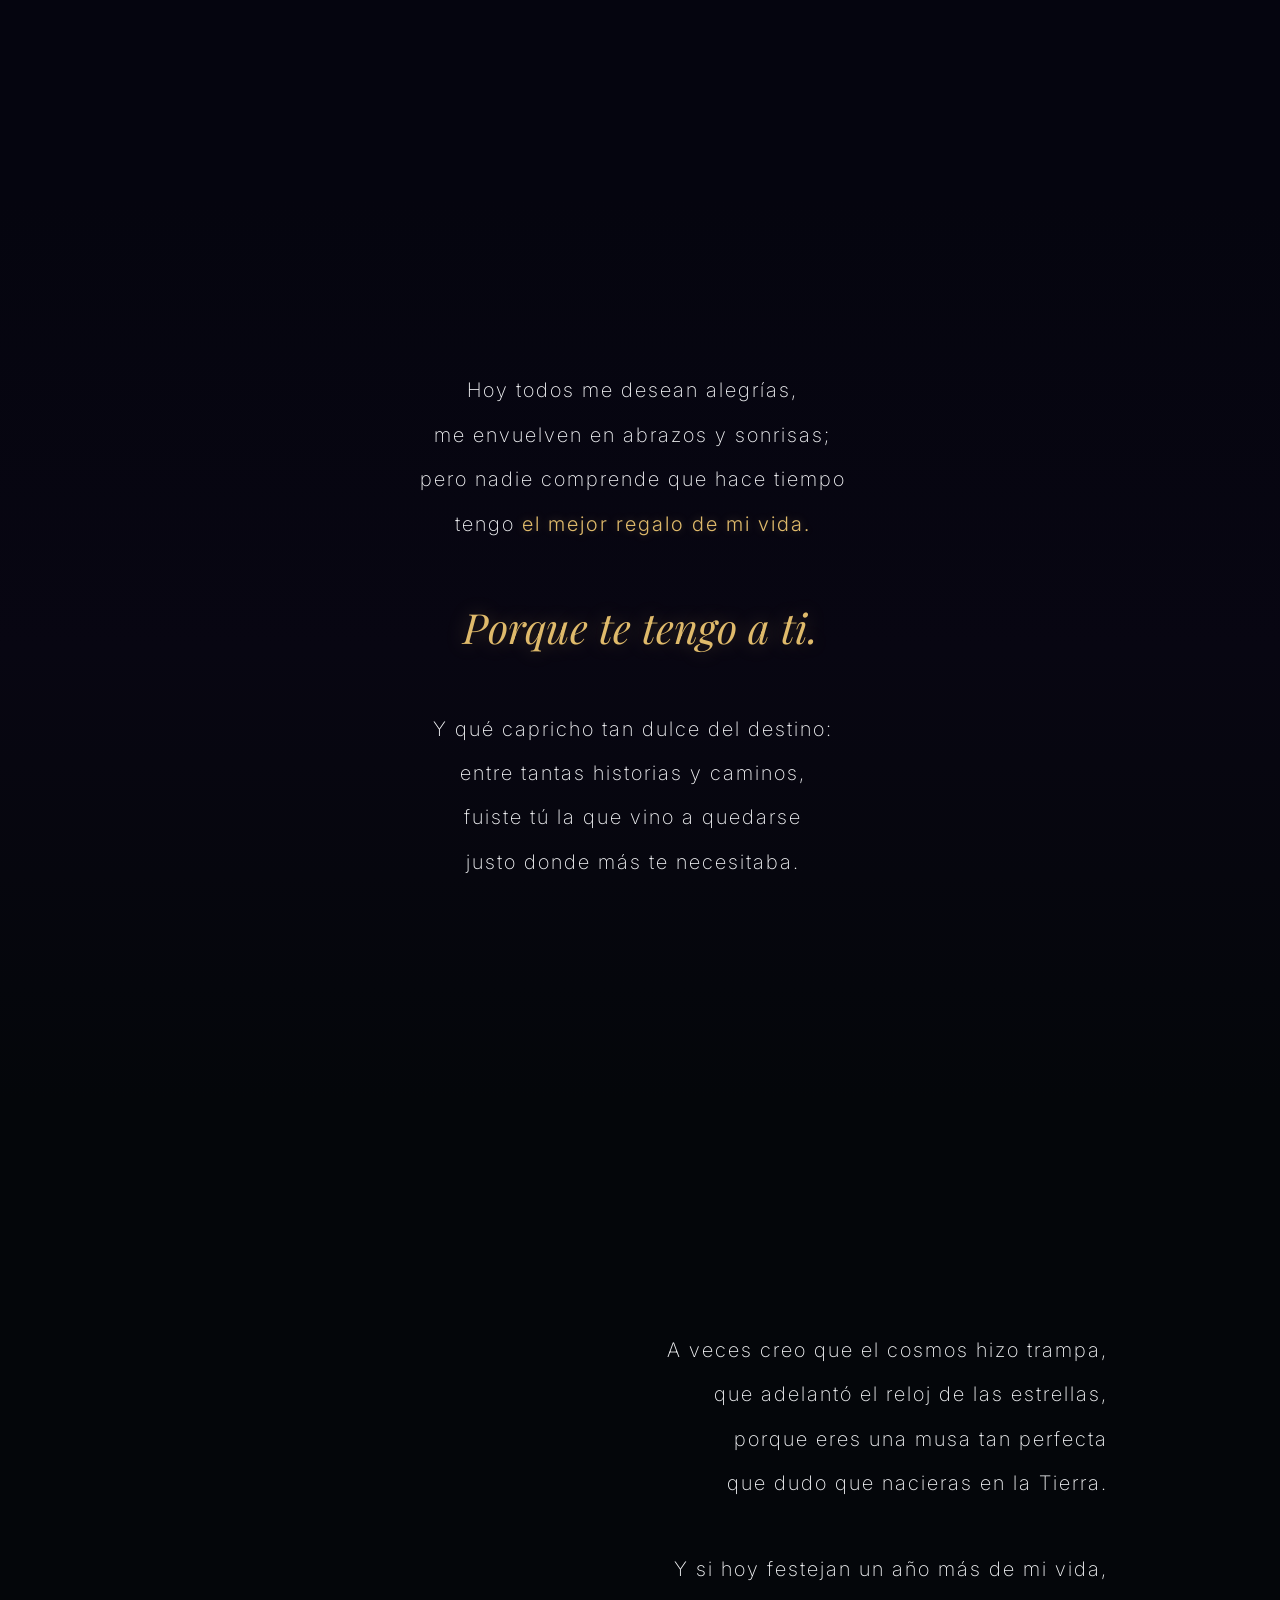
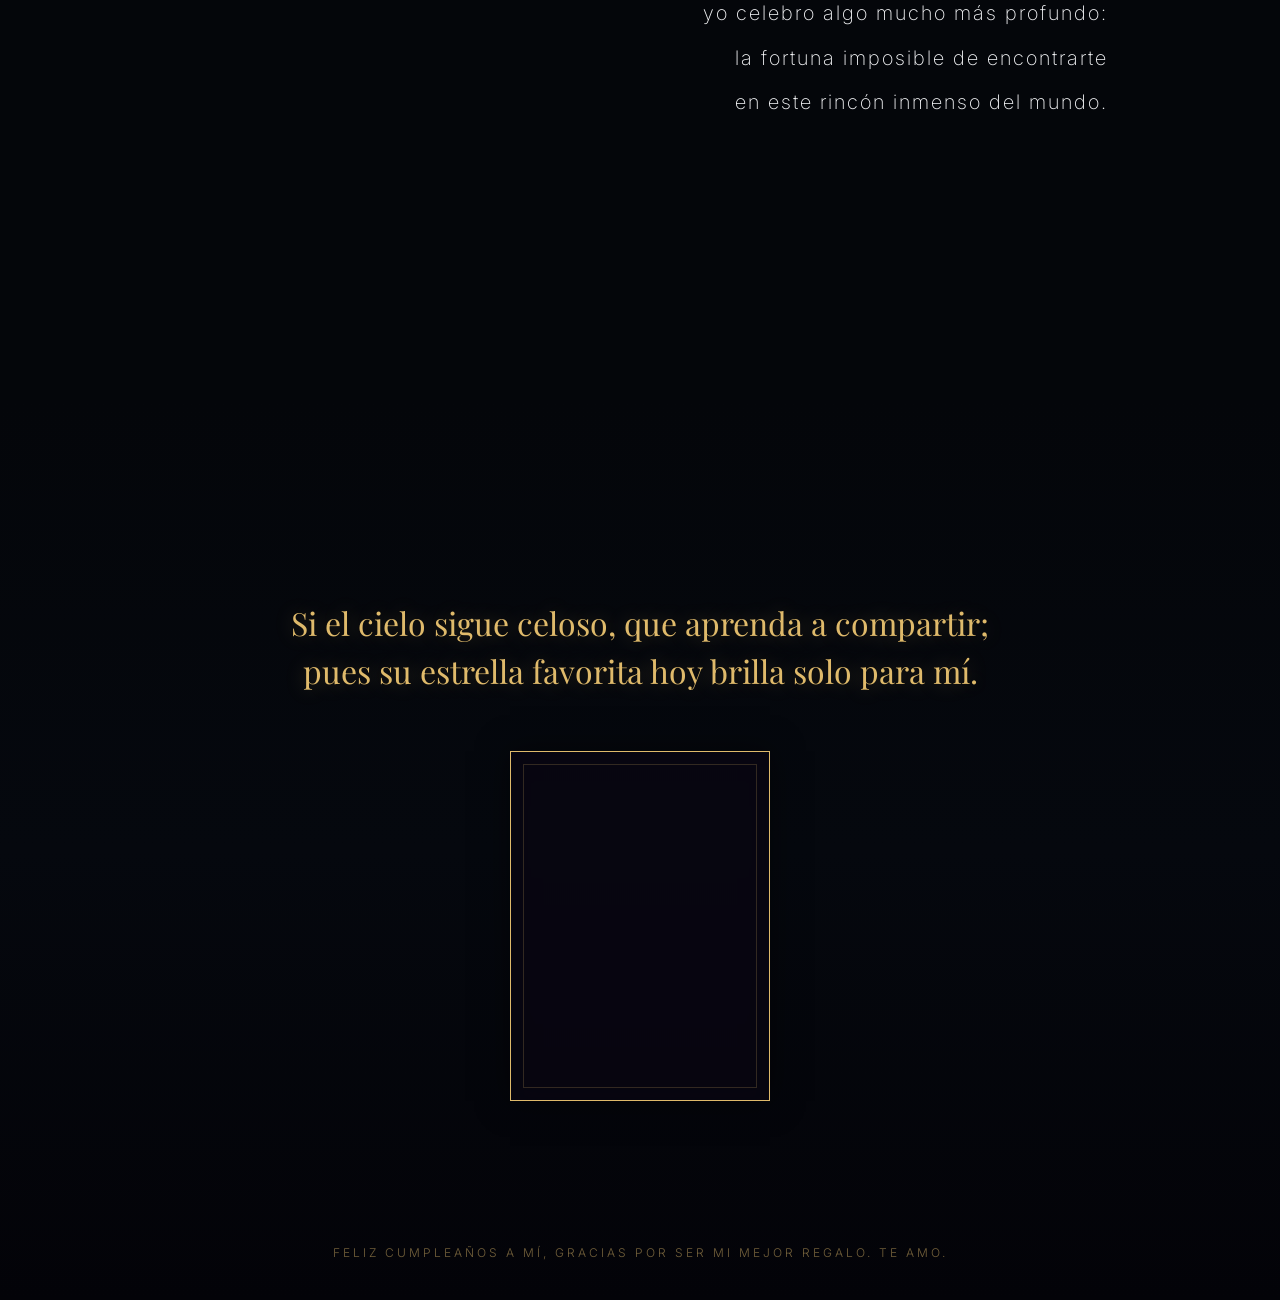
==== commit 64c024ad: "Actualizar mi_cielo.html" ====
--- a/mi_cielo.html
+++ b/mi_cielo.html
@@ -6,7 +6,7 @@
     <title>El cielo tiene celos</title>
     <link rel="preconnect" href="https://fonts.googleapis.com">
     <link rel="preconnect" href="https://fonts.gstatic.com" crossorigin>
-    <link href="https://fonts.googleapis.com/css2?family=Inter:wght@100;200;300;400&family=Playfair+Display:ital,wght=0,400;0,500;1,400&display=swap" rel="stylesheet">
+    <link href="https://fonts.googleapis.com/css2?family=Inter:wght@100;200;300;400&family=Playfair+Display:ital,wght@0,400;0,500;1,400&display=swap" rel="stylesheet">
     
     <style>
         /* --- VARIABLES DE DISEÑO --- */
@@ -108,7 +108,7 @@
             transition: transform 0.4s cubic-bezier(0.16, 1, 0.3, 1);
         }
 
-        /* --- DISEÑO EDITORIAL Y TEXTOS --- */
+        /* --- SOLUCIÓN AL BUG DE SUPERPOSICIÓN Y TEXTO OCULTO --- */
         h1, h2, .climax-phrase {
             font-family: 'Playfair Display', serif;
             color: var(--gold-antique);
@@ -138,6 +138,7 @@
             z-index: 5;
         }
 
+        /* Nuevo sistema de revelado seguro sin overflow:hidden */
         .line-reveal {
             font-size: 1.25rem;
             line-height: 1.9;
@@ -167,14 +168,14 @@
             text-shadow: 0 0 10px var(--gold-glow);
         }
 
-        /* --- MAQUETACIÓN ASIMÉTRICA CON MEHRA EN FILTRO (ACTO II) --- */
+        /* --- MAQUETACIÓN EQUILIBRADA (ACTO II) --- */
         .layout-asymmetric {
             display: flex;
             align-items: center;
             justify-content: space-between;
             width: 100%;
             max-width: 1200px;
-            gap: 5rem;
+            gap: 4rem;
         }
 
         .text-container-safe {
@@ -183,32 +184,27 @@
         }
 
         .svg-wrapper {
-            width: 300px;
-            height: 380px;
+            width: 250px;
+            height: 350px;
             display: flex;
             align-items: center;
             justify-content: center;
             opacity: 0;
             transform: scale(0.95);
             transition: all 2.5s cubic-bezier(0.16, 1, 0.3, 1) 0.4s;
-            filter: drop-shadow(0 0 15px rgba(223, 186, 107, 0.15)); /* Sofisticado halo de luz */
         }
 
         .act-active .svg-wrapper {
-            opacity: 0.75;
+            opacity: 0.6;
             transform: scale(1);
         }
 
-        .flower-path {
-            stroke: var(--gold-antique);
-            stroke-width: 0.8;
-            fill: none;
-            stroke-dasharray: 2000;
-            stroke-dashoffset: 2000;
-            transition: stroke-dashoffset 4.5s cubic-bezier(0.16, 1, 0.3, 1) 0.5s;
-        }
-
-        .act-active .flower-path { stroke-dashoffset: 0; }
+        .svg-wrapper img {
+            width: 100%;
+            height: 100%;
+            object-fit: contain;
+            display: block;
+        }
 
         /* ACTO III */
         .layout-center { text-align: center; max-width: 850px; }
@@ -384,7 +380,7 @@
         }
         .audio-label { font-size: 0.65rem; letter-spacing: 2px; text-transform: uppercase; color: var(--text-muted); }
 
-        /* --- LETRAS DE MÚSICA SINCRO --- */
+        /* --- ESTILO DE NOTAS FLOTANTES DE BLACKPINK --- */
         .music-whisper-box {
             position: fixed;
             bottom: 6rem;
@@ -433,7 +429,7 @@
             .cursor-dot, .cursor-aura { display: none; }
             .layout-asymmetric { flex-direction: column; justify-content: center; gap: 2rem; }
             .text-container-safe { max-width: 100%; text-align: center; }
-            .svg-wrapper { height: 260px; width: 100%; }
+            .svg-wrapper { height: 180px; width: 100%; }
             .editorial-title { font-size: 2.2rem; text-align: center; }
             .line-reveal { font-size: 1.1rem; text-align: center; padding-right: 0; }
             .climax-phrase { font-size: 1.8rem; margin: 2.5rem 0; }
@@ -495,18 +491,7 @@
             </div>
 
             <div class="svg-wrapper">
-                <svg viewBox="0 0 160 260" width="100%" height="100%">
-                    <path class="flower-path" d="M80,240 Q76,170 81,115" />
-                    <path class="flower-path" d="M79,185 Q45,175 62,150 Q76,165 79,185" />
-                    <path class="flower-path" d="M81,160 Q115,145 98,120 Q84,140 81,160" />
-                    <path class="flower-path" d="M55,110 C50,135 110,135 105,110" />
-                    <path class="flower-path" d="M55,110 C25,95 30,65 62,70 C70,72 75,82 81,92" />
-                    <path class="flower-path" d="M105,110 C135,95 130,65 98,70 C90,72 85,82 81,92" />
-                    <path class="flower-path" d="M58,82 C42,50 72,40 81,65" />
-                    <path class="flower-path" d="M104,82 C120,50 90,40 81,65" />
-                    <path class="flower-path" d="M68,92 C63,75 74,70 81,80 C88,70 99,75 94,92 C88,102 74,102 68,92" />
-                    <path class="flower-path" d="M73,86 C70,80 92,80 89,86" />
-                </svg>
+                <img src="peonia.png" alt="Peonía">
             </div>
         </div>
     </section>
@@ -737,7 +722,7 @@
             }
         });
 
-        // 4. Interacción del Portal Tridimensional
+        // 4. Interacción del Bloque Dorado Tridimensional (Portal Secreto)
         const portal = document.getElementById('romantic-portal');
         portal.addEventListener('click', () => {
             portal.classList.toggle('flipped');
@@ -755,7 +740,7 @@
             aura.style.backgroundColor = 'transparent';
         });
 
-        // 5. Palabras Cinéticas (Acto IV)
+        // 5. Fragmentación de Palabras Cinéticas de Alta Sensibilidad (Acto IV)
         const kineticSpans = document.querySelectorAll('.js-kinetic');
         kineticSpans.forEach(span => {
             const rawText = span.innerText;
@@ -783,7 +768,7 @@
             });
         }, 150);
 
-        // 6. Intersection Observer para Control de Actos
+        // 6. Intersection Observer de Alta Estabilidad para Control de Actos
         const actOptions = { root: null, threshold: 0.35, rootMargin: "0px" };
         const actObserver = new IntersectionObserver((entries) => {
             entries.forEach(entry => {
@@ -796,4 +781,4 @@
         document.querySelectorAll('.act-section').forEach(section => actObserver.observe(section));
     </script>
 </body>
-</html>
+</html>
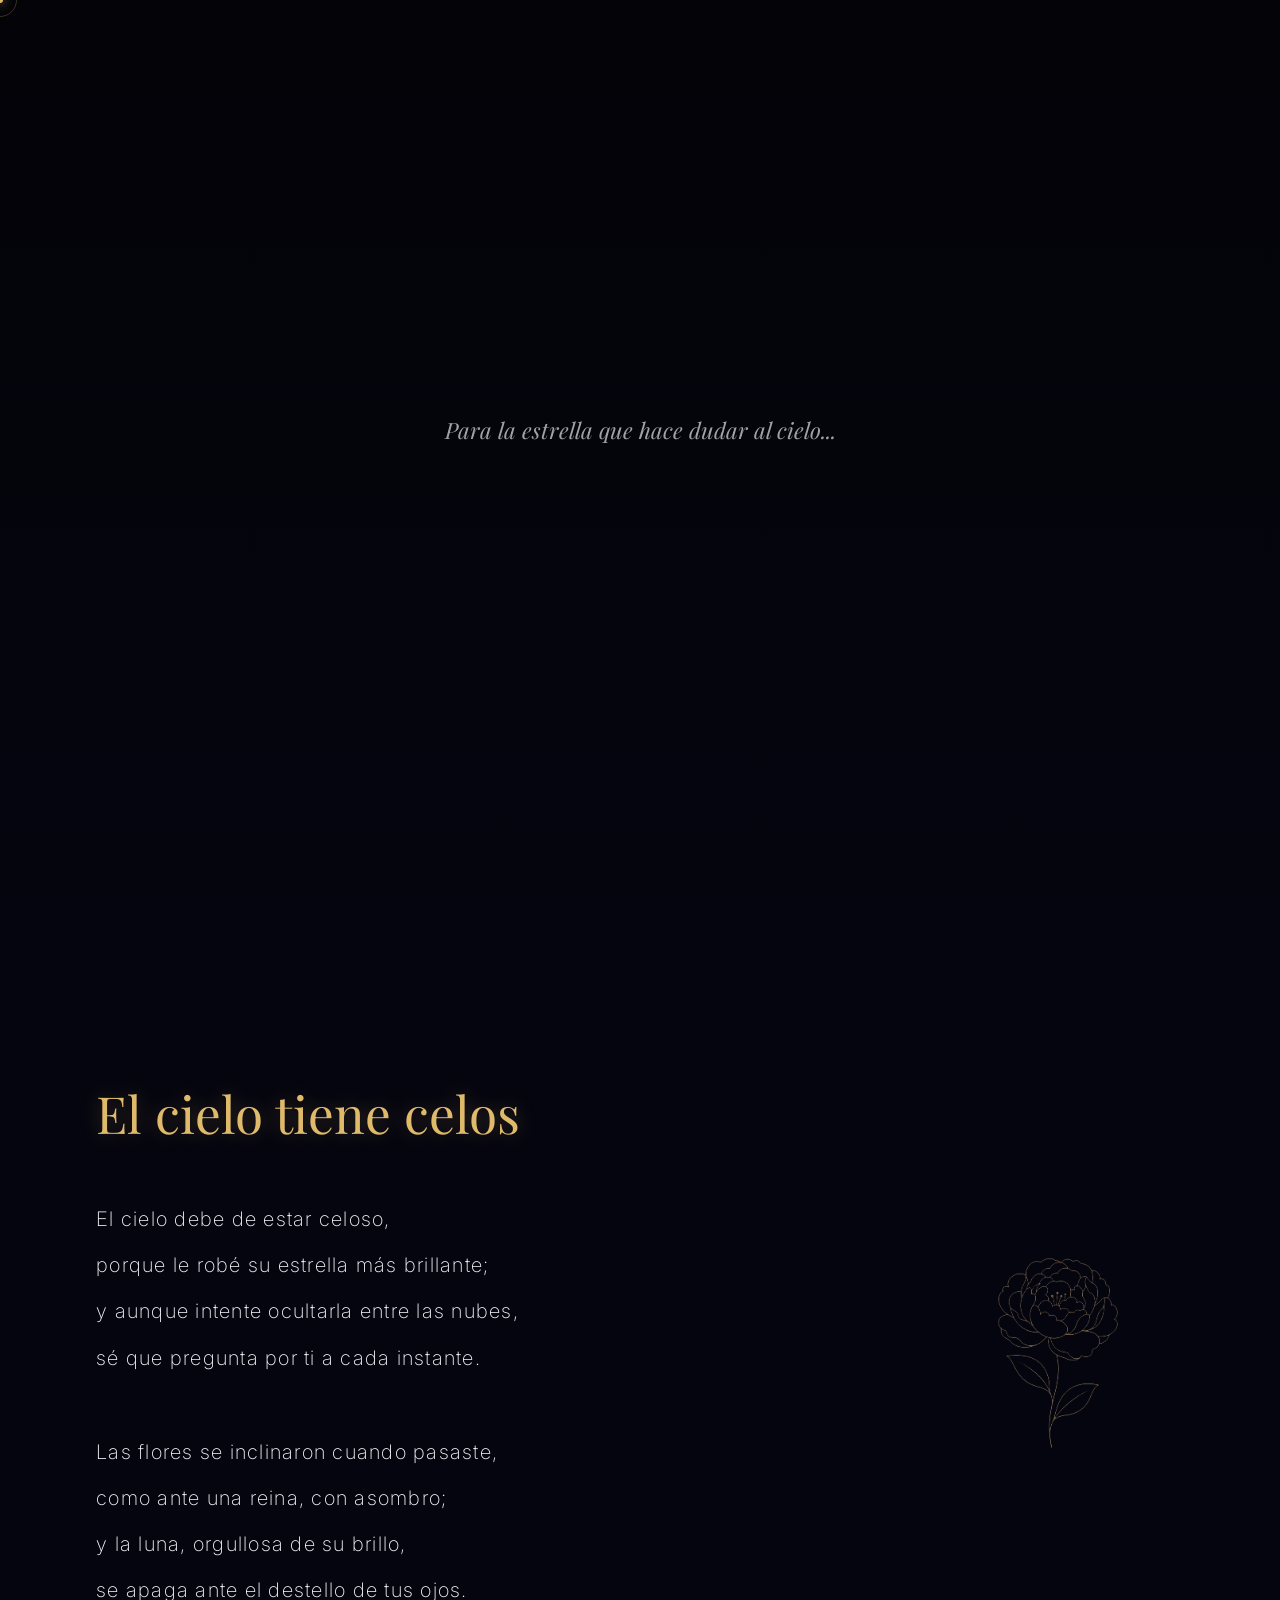
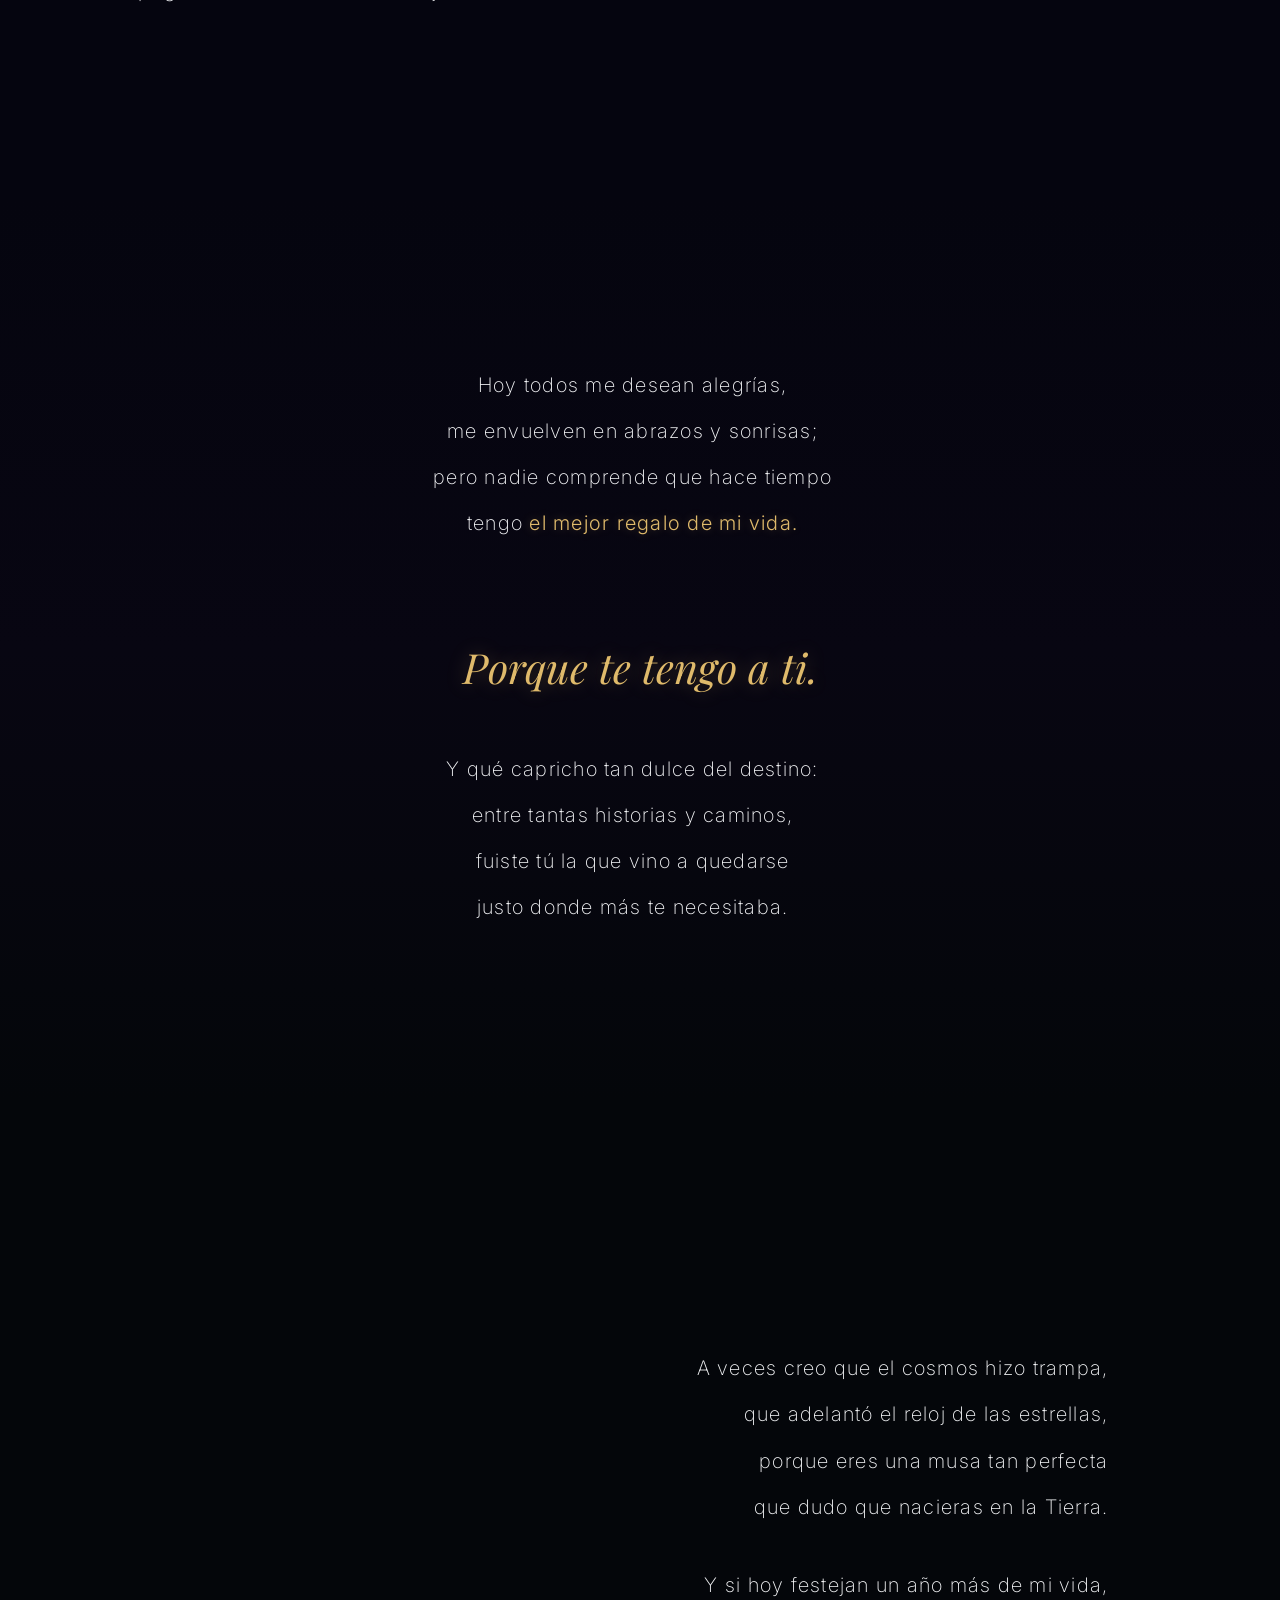
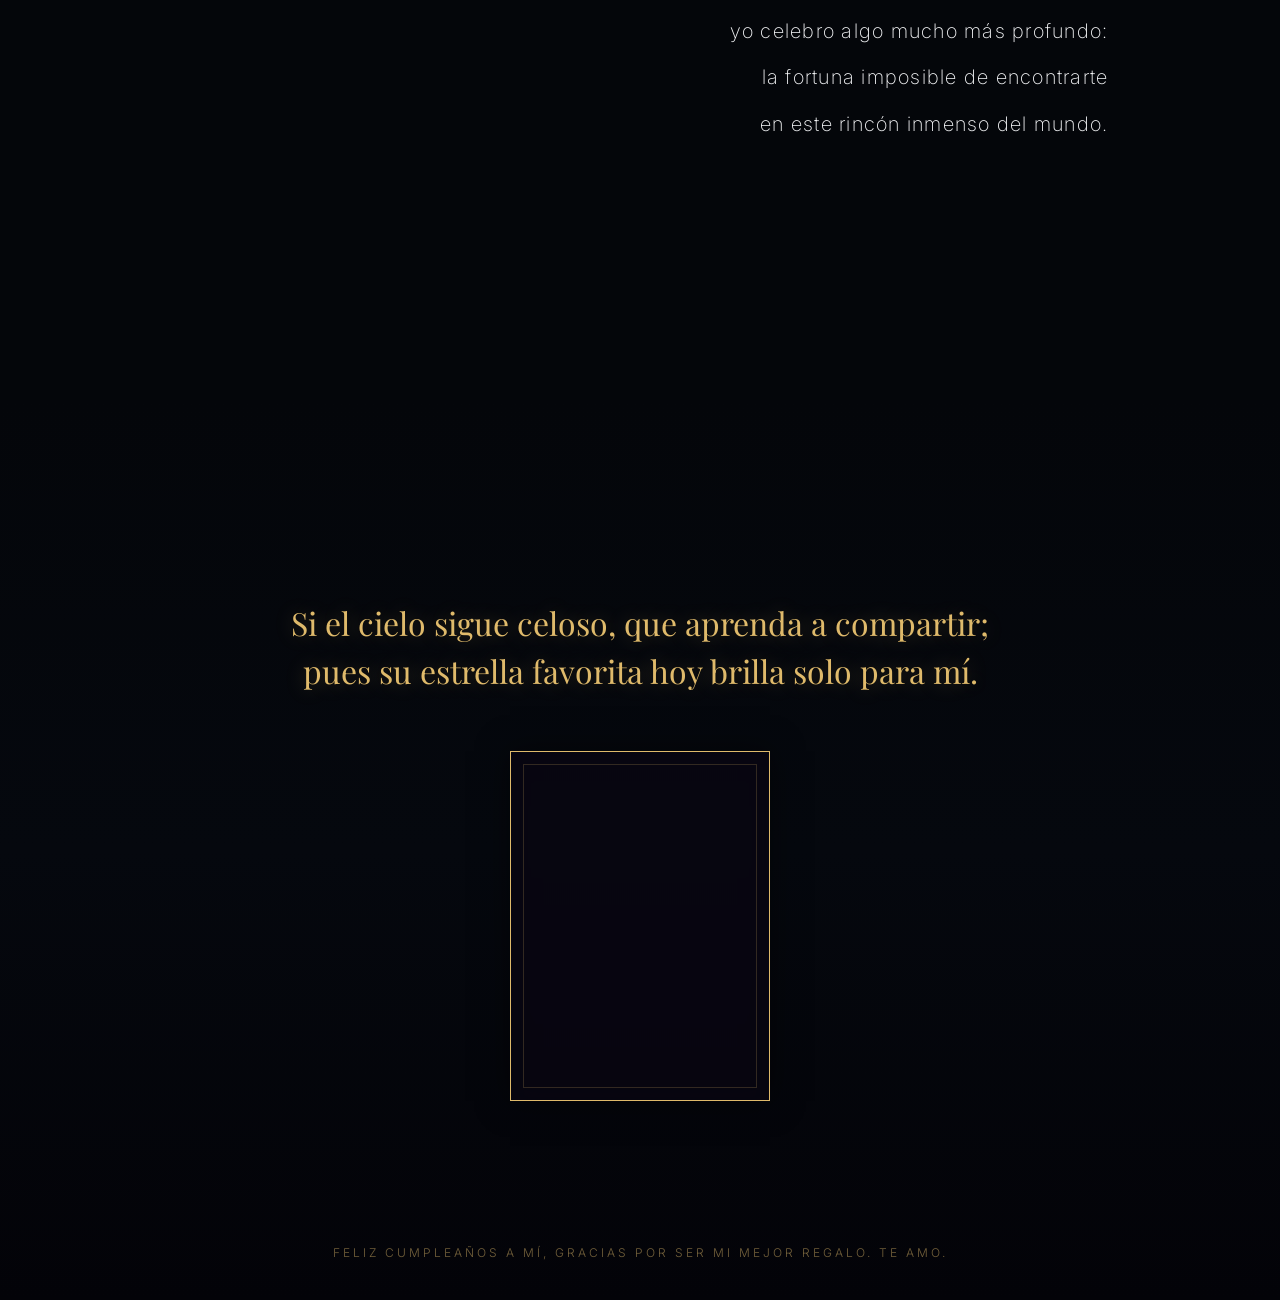
==== commit 6c43f9fa: "Actualizar mi_cielo.html" ====
--- a/mi_cielo.html
+++ b/mi_cielo.html
@@ -1,784 +1,831 @@
-<!DOCTYPE html>
-<html lang="es">
+<!DOCTYPE html><html lang="es">
 <head>
     <meta charset="UTF-8">
     <meta name="viewport" content="width=device-width, initial-scale=1.0">
     <title>El cielo tiene celos</title>
     <link rel="preconnect" href="https://fonts.googleapis.com">
     <link rel="preconnect" href="https://fonts.gstatic.com" crossorigin>
-    <link href="https://fonts.googleapis.com/css2?family=Inter:wght@100;200;300;400&family=Playfair+Display:ital,wght@0,400;0,500;1,400&display=swap" rel="stylesheet">
-    
-    <style>
-        /* --- VARIABLES DE DISEÑO --- */
-        :root {
-            --bg-space: #030308;
-            --bg-nebula: #080612;
-            --bg-horizon: #05080e;
-            --text-light: #f3f4f6;
-            --text-muted: #a1a1aa;
-            --gold-antique: #dfba6b;
-            --gold-glow: rgba(223, 186, 107, 0.3);
-        }
-
-        * {
-            margin: 0;
-            padding: 0;
-            box-sizing: border-box;
-            user-select: none;
-        }
-
-        html {
-            scroll-snap-type: y mandatory;
-            scroll-behavior: smooth;
-            background-color: var(--bg-space);
-            overflow-x: hidden;
-        }
-
-        body {
-            font-family: 'Inter', sans-serif;
-            color: var(--text-light);
-            overflow-x: hidden;
-            cursor: none;
-        }
-
-        /* --- LIENZO CÓSMICO DE FONDO --- */
-        #canvas-cosmos {
-            position: fixed;
-            top: 0;
-            left: 0;
-            width: 100vw;
-            height: 100vh;
-            z-index: 1;
-            pointer-events: none;
-        }
-
-        .ambient-glow {
-            position: fixed;
-            top: 0;
-            left: 0;
-            width: 100vw;
-            height: 100vh;
-            background: radial-gradient(circle at 80% 20%, rgba(223, 186, 107, 0.04), transparent 50%),
-                        radial-gradient(circle at 15% 75%, rgba(100, 80, 255, 0.04), transparent 60%);
-            z-index: 2;
-            pointer-events: none;
-        }
-
-        /* --- ARQUITECTURA DE PANTALLA COMPLETA --- */
-        section {
-            height: 100vh;
-            width: 100vw;
-            display: flex;
-            position: relative;
-            z-index: 3;
-            scroll-snap-align: start;
-            scroll-snap-stop: always;
-            padding: 6rem;
-            overflow: hidden;
-        }
-
-        #act1 { background: linear-gradient(to bottom, var(--bg-space), #05050f); justify-content: center; align-items: center; }
-        #act2 { background: #05050f; justify-content: center; align-items: center; }
-        #act3 { background: linear-gradient(to bottom, #05050f, var(--bg-nebula), #04060a); justify-content: center; align-items: center; }
-        #act4 { background: #04060a; justify-content: flex-end; align-items: center; }
-        #act5 { background: linear-gradient(to bottom, #04060a, var(--bg-horizon), var(--bg-space)); justify-content: center; align-items: center; }
-
-        /* --- CURSOR FLUÍDO --- */
-        .cursor-dot {
-            width: 6px;
-            height: 6px;
-            background: var(--gold-antique);
-            border-radius: 50%;
-            position: fixed;
-            transform: translate(-50%, -50%);
-            pointer-events: none;
-            z-index: 9999;
-            box-shadow: 0 0 12px var(--gold-antique);
-        }
-
-        .cursor-aura {
-            width: 34px;
-            height: 34px;
-            border: 1px solid rgba(223, 186, 107, 0.25);
-            border-radius: 50%;
-            position: fixed;
-            transform: translate(-50%, -50%);
-            pointer-events: none;
-            z-index: 9998;
-            transition: transform 0.4s cubic-bezier(0.16, 1, 0.3, 1);
-        }
-
-        /* --- SOLUCIÓN AL BUG DE SUPERPOSICIÓN Y TEXTO OCULTO --- */
-        h1, h2, .climax-phrase {
-            font-family: 'Playfair Display', serif;
-            color: var(--gold-antique);
-            font-weight: 400;
-            text-shadow: 0 0 20px var(--gold-glow);
-        }
-
-        .editorial-title {
-            font-size: 3.2rem;
-            line-height: 1.2;
-            margin-bottom: 2.5rem;
-            opacity: 0;
-            filter: blur(10px);
-            transform: translateY(20px);
-            transition: all 1.6s cubic-bezier(0.16, 1, 0.3, 1);
-        }
-
-        .act-active .editorial-title {
-            opacity: 1;
-            filter: blur(0);
-            transform: translateY(0);
-        }
-
-        .stanza {
-            margin-bottom: 3rem;
-            position: relative;
-            z-index: 5;
-        }
-
-        /* Nuevo sistema de revelado seguro sin overflow:hidden */
-        .line-reveal {
-            font-size: 1.25rem;
-            line-height: 1.9;
-            font-weight: 200;
-            letter-spacing: 2px;
-            opacity: 0;
-            filter: blur(5px);
-            transform: translateY(15px);
-            transition: all 1.5s cubic-bezier(0.16, 1, 0.3, 1);
-            margin-bottom: 0.4rem;
-            padding-right: 15px;
-        }
-
-        .act-active .line-reveal:nth-child(1) { transition-delay: 0.2s; opacity: 1; filter: blur(0); transform: translateY(0); }
-        .act-active .line-reveal:nth-child(2) { transition-delay: 0.4s; opacity: 1; filter: blur(0); transform: translateY(0); }
-        .act-active .line-reveal:nth-child(3) { transition-delay: 0.6s; opacity: 1; filter: blur(0); transform: translateY(0); }
-        .act-active .line-reveal:nth-child(4) { transition-delay: 0.8s; opacity: 1; filter: blur(0); transform: translateY(0); }
-
-        .act-active .stanza:nth-child(2) .line-reveal:nth-child(1) { transition-delay: 1.0s; opacity: 1; filter: blur(0); transform: translateY(0); }
-        .act-active .stanza:nth-child(2) .line-reveal:nth-child(2) { transition-delay: 1.2s; opacity: 1; filter: blur(0); transform: translateY(0); }
-        .act-active .stanza:nth-child(2) .line-reveal:nth-child(3) { transition-delay: 1.4s; opacity: 1; filter: blur(0); transform: translateY(0); }
-        .act-active .stanza:nth-child(2) .line-reveal:nth-child(4) { transition-delay: 1.6s; opacity: 1; filter: blur(0); transform: translateY(0); }
-
-        .gold-highlight {
-            color: var(--gold-antique);
-            font-weight: 300;
-            text-shadow: 0 0 10px var(--gold-glow);
-        }
-
-        /* --- MAQUETACIÓN EQUILIBRADA (ACTO II) --- */
-        .layout-asymmetric {
-            display: flex;
-            align-items: center;
-            justify-content: space-between;
-            width: 100%;
-            max-width: 1200px;
-            gap: 4rem;
-        }
-
-        .text-container-safe {
-            flex: 1;
-            max-width: 650px;
-        }
-
-        .svg-wrapper {
-            width: 250px;
-            height: 350px;
-            display: flex;
-            align-items: center;
-            justify-content: center;
-            opacity: 0;
-            transform: scale(0.95);
-            transition: all 2.5s cubic-bezier(0.16, 1, 0.3, 1) 0.4s;
-        }
-
-        .act-active .svg-wrapper {
-            opacity: 0.6;
-            transform: scale(1);
-        }
-
-        .svg-wrapper img {
-            width: 100%;
-            height: 100%;
-            object-fit: contain;
-            display: block;
-        }
-
-        /* ACTO III */
-        .layout-center { text-align: center; max-width: 850px; }
-        .climax-phrase {
-            font-size: 2.6rem;
-            font-style: italic;
-            margin: 3.5rem 0;
-            opacity: 0;
-            filter: blur(8px);
-            transform: scale(0.98);
-            transition: all 2s cubic-bezier(0.16, 1, 0.3, 1) 0.6s;
-        }
-        .act-active .climax-phrase { opacity: 1; filter: blur(0); transform: scale(1); }
-
-        /* ACTO IV */
-        .layout-right { max-width: 750px; text-align: right; margin-right: 5%; }
-        .kinetic-word {
-            display: inline-block;
-            transition: transform 0.4s cubic-bezier(0.16, 1, 0.3, 1), color 0.3s ease;
-        }
-        .kinetic-word:hover {
-            transform: translateY(-4px) scale(1.06);
-            color: var(--gold-antique);
-            text-shadow: 0 0 10px var(--gold-glow);
-        }
-
-        /* --- ARTEFACTO INTERACTIVO DE CIERRE (3D FLIP CARD) --- */
-        .interactive-portal {
-            perspective: 1200px;
-            width: 260px;
-            height: 350px;
-            margin: 3.5rem auto 0 auto;
-            cursor: none;
-        }
-
-        .card-structure {
-            width: 100%;
-            height: 100%;
-            position: relative;
-            transform-style: preserve-3d;
-            transition: transform 1.2s cubic-bezier(0.34, 1.56, 0.64, 1);
-            box-shadow: 0 0 30px rgba(0,0,0,0.5);
-        }
-
-        .interactive-portal.flipped .card-structure {
-            transform: rotateY(180deg);
-        }
-
-        .card-front, .card-back {
-            position: absolute;
-            width: 100%;
-            height: 100%;
-            backface-visibility: hidden;
-            border: 1px solid var(--gold-antique);
-            padding: 12px;
-            background: rgba(8, 6, 18, 0.75);
-            backdrop-filter: blur(12px);
-        }
-
-        .card-front {
-            display: flex;
-            align-items: center;
-            justify-content: center;
-        }
-
-        .photo-canvas {
-            width: 100%;
-            height: 100%;
-            background: linear-gradient(135deg, #0f111a, #07080d);
-            background-size: cover;
-            background-position: center;
-            border: 1px solid rgba(223, 186, 107, 0.2);
-            transition: filter 0.5s ease;
-        }
-
-        .interactive-portal:hover .photo-canvas {
-            filter: contrast(110%) brightness(105%);
-        }
-
-        .card-back {
-            transform: rotateY(180deg);
-            display: flex;
-            flex-direction: column;
-            justify-content: center;
-            align-items: center;
-            text-align: center;
-            background: radial-gradient(circle at center, #0e0d22, #04030a);
-            border: 1px solid var(--gold-antique);
-            box-shadow: inset 0 0 20px rgba(223, 186, 107, 0.15);
-            padding: 2rem;
-        }
-
-        .secret-message {
-            font-family: 'Playfair Display', serif;
-            font-size: 1.15rem;
-            line-height: 1.8;
-            color: var(--text-light);
-            font-style: italic;
-            opacity: 0;
-            transform: translateY(10px);
-            transition: opacity 1s ease 0.4s, transform 1s ease 0.4s;
-        }
-
-        .interactive-portal.flipped .secret-message {
-            opacity: 1;
-            transform: translateY(0);
-        }
-
-        .inner-frame-deco {
-            position: absolute;
-            top: 6px; left: 6px; right: 6px; bottom: 6px;
-            border: 1px solid rgba(223, 186, 107, 0.15);
-            pointer-events: none;
-        }
-
-        /* --- BOTÓN CINEMÁTICO --- */
-        .btn-cinematic {
-            background: transparent;
-            border: none;
-            color: var(--text-muted);
-            font-family: 'Playfair Display', serif;
-            font-style: italic;
-            font-size: 1.4rem;
-            cursor: none;
-            padding: 2rem;
-            position: relative;
-            transition: color 0.5s ease;
-        }
-        .btn-cinematic::after {
-            content: ''; position: absolute; bottom: 1.5rem; left: 50%; width: 0; height: 1px;
-            background: var(--gold-antique); transition: width 0.5s ease, left 0.5s ease;
-            box-shadow: 0 0 8px var(--gold-antique);
-        }
-        .btn-cinematic:hover { color: var(--gold-antique); }
-        .btn-cinematic:hover::after { width: 60%; left: 20%; }
-
-        footer {
-            position: absolute;
-            bottom: 2.5rem;
-            font-size: 0.75rem;
-            letter-spacing: 3px;
-            text-transform: uppercase;
-            color: var(--gold-antique);
-            opacity: 0.5;
-            font-weight: 300;
-        }
-
-        /* NOTIFICACIÓN AUDIO */
-        .audio-status {
-            position: fixed;
-            bottom: 2.5rem;
-            left: 4rem;
-            z-index: 100;
-            display: flex;
-            align-items: center;
-            gap: 12px;
-            opacity: 0;
-            transform: translateX(-20px);
-            transition: all 1s ease;
-        }
-        .audio-status.reveal-status { opacity: 1; transform: translateX(0); }
-        .pulse-node {
-            width: 6px;
-            height: 6px;
-            background: var(--gold-antique);
-            border-radius: 50%;
-            animation: pulse-ring 2s infinite ease-in-out;
-        }
-        @keyframes pulse-ring {
-            0% { transform: scale(0.9); box-shadow: 0 0 0 0 rgba(223, 186, 107, 0.6); }
-            70% { transform: scale(1.1); box-shadow: 0 0 0 8px rgba(223, 186, 107, 0); }
-            100% { transform: scale(0.9); box-shadow: 0 0 0 0 rgba(223, 186, 107, 0); }
-        }
-        .audio-label { font-size: 0.65rem; letter-spacing: 2px; text-transform: uppercase; color: var(--text-muted); }
-
-        /* --- ESTILO DE NOTAS FLOTANTES DE BLACKPINK --- */
-        .music-whisper-box {
-            position: fixed;
-            bottom: 6rem;
-            left: 4rem;
-            z-index: 100;
-            max-width: 320px;
-            background: rgba(14, 11, 26, 0.4);
-            backdrop-filter: blur(8px);
-            -webkit-backdrop-filter: blur(8px);
-            border-left: 2px solid var(--gold-antique);
-            padding: 0.8rem 1.2rem;
-            opacity: 0;
-            transform: translateY(10px);
-            transition: opacity 0.8s cubic-bezier(0.16, 1, 0.3, 1), transform 0.8s cubic-bezier(0.16, 1, 0.3, 1);
-            pointer-events: none;
-        }
-
-        .music-whisper-box.whisper-active {
-            opacity: 1;
-            transform: translateY(0);
-        }
-
-        .whisper-text {
-            font-family: 'Playfair Display', serif;
-            font-style: italic;
-            font-size: 0.95rem;
-            line-height: 1.5;
-            color: var(--text-light);
-            letter-spacing: 0.5px;
-            text-shadow: 0 0 8px rgba(243, 244, 246, 0.2);
-        }
-
-        .whisper-sparkle {
-            position: absolute;
-            top: -2px; left: -2px;
-            width: 4px; height: 4px;
-            background: var(--gold-antique);
-            box-shadow: 0 0 8px var(--gold-antique);
-            border-radius: 50%;
-        }
-
-        /* RESPONSIVE DESIGN INTEGRAL */
-        @media (max-width: 1024px) {
-            section { padding: 3rem 2rem; height: auto; min-height: 100vh; overflow: visible; }
-            body { cursor: default; }
-            .cursor-dot, .cursor-aura { display: none; }
-            .layout-asymmetric { flex-direction: column; justify-content: center; gap: 2rem; }
-            .text-container-safe { max-width: 100%; text-align: center; }
-            .svg-wrapper { height: 180px; width: 100%; }
-            .editorial-title { font-size: 2.2rem; text-align: center; }
-            .line-reveal { font-size: 1.1rem; text-align: center; padding-right: 0; }
-            .climax-phrase { font-size: 1.8rem; margin: 2.5rem 0; }
-            .layout-right { text-align: center; margin-right: 0; }
-            .interactive-portal { width: 220px; height: 300px; }
-            .audio-status { left: 2rem; bottom: 1.5rem; }
-            .music-whisper-box { left: 2rem; bottom: 4.5rem; max-width: calc(100% - 4rem); background: rgba(14, 11, 26, 0.7); }
-            footer { bottom: 1.5rem; font-size: 0.65rem; text-align: center; width: 100%; left: 0; padding: 0 1rem; }
-        }
-    </style>
+    <link href="https://fonts.googleapis.com/css2?family=Inter:wght@100;200;300;400&family=Playfair+Display:ital,wght@0,400;0,500;1,400&display=swap" rel="stylesheet"><style>
+    /* --- VARIABLES DE DISEÑO --- */
+    :root {
+        --bg-space: #030308;
+        --bg-nebula: #080612;
+        --bg-horizon: #05080e;
+        --text-light: #f3f4f6;
+        --text-muted: #a1a1aa;
+        --gold-antique: #dfba6b;
+        --gold-glow: rgba(223, 186, 107, 0.3);
+    }
+
+    * {
+        margin: 0;
+        padding: 0;
+        box-sizing: border-box;
+        user-select: none;
+    }
+
+    html {
+        scroll-snap-type: y mandatory;
+        scroll-behavior: smooth;
+        background-color: var(--bg-space);
+        overflow-x: hidden;
+    }
+
+    body {
+        font-family: 'Inter', sans-serif;
+        color: var(--text-light);
+        overflow-x: hidden;
+        cursor: none;
+    }
+
+    /* --- LIENZO CÓSMICO DE FONDO --- */
+    #canvas-cosmos {
+        position: fixed;
+        top: 0;
+        left: 0;
+        width: 100vw;
+        height: 100vh;
+        z-index: 1;
+        pointer-events: none;
+    }
+
+    .ambient-glow {
+        position: fixed;
+        top: 0;
+        left: 0;
+        width: 100vw;
+        height: 100vh;
+        background: radial-gradient(circle at 80% 20%, rgba(223, 186, 107, 0.04), transparent 50%),
+                    radial-gradient(circle at 15% 75%, rgba(100, 80, 255, 0.04), transparent 60%);
+        z-index: 2;
+        pointer-events: none;
+    }
+
+    /* --- ARQUITECTURA DE PANTALLA COMPLETA --- */
+    section {
+        height: 100vh;
+        width: 100vw;
+        display: flex;
+        position: relative;
+        z-index: 3;
+        scroll-snap-align: start;
+        scroll-snap-stop: always;
+        padding: 6rem;
+        overflow: hidden;
+    }
+
+    #act1 { background: linear-gradient(to bottom, var(--bg-space), #05050f); justify-content: center; align-items: center; }
+    #act2 { background: #05050f; justify-content: center; align-items: center; }
+    #act3 { background: linear-gradient(to bottom, #05050f, var(--bg-nebula), #04060a); justify-content: center; align-items: center; }
+    #act4 { background: #04060a; justify-content: flex-end; align-items: center; }
+    #act5 { background: linear-gradient(to bottom, #04060a, var(--bg-horizon), var(--bg-space)); justify-content: center; align-items: center; }
+
+    /* --- CURSOR FLUÍDO --- */
+    .cursor-dot {
+        width: 6px;
+        height: 6px;
+        background: var(--gold-antique);
+        border-radius: 50%;
+        position: fixed;
+        transform: translate(-50%, -50%);
+        pointer-events: none;
+        z-index: 9999;
+        box-shadow: 0 0 12px var(--gold-antique);
+    }
+
+    .cursor-aura {
+        width: 34px;
+        height: 34px;
+        border: 1px solid rgba(223, 186, 107, 0.25);
+        border-radius: 50%;
+        position: fixed;
+        transform: translate(-50%, -50%);
+        pointer-events: none;
+        z-index: 9998;
+        transition: transform 0.4s cubic-bezier(0.16, 1, 0.3, 1);
+    }
+
+    /* --- SOLUCIÓN AL BUG DE SUPERPOSICIÓN Y TEXTO OCULTO --- */
+    h1, h2, .climax-phrase {
+        font-family: 'Playfair Display', serif;
+        color: var(--gold-antique);
+        font-weight: 400;
+        text-shadow: 0 0 20px var(--gold-glow);
+    }
+
+    .editorial-title {
+        font-size: 3.2rem;
+        line-height: 1.2;
+        margin-bottom: 2.5rem;
+        opacity: 0;
+        filter: blur(10px);
+        transform: translateY(20px);
+        transition: all 1.6s cubic-bezier(0.16, 1, 0.3, 1);
+        text-wrap: balance;
+    }
+
+    .act-active .editorial-title {
+        opacity: 1;
+        filter: blur(0);
+        transform: translateY(0);
+    }
+
+    .stanza {
+        margin-bottom: 2rem;
+        position: relative;
+        z-index: 5;
+    }
+
+    .stanza:last-child {
+        margin-bottom: 0;
+    }
+
+    /* Nuevo sistema de revelado seguro sin overflow:hidden */
+    .line-reveal {
+        display: block;
+        max-width: 38rem;
+        font-size: 1.25rem;
+        line-height: 1.95;
+        font-weight: 200;
+        letter-spacing: 1.25px;
+        opacity: 0;
+        filter: blur(5px);
+        transform: translateY(15px);
+        transition: all 1.5s cubic-bezier(0.16, 1, 0.3, 1);
+        margin-bottom: 0.45rem;
+        padding-right: 15px;
+    }
+
+    .act-active .line-reveal:nth-child(1) { transition-delay: 0.2s; opacity: 1; filter: blur(0); transform: translateY(0); }
+    .act-active .line-reveal:nth-child(2) { transition-delay: 0.4s; opacity: 1; filter: blur(0); transform: translateY(0); }
+    .act-active .line-reveal:nth-child(3) { transition-delay: 0.6s; opacity: 1; filter: blur(0); transform: translateY(0); }
+    .act-active .line-reveal:nth-child(4) { transition-delay: 0.8s; opacity: 1; filter: blur(0); transform: translateY(0); }
+
+    .act-active .stanza:nth-child(2) .line-reveal:nth-child(1) { transition-delay: 1.0s; opacity: 1; filter: blur(0); transform: translateY(0); }
+    .act-active .stanza:nth-child(2) .line-reveal:nth-child(2) { transition-delay: 1.2s; opacity: 1; filter: blur(0); transform: translateY(0); }
+    .act-active .stanza:nth-child(2) .line-reveal:nth-child(3) { transition-delay: 1.4s; opacity: 1; filter: blur(0); transform: translateY(0); }
+    .act-active .stanza:nth-child(2) .line-reveal:nth-child(4) { transition-delay: 1.6s; opacity: 1; filter: blur(0); transform: translateY(0); }
+
+    .gold-highlight {
+        color: var(--gold-antique);
+        font-weight: 300;
+        text-shadow: 0 0 10px var(--gold-glow);
+    }
+
+    /* --- MAQUETACIÓN EQUILIBRADA (ACTO II) --- */
+    .layout-asymmetric {
+        display: flex;
+        align-items: center;
+        justify-content: space-between;
+        width: 100%;
+        max-width: 1200px;
+        gap: 4rem;
+    }
+
+    .text-container-safe {
+        flex: 1;
+        max-width: 650px;
+        display: flex;
+        flex-direction: column;
+        justify-content: center;
+        gap: 1rem;
+    }
+
+    .svg-wrapper {
+        width: 250px;
+        height: 350px;
+        display: flex;
+        align-items: center;
+        justify-content: center;
+        opacity: 0;
+        transform: scale(0.95);
+        transition: all 2.5s cubic-bezier(0.16, 1, 0.3, 1) 0.4s;
+    }
+
+    .act-active .svg-wrapper {
+        opacity: 0.6;
+        transform: scale(1);
+    }
+
+    .svg-wrapper img {
+        width: 100%;
+        height: 100%;
+        object-fit: contain;
+        display: block;
+    }
+
+    /* ACTO III */
+    .layout-center {
+        text-align: center;
+        max-width: 850px;
+        width: 100%;
+        display: flex;
+        flex-direction: column;
+        align-items: center;
+        justify-content: center;
+    }
+
+    .layout-center .stanza {
+        max-width: 48rem;
+    }
+
+    .climax-phrase {
+        font-size: 2.6rem;
+        font-style: italic;
+        margin: 3.5rem 0;
+        opacity: 0;
+        filter: blur(8px);
+        transform: scale(0.98);
+        transition: all 2s cubic-bezier(0.16, 1, 0.3, 1) 0.6s;
+    }
+    .act-active .climax-phrase { opacity: 1; filter: blur(0); transform: scale(1); }
+
+    /* ACTO IV */
+    .layout-right {
+        max-width: 750px;
+        text-align: right;
+        margin-right: 5%;
+        display: flex;
+        flex-direction: column;
+        align-items: flex-end;
+    }
+    .layout-right .stanza {
+        width: 100%;
+    }
+    .layout-right .line-reveal {
+        margin-left: auto;
+    }
+    .kinetic-word {
+        display: inline-block;
+        transition: transform 0.4s cubic-bezier(0.16, 1, 0.3, 1), color 0.3s ease;
+    }
+    .kinetic-word:hover {
+        transform: translateY(-4px) scale(1.06);
+        color: var(--gold-antique);
+        text-shadow: 0 0 10px var(--gold-glow);
+    }
+
+    /* --- ARTEFACTO INTERACTIVO DE CIERRE (3D FLIP CARD) --- */
+    .interactive-portal {
+        perspective: 1200px;
+        width: 260px;
+        height: 350px;
+        margin: 3.5rem auto 0 auto;
+        cursor: none;
+    }
+
+    .card-structure {
+        width: 100%;
+        height: 100%;
+        position: relative;
+        transform-style: preserve-3d;
+        transition: transform 1.2s cubic-bezier(0.34, 1.56, 0.64, 1);
+        box-shadow: 0 0 30px rgba(0,0,0,0.5);
+    }
+
+    .interactive-portal.flipped .card-structure {
+        transform: rotateY(180deg);
+    }
+
+    .card-front, .card-back {
+        position: absolute;
+        width: 100%;
+        height: 100%;
+        backface-visibility: hidden;
+        border: 1px solid var(--gold-antique);
+        padding: 12px;
+        background: rgba(8, 6, 18, 0.75);
+        backdrop-filter: blur(12px);
+    }
+
+    .card-front {
+        display: flex;
+        align-items: center;
+        justify-content: center;
+    }
+
+    .photo-canvas {
+        width: 100%;
+        height: 100%;
+        background: linear-gradient(135deg, #0f111a, #07080d);
+        background-size: cover;
+        background-position: center;
+        border: 1px solid rgba(223, 186, 107, 0.2);
+        transition: filter 0.5s ease;
+    }
+
+    .interactive-portal:hover .photo-canvas {
+        filter: contrast(110%) brightness(105%);
+    }
+
+    .card-back {
+        transform: rotateY(180deg);
+        display: flex;
+        flex-direction: column;
+        justify-content: center;
+        align-items: center;
+        text-align: center;
+        background: radial-gradient(circle at center, #0e0d22, #04030a);
+        border: 1px solid var(--gold-antique);
+        box-shadow: inset 0 0 20px rgba(223, 186, 107, 0.15);
+        padding: 2rem;
+    }
+
+    .secret-message {
+        font-family: 'Playfair Display', serif;
+        font-size: 1.15rem;
+        line-height: 1.8;
+        color: var(--text-light);
+        font-style: italic;
+        opacity: 0;
+        transform: translateY(10px);
+        transition: opacity 1s ease 0.4s, transform 1s ease 0.4s;
+    }
+
+    .interactive-portal.flipped .secret-message {
+        opacity: 1;
+        transform: translateY(0);
+    }
+
+    .inner-frame-deco {
+        position: absolute;
+        top: 6px; left: 6px; right: 6px; bottom: 6px;
+        border: 1px solid rgba(223, 186, 107, 0.15);
+        pointer-events: none;
+    }
+
+    /* --- BOTÓN CINEMÁTICO --- */
+    .btn-cinematic {
+        background: transparent;
+        border: none;
+        color: var(--text-muted);
+        font-family: 'Playfair Display', serif;
+        font-style: italic;
+        font-size: 1.4rem;
+        cursor: none;
+        padding: 2rem;
+        position: relative;
+        transition: color 0.5s ease;
+    }
+    .btn-cinematic::after {
+        content: ''; position: absolute; bottom: 1.5rem; left: 50%; width: 0; height: 1px;
+        background: var(--gold-antique); transition: width 0.5s ease, left 0.5s ease;
+        box-shadow: 0 0 8px var(--gold-antique);
+    }
+    .btn-cinematic:hover { color: var(--gold-antique); }
+    .btn-cinematic:hover::after { width: 60%; left: 20%; }
+
+    footer {
+        position: absolute;
+        bottom: 2.5rem;
+        font-size: 0.75rem;
+        letter-spacing: 3px;
+        text-transform: uppercase;
+        color: var(--gold-antique);
+        opacity: 0.5;
+        font-weight: 300;
+    }
+
+    /* NOTIFICACIÓN AUDIO */
+    .audio-status {
+        position: fixed;
+        bottom: 2.5rem;
+        left: 4rem;
+        z-index: 100;
+        display: flex;
+        align-items: center;
+        gap: 12px;
+        opacity: 0;
+        transform: translateX(-20px);
+        transition: all 1s ease;
+    }
+    .audio-status.reveal-status { opacity: 1; transform: translateX(0); }
+    .pulse-node {
+        width: 6px;
+        height: 6px;
+        background: var(--gold-antique);
+        border-radius: 50%;
+        animation: pulse-ring 2s infinite ease-in-out;
+    }
+    @keyframes pulse-ring {
+        0% { transform: scale(0.9); box-shadow: 0 0 0 0 rgba(223, 186, 107, 0.6); }
+        70% { transform: scale(1.1); box-shadow: 0 0 0 8px rgba(223, 186, 107, 0); }
+        100% { transform: scale(0.9); box-shadow: 0 0 0 0 rgba(223, 186, 107, 0); }
+    }
+
+    /* --- ESTILO DE NOTAS FLOTANTES DE BLACKPINK --- */
+    .music-whisper-box {
+        position: fixed;
+        bottom: 6rem;
+        left: 4rem;
+        z-index: 100;
+        max-width: 320px;
+        background: rgba(14, 11, 26, 0.4);
+        backdrop-filter: blur(8px);
+        -webkit-backdrop-filter: blur(8px);
+        border-left: 2px solid var(--gold-antique);
+        padding: 0.8rem 1.2rem;
+        opacity: 0;
+        transform: translateY(10px);
+        transition: opacity 0.8s cubic-bezier(0.16, 1, 0.3, 1), transform 0.8s cubic-bezier(0.16, 1, 0.3, 1);
+        pointer-events: none;
+    }
+
+    .music-whisper-box.whisper-active {
+        opacity: 1;
+        transform: translateY(0);
+    }
+
+    .whisper-text {
+        font-family: 'Playfair Display', serif;
+        font-style: italic;
+        font-size: 0.95rem;
+        line-height: 1.5;
+        color: var(--text-light);
+        letter-spacing: 0.5px;
+        text-shadow: 0 0 8px rgba(243, 244, 246, 0.2);
+    }
+
+    .whisper-sparkle {
+        position: absolute;
+        top: -2px; left: -2px;
+        width: 4px; height: 4px;
+        background: var(--gold-antique);
+        box-shadow: 0 0 8px var(--gold-antique);
+        border-radius: 50%;
+    }
+
+    /* RESPONSIVE DESIGN INTEGRAL */
+    @media (max-width: 1024px) {
+        section { padding: 3rem 2rem; height: auto; min-height: 100vh; overflow: visible; }
+        body { cursor: default; }
+        .cursor-dot, .cursor-aura { display: none; }
+        .layout-asymmetric { flex-direction: column; justify-content: center; gap: 2rem; }
+        .text-container-safe { max-width: 100%; text-align: center; align-items: center; }
+        .svg-wrapper { height: 180px; width: 100%; }
+        .editorial-title { font-size: 2.2rem; text-align: center; }
+        .line-reveal { font-size: 1.1rem; text-align: center; padding-right: 0; max-width: 100%; }
+        .layout-right .line-reveal { margin-left: 0; }
+        .climax-phrase { font-size: 1.8rem; margin: 2.5rem 0; }
+        .layout-right { text-align: center; margin-right: 0; align-items: center; }
+        .interactive-portal { width: 220px; height: 300px; }
+        .audio-status { left: 2rem; bottom: 1.5rem; }
+        .music-whisper-box { left: 2rem; bottom: 4.5rem; max-width: calc(100% - 4rem); background: rgba(14, 11, 26, 0.7); }
+        footer { bottom: 1.5rem; font-size: 0.65rem; text-align: center; width: 100%; left: 0; padding: 0 1rem; }
+    }
+</style>
+
 </head>
-<body>
-
-    <canvas id="canvas-cosmos"></canvas>
-    <div class="ambient-glow"></div>
-    <div class="cursor-dot" id="dot"></div>
-    <div class="cursor-aura" id="aura"></div>
-
-    <audio id="ambient-audio" loop>
-        <source src="JENNIE - You & Me (Jazz ver.) LIVE CLIP.mp3" type="audio/mpeg">
-    </audio>
-
-    <div class="music-whisper-box" id="whisper-ui">
-        <div class="whisper-sparkle"></div>
-        <div class="whisper-text" id="whisper-current"></div>
+<body><canvas id="canvas-cosmos"></canvas>
+<div class="ambient-glow"></div>
+<div class="cursor-dot" id="dot"></div>
+<div class="cursor-aura" id="aura"></div>
+
+<audio id="ambient-audio" loop>
+    <source src="JENNIE - You & Me (Jazz ver.) LIVE CLIP.mp3" type="audio/mpeg">
+</audio>
+
+<div class="music-whisper-box" id="whisper-ui">
+    <div class="whisper-sparkle"></div>
+    <div class="whisper-text" id="whisper-current"></div>
+</div>
+
+<div class="audio-status" id="audio-ui">
+    <div class="pulse-node"></div>
+</div>
+
+<section id="act1" class="act-section">
+    <div class="editorial-title" style="opacity: 1; transform: none; filter: none;">
+        <button class="btn-cinematic" id="btn-initiate">
+            Para la estrella que hace dudar al cielo...
+        </button>
     </div>
-
-    <div class="audio-status" id="audio-ui">
-        <div class="pulse-node"></div>
-        <div class="audio-label">Atmósfera musical encendida</div>
-    </div>
-
-    <section id="act1" class="act-section">
-        <div class="editorial-title" style="opacity: 1; transform: none; filter: none;">
-            <button class="btn-cinematic" id="btn-initiate">
-                Para la estrella que hace dudar al cielo...
-            </button>
-        </div>
-    </section>
-
-    <section id="act2" class="act-section">
-        <div class="layout-asymmetric">
-            <div class="text-container-safe">
-                <h2 class="editorial-title">El cielo tiene celos</h2>
-                
-                <div class="stanza">
-                    <div class="line-reveal">El cielo debe de estar celoso,</div>
-                    <div class="line-reveal">porque le robé su estrella más brillante;</div>
-                    <div class="line-reveal">y aunque intente ocultarla entre las nubes,</div>
-                    <div class="line-reveal">sé que pregunta por ti a cada instante.</div>
-                </div>
-
-                <div class="stanza">
-                    <div class="line-reveal">Las flores se inclinaron cuando pasaste,</div>
-                    <div class="line-reveal">como ante una reina, con asombro;</div>
-                    <div class="line-reveal">y la luna, orgullosa de su brillo,</div>
-                    <div class="line-reveal">se apaga ante el destello de tus ojos.</div>
-                </div>
+</section>
+
+<section id="act2" class="act-section">
+    <div class="layout-asymmetric">
+        <div class="text-container-safe">
+            <h2 class="editorial-title">El cielo tiene celos</h2>
+            
+            <div class="stanza">
+                <div class="line-reveal">El cielo debe de estar celoso,</div>
+                <div class="line-reveal">porque le robé su estrella más brillante;</div>
+                <div class="line-reveal">y aunque intente ocultarla entre las nubes,</div>
+                <div class="line-reveal">sé que pregunta por ti a cada instante.</div>
             </div>
 
-            <div class="svg-wrapper">
-                <img src="peonia.png" alt="Peonía">
+            <div class="stanza">
+                <div class="line-reveal">Las flores se inclinaron cuando pasaste,</div>
+                <div class="line-reveal">como ante una reina, con asombro;</div>
+                <div class="line-reveal">y la luna, orgullosa de su brillo,</div>
+                <div class="line-reveal">se apaga ante el destello de tus ojos.</div>
             </div>
         </div>
-    </section>
-
-    <section id="act3" class="act-section">
-        <div class="layout-center">
-            <div class="stanza">
-                <div class="line-reveal">Hoy todos me desean alegrías,</div>
-                <div class="line-reveal">me envuelven en abrazos y sonrisas;</div>
-                <div class="line-reveal">pero nadie comprende que hace tiempo</div>
-                <div class="line-reveal">tengo <span class="gold-highlight">el mejor regalo de mi vida.</span></div>
-            </div>
-
-            <div class="climax-phrase">Porque te tengo a ti.</div>
-
-            <div class="stanza">
-                <div class="line-reveal">Y qué capricho tan dulce del destino:</div>
-                <div class="line-reveal">entre tantas historias y caminos,</div>
-                <div class="line-reveal">fuiste tú la que vino a quedarse</div>
-                <div class="line-reveal">justo donde más te necesitaba.</div>
+
+        <div class="svg-wrapper">
+            <img src="peonia.png" alt="Peonía">
+        </div>
+    </div>
+</section>
+
+<section id="act3" class="act-section">
+    <div class="layout-center">
+        <div class="stanza">
+            <div class="line-reveal">Hoy todos me desean alegrías,</div>
+            <div class="line-reveal">me envuelven en abrazos y sonrisas;</div>
+            <div class="line-reveal">pero nadie comprende que hace tiempo</div>
+            <div class="line-reveal">tengo <span class="gold-highlight">el mejor regalo de mi vida.</span></div>
+        </div>
+
+        <div class="climax-phrase">Porque te tengo a ti.</div>
+
+        <div class="stanza">
+            <div class="line-reveal">Y qué capricho tan dulce del destino:</div>
+            <div class="line-reveal">entre tantas historias y caminos,</div>
+            <div class="line-reveal">fuiste tú la que vino a quedarse</div>
+            <div class="line-reveal">justo donde más te necesitaba.</div>
+        </div>
+    </div>
+</section>
+
+<section id="act4" class="act-section">
+    <div class="layout-right">
+        <div class="stanza">
+            <div class="line-reveal"><span class="js-kinetic">A veces creo que el cosmos hizo trampa,</span></div>
+            <div class="line-reveal"><span class="js-kinetic">que adelantó el reloj de las estrellas,</span></div>
+            <div class="line-reveal"><span class="js-kinetic">porque eres una musa tan perfecta</span></div>
+            <div class="line-reveal"><span class="js-kinetic">que dudo que nacieras en la Tierra.</span></div>
+        </div>
+
+        <div class="stanza">
+            <div class="line-reveal"><span class="js-kinetic">Y si hoy festejan un año más de mi vida,</span></div>
+            <div class="line-reveal"><span class="js-kinetic">yo celebro algo mucho más profundo:</span></div>
+            <div class="line-reveal"><span class="js-kinetic">la fortuna imposible de encontrarte</span></div>
+            <div class="line-reveal"><span class="js-kinetic">en este rincón inmenso del mundo.</span></div>
+        </div>
+    </div>
+</section>
+
+<section id="act5" class="act-section">
+    <div class="layout-center">
+        <h2 class="editorial-title" style="font-size: 2rem; line-height: 1.5; margin-bottom: 0;">
+            Si el cielo sigue celoso, que aprenda a compartir;<br>
+            pues su estrella favorita hoy brilla solo para mí.
+        </h2>
+        
+        <div class="interactive-portal" id="romantic-portal">
+            <div class="card-structure">
+                
+                <div class="card-front">
+                    <div class="photo-canvas" style="background-image: url('tu-foto.jpg');"></div>
+                </div>
+                
+                <div class="card-back">
+                    <div class="inner-frame-deco"></div>
+                    <div class="secret-message">
+                        "De todas las coordenadas del universo, mi rincón favorito siempre será donde coincida contigo. Eres mi principio, mi presente y mi mejor regalo."
+                    </div>
+                </div>
+
             </div>
         </div>
-    </section>
-
-    <section id="act4" class="act-section">
-        <div class="layout-right">
-            <div class="stanza">
-                <div class="line-reveal"><span class="js-kinetic">A veces creo que el cosmos hizo trampa,</span></div>
-                <div class="line-reveal"><span class="js-kinetic">que adelantó el reloj de las estrellas,</span></div>
-                <div class="line-reveal"><span class="js-kinetic">porque eres una musa tan perfecta</span></div>
-                <div class="line-reveal"><span class="js-kinetic">que dudo que nacieras en la Tierra.</span></div>
-            </div>
-
-            <div class="stanza">
-                <div class="line-reveal"><span class="js-kinetic">Y si hoy festejan un año más de mi vida,</span></div>
-                <div class="line-reveal"><span class="js-kinetic">yo celebro algo mucho más profundo:</span></div>
-                <div class="line-reveal"><span class="js-kinetic">la fortuna imposible de encontrarte</span></div>
-                <div class="line-reveal"><span class="js-kinetic">en este rincón inmenso del mundo.</span></div>
-            </div>
-        </div>
-    </section>
-
-    <section id="act5" class="act-section">
-        <div class="layout-center">
-            <h2 class="editorial-title" style="font-size: 2rem; line-height: 1.5; margin-bottom: 0;">
-                Si el cielo sigue celoso, que aprenda a compartir;<br>
-                pues su estrella favorita hoy brilla solo para mí.
-            </h2>
-            
-            <div class="interactive-portal" id="romantic-portal">
-                <div class="card-structure">
-                    
-                    <div class="card-front">
-                        <div class="photo-canvas" style="background-image: url('tu-foto.jpg');"></div>
-                    </div>
-                    
-                    <div class="card-back">
-                        <div class="inner-frame-deco"></div>
-                        <div class="secret-message">
-                            "De todas las coordenadas del universo, mi rincón favorito siempre será donde coincida contigo. Eres mi principio, mi presente y mi mejor regalo."
-                        </div>
-                    </div>
-
-                </div>
-            </div>
-        </div>
-        
-        <footer>
-            Feliz cumpleaños a mí, gracias por ser mi mejor regalo. Te amo.
-        </footer>
-    </section>
-
-    <script>
-        // 1. Motor del Cosmos con Lluvia de Estrellas Fugaces Dinámicas
-        const canvas = document.getElementById('canvas-cosmos');
-        const ctx = canvas.getContext('2d');
-        let stars = [];
-        let shootingStars = [];
-        const maxStars = 120;
-        const maxDistance = 110;
-
-        function buildCosmos() {
-            canvas.width = window.innerWidth;
-            canvas.height = window.innerHeight;
-            stars = [];
-            for (let i = 0; i < maxStars; i++) {
-                stars.push({
-                    x: Math.random() * canvas.width,
-                    baseY: Math.random() * canvas.height,
-                    size: Math.random() * 1.4 + 0.4,
-                    phase: Math.random() * Math.PI * 2,
-                    speed: 0.006 + Math.random() * 0.012,
-                    parallax: 0.04 + Math.random() * 0.22
-                });
+    </div>
+    
+    <footer>
+        Feliz cumpleaños a mí, gracias por ser mi mejor regalo. Te amo.
+    </footer>
+</section>
+
+<script>
+    // 1. Motor del Cosmos con Lluvia de Estrellas Fugaces Dinámicas
+    const canvas = document.getElementById('canvas-cosmos');
+    const ctx = canvas.getContext('2d');
+    let stars = [];
+    let shootingStars = [];
+    const maxStars = 120;
+    const maxDistance = 110;
+
+    function buildCosmos() {
+        canvas.width = window.innerWidth;
+        canvas.height = window.innerHeight;
+        stars = [];
+        for (let i = 0; i < maxStars; i++) {
+            stars.push({
+                x: Math.random() * canvas.width,
+                baseY: Math.random() * canvas.height,
+                size: Math.random() * 1.4 + 0.4,
+                phase: Math.random() * Math.PI * 2,
+                speed: 0.006 + Math.random() * 0.012,
+                parallax: 0.04 + Math.random() * 0.22
+            });
+        }
+    }
+
+    function triggerRomanticShower() {
+        for (let i = 0; i < 25; i++) {
+            shootingStars.push({
+                x: Math.random() * canvas.width,
+                y: Math.random() * (canvas.height * 0.4),
+                length: Math.random() * 80 + 40,
+                speed: Math.random() * 12 + 6,
+                alpha: 1,
+                decay: Math.random() * 0.015 + 0.01
+            });
+        }
+    }
+
+    function renderCosmos() {
+        ctx.clearRect(0, 0, canvas.width, canvas.height);
+        const scrollY = window.scrollY;
+
+        stars.forEach(star => {
+            star.phase += star.speed;
+            const brightness = 0.15 + (Math.sin(star.phase) + 1) * 0.4;
+            let currentY = (star.baseY - (scrollY * star.parallax)) % canvas.height;
+            if (currentY < 0) currentY += canvas.height;
+
+            star.currentComputedX = star.x;
+            star.currentComputedY = currentY;
+
+            ctx.fillStyle = `rgba(243, 244, 246, ${brightness})`;
+            ctx.beginPath();
+            ctx.arc(star.x, currentY, star.size, 0, Math.PI * 2);
+            ctx.fill();
+        });
+
+        for (let i = 0; i < stars.length; i++) {
+            for (let j = i + 1; j < stars.length; j++) {
+                const dx = stars[i].currentComputedX - stars[j].currentComputedX;
+                const dy = stars[i].currentComputedY - stars[j].currentComputedY;
+                const dist = Math.sqrt(dx * dx + dy * dy);
+
+                if (dist < maxDistance) {
+                    const alpha = (1 - (dist / maxDistance)) * 0.06;
+                    ctx.strokeStyle = `rgba(223, 186, 107, ${alpha})`;
+                    ctx.lineWidth = 0.35;
+                    ctx.beginPath();
+                    ctx.moveTo(stars[i].currentComputedX, stars[i].currentComputedY);
+                    ctx.lineTo(stars[j].currentComputedX, stars[j].currentComputedY);
+                    ctx.stroke();
+                }
             }
         }
 
-        function triggerRomanticShower() {
-            for (let i = 0; i < 25; i++) {
-                shootingStars.push({
-                    x: Math.random() * canvas.width,
-                    y: Math.random() * (canvas.height * 0.4),
-                    length: Math.random() * 80 + 40,
-                    speed: Math.random() * 12 + 6,
-                    alpha: 1,
-                    decay: Math.random() * 0.015 + 0.01
-                });
-            }
-        }
-
-        function renderCosmos() {
-            ctx.clearRect(0, 0, canvas.width, canvas.height);
-            const scrollY = window.scrollY;
-
-            stars.forEach(star => {
-                star.phase += star.speed;
-                const brightness = 0.15 + (Math.sin(star.phase) + 1) * 0.4;
-                let currentY = (star.baseY - (scrollY * star.parallax)) % canvas.height;
-                if (currentY < 0) currentY += canvas.height;
-
-                star.currentComputedX = star.x;
-                star.currentComputedY = currentY;
-
-                ctx.fillStyle = `rgba(243, 244, 246, ${brightness})`;
+        shootingStars.forEach((sStar, index) => {
+            sStar.x += sStar.speed;
+            sStar.y += sStar.speed * 0.5;
+            sStar.alpha -= sStar.decay;
+
+            if (sStar.alpha <= 0) {
+                shootingStars.splice(index, 1);
+            } else {
+                ctx.strokeStyle = `rgba(223, 186, 107, ${sStar.alpha})`;
+                ctx.lineWidth = 1.2;
                 ctx.beginPath();
-                ctx.arc(star.x, currentY, star.size, 0, Math.PI * 2);
-                ctx.fill();
-            });
-
-            for (let i = 0; i < stars.length; i++) {
-                for (let j = i + 1; j < stars.length; j++) {
-                    const dx = stars[i].currentComputedX - stars[j].currentComputedX;
-                    const dy = stars[i].currentComputedY - stars[j].currentComputedY;
-                    const dist = Math.sqrt(dx * dx + dy * dy);
-
-                    if (dist < maxDistance) {
-                        const alpha = (1 - (dist / maxDistance)) * 0.06;
-                        ctx.strokeStyle = `rgba(223, 186, 107, ${alpha})`;
-                        ctx.lineWidth = 0.35;
-                        ctx.beginPath();
-                        ctx.moveTo(stars[i].currentComputedX, stars[i].currentComputedY);
-                        ctx.lineTo(stars[j].currentComputedX, stars[j].currentComputedY);
-                        ctx.stroke();
-                    }
-                }
-            }
-
-            shootingStars.forEach((sStar, index) => {
-                sStar.x += sStar.speed;
-                sStar.y += sStar.speed * 0.5;
-                sStar.alpha -= sStar.decay;
-
-                if (sStar.alpha <= 0) {
-                    shootingStars.splice(index, 1);
-                } else {
-                    ctx.strokeStyle = `rgba(223, 186, 107, ${sStar.alpha})`;
-                    ctx.lineWidth = 1.2;
-                    ctx.beginPath();
-                    ctx.moveTo(sStar.x, sStar.y);
-                    ctx.lineTo(sStar.x - sStar.length, sStar.y - (sStar.length * 0.5));
-                    ctx.stroke();
-                }
-            });
-
-            requestAnimationFrame(renderCosmos);
-        }
-
-        window.addEventListener('resize', buildCosmos);
-        buildCosmos();
-        renderCosmos();
-
-        // 2. Control de Cursor Magnético Líquido
-        const dot = document.getElementById('dot');
-        const aura = document.getElementById('aura');
-
-        window.addEventListener('mousemove', (e) => {
-            dot.style.left = e.clientX + 'px';
-            dot.style.top = e.clientY + 'px';
-            setTimeout(() => {
-                aura.style.left = e.clientX + 'px';
-                aura.style.top = e.clientY + 'px';
-            }, 30);
-        });
-
-        // 3. Sistema de Entrada Inmersiva e Integración de Letras Sincronizadas
-        const btnInit = document.getElementById('btn-initiate');
-        const audioTrack = document.getElementById('ambient-audio');
-        const audioUi = document.getElementById('audio-ui');
-        const whisperUi = document.getElementById('whisper-ui');
-        const whisperCurrent = document.getElementById('whisper-current');
-
-        const jennieJazzLyrics = [
-            { start: 9, end: 17, text: "You know I gotcha. You know that I got you like that. Ain’t nobody gonna have your back like the way I do. You love it just say you do." },
-            { start: 17, end: 27, text: "You know you got me. Everything you do, everything you did, everything I wish I was with, makes me feel alright. I'm just saying so." },
-            { start: 28, end: 38, text: "I really like it. Nothing in the world can make me feel the way you do the things you do." },
-            { start: 38, end: 48, text: "I really like it. Nothing in the world can make me feel the way you do the things you do." },
-            { start: 48, end: 56, text: "I love you and me dancing in the moonlight. Nobody can see, it’s just you and me tonight." },
-            { start: 56, end: 66, text: "I love you and me dancing in the moonlight. Nobody can see, it’s just you and me tonight." },
-            { start: 66, end: 71, text: "Look at you now look at me. How you ever ever gonna find someone like this?" },
-            { start: 71, end: 77, text: "Look at you now look at me. How you ever ever gonna find someone like this?" },
-            { start: 77, end: 86, text: "You’re the reason my heart skips drops. Just a little touch my world stops. Finally I know that you’re mine." },
-            { start: 86, end: 95, text: "I don’t want to fall, don’t wanna play this game of love oh eh oh. There’s nowhere to hide." },
-            { start: 96, end: 106, text: "I really like it. Nothing in the world can make me feel the way you do the things you do." },
-            { start: 106, end: 116, text: "I really like it. Nothing in the world can make me feel the way you do the things you do." },
-            { start: 116, end: 122, text: "I love you and me dancing in the moonlight. Nobody can see, it’s just you and me tonight." },
-            { start: 122, end: 133, text: "I love you and me dancing in the moonlight. Nobody can see, it’s just you and me tonight." },
-            { start: 133, end: 138, text: "Look at you now look at me. How you ever ever gonna find someone like this?" },
-            { start: 138, end: 148, text: "Look at you now look at me. How you ever ever gonna find someone like me." }
-        ];
-
-        btnInit.addEventListener('click', () => {
-            audioTrack.play().catch(() => console.log("Audio esperando interacción activa."));
-            audioUi.classList.add('reveal-status');
-            document.getElementById('act2').scrollIntoView({ behavior: 'smooth' });
-        });
-
-        audioTrack.addEventListener('timeupdate', () => {
-            const currentTime = audioTrack.currentTime;
-            const activeLine = jennieJazzLyrics.find(line => currentTime >= line.start && currentTime <= line.end);
-
-            if (activeLine) {
-                if (whisperCurrent.innerText !== activeLine.text) {
-                    whisperCurrent.innerText = activeLine.text;
-                    whisperUi.classList.add('whisper-active');
-                }
-            } else {
-                whisperUi.classList.remove('whisper-active');
+                ctx.moveTo(sStar.x, sStar.y);
+                ctx.lineTo(sStar.x - sStar.length, sStar.y - (sStar.length * 0.5));
+                ctx.stroke();
             }
         });
 
-        // 4. Interacción del Bloque Dorado Tridimensional (Portal Secreto)
-        const portal = document.getElementById('romantic-portal');
-        portal.addEventListener('click', () => {
-            portal.classList.toggle('flipped');
-            triggerRomanticShower();
+        requestAnimationFrame(renderCosmos);
+    }
+
+    window.addEventListener('resize', buildCosmos);
+    buildCosmos();
+    renderCosmos();
+
+    // 2. Control de Cursor Magnético Líquido
+    const dot = document.getElementById('dot');
+    const aura = document.getElementById('aura');
+
+    window.addEventListener('mousemove', (e) => {
+        dot.style.left = e.clientX + 'px';
+        dot.style.top = e.clientY + 'px';
+        setTimeout(() => {
+            aura.style.left = e.clientX + 'px';
+            aura.style.top = e.clientY + 'px';
+        }, 30);
+    });
+
+    // 3. Sistema de Entrada Inmersiva e Integración de Letras Sincronizadas
+    const btnInit = document.getElementById('btn-initiate');
+    const audioTrack = document.getElementById('ambient-audio');
+    const audioUi = document.getElementById('audio-ui');
+    const whisperUi = document.getElementById('whisper-ui');
+    const whisperCurrent = document.getElementById('whisper-current');
+
+    // Mapa automático de tiempos optimizado con tu mapeo de marcas de tiempo personalizado
+    const jennieJazzLyrics = [
+        { start: 9, end: 17, text: "You know I gotcha. You know that I got you like that. Ain’t nobody gonna have your back like the way I do. You love it just say you do." },
+        { start: 17, end: 27, text: "You know you got me. Everything you do, everything you did, everything I wish I was with, makes me feel alright. I'm just saying so." },
+        { start: 28, end: 38, text: "I really like it. Nothing in the world can make me feel the way you do the things you do." },
+        { start: 38, end: 48, text: "I really like it. Nothing in the world can make me feel the way you do the things you do." },
+        
+        // Primer Bloque de Coro + Bis
+        { start: 48, end: 56, text: "I love you and me dancing in the moonlight. Nobody can see, it’s just you and me tonight." },
+        { start: 56, end: 66, text: "I love you and me dancing in the moonlight. Nobody can see, it’s just you and me tonight." },
+        
+        // Primer Bloque de Rap/Post-coro + Bis
+        { start: 66, end: 71, text: "Look at you now look at me. How you ever ever gonna find someone like this?" },
+        { start: 71, end: 77, text: "Look at you now look at me. How you ever ever gonna find someone like this?" },
+        
+        // Estrofas intermedias
+        { start: 77, end: 86, text: "You’re the reason my heart skips drops. Just a little touch my world stops. Finally I know that you’re mine." },
+        { start: 86, end: 95, text: "I don’t want to fall, don’t wanna play this game of love oh eh oh. There’s nowhere to hide." },
+        
+        // Repetición Pre-Coro
+        { start: 96, end: 106, text: "I really like it. Nothing in the world can make me feel the way you do the things you do." },
+        { start: 106, end: 116, text: "I really like it. Nothing in the world can make me feel the way you do the things you do." },
+        
+        // Segundo Bloque de Coro + Bis
+        { start: 116, end: 122, text: "I love you and me dancing in the moonlight. Nobody can see, it’s just you and me tonight." },
+        { start: 122, end: 133, text: "I love you and me dancing in the moonlight. Nobody can see, it’s just you and me tonight." },
+        
+        // Outro Final + Bis alternado
+        { start: 133, end: 138, text: "Look at you now look at me. How you ever ever gonna find someone like this?" },
+        { start: 138, end: 148, text: "Look at you now look at me. How you ever ever gonna find someone like me." }
+    ];
+
+    btnInit.addEventListener('click', () => {
+        audioTrack.play().catch(() => console.log("Audio esperando interacción activa."));
+        audioUi.classList.add('reveal-status');
+        document.getElementById('act2').scrollIntoView({ behavior: 'smooth' });
+    });
+
+    // Servomotor en tiempo real acoplado al reloj interno de tu pista MP3 local
+    audioTrack.addEventListener('timeupdate', () => {
+        const currentTime = audioTrack.currentTime;
+        const activeLine = jennieJazzLyrics.find(line => currentTime >= line.start && currentTime <= line.end);
+
+        if (activeLine) {
+            if (whisperCurrent.innerText !== activeLine.text) {
+                whisperCurrent.innerText = activeLine.text;
+                whisperUi.classList.add('whisper-active');
+            }
+        } else {
+            whisperUi.classList.remove('whisper-active');
+        }
+    });
+
+    // 4. Interacción del Bloque Dorado Tridimensional (Portal Secreto)
+    const portal = document.getElementById('romantic-portal');
+    portal.addEventListener('click', () => {
+        portal.classList.toggle('flipped');
+        triggerRomanticShower();
+    });
+
+    portal.addEventListener('mouseenter', () => {
+        aura.style.transform = 'translate(-50%, -50%) scale(1.6)';
+        aura.style.borderColor = 'var(--gold-antique)';
+        aura.style.backgroundColor = 'rgba(223, 186, 107, 0.05)';
+    });
+    portal.addEventListener('mouseleave', () => {
+        aura.style.transform = 'translate(-50%, -50%) scale(1)';
+        aura.style.borderColor = 'rgba(223, 186, 107, 0.25)';
+        aura.style.backgroundColor = 'transparent';
+    });
+
+    // 5. Fragmentación de Palabras Cinéticas de Alta Sensibilidad (Acto IV)
+    const kineticSpans = document.querySelectorAll('.js-kinetic');
+    kineticSpans.forEach(span => {
+        const rawText = span.innerText;
+        const wordsArray = rawText.split(' ');
+        span.innerHTML = '';
+        
+        wordsArray.forEach(word => {
+            const wordNode = document.createElement('span');
+            wordNode.classList.add('kinetic-word');
+            wordNode.innerText = word + '\u00A0';
+            span.appendChild(wordNode);
         });
-
-        portal.addEventListener('mouseenter', () => {
-            aura.style.transform = 'translate(-50%, -50%) scale(1.6)';
-            aura.style.borderColor = 'var(--gold-antique)';
-            aura.style.backgroundColor = 'rgba(223, 186, 107, 0.05)';
-        });
-        portal.addEventListener('mouseleave', () => {
-            aura.style.transform = 'translate(-50%, -50%) scale(1)';
-            aura.style.borderColor = 'rgba(223, 186, 107, 0.25)';
-            aura.style.backgroundColor = 'transparent';
-        });
-
-        // 5. Fragmentación de Palabras Cinéticas de Alta Sensibilidad (Acto IV)
-        const kineticSpans = document.querySelectorAll('.js-kinetic');
-        kineticSpans.forEach(span => {
-            const rawText = span.innerText;
-            const wordsArray = rawText.split(' ');
-            span.innerHTML = '';
-            
-            wordsArray.forEach(word => {
-                const wordNode = document.createElement('span');
-                wordNode.classList.add('kinetic-word');
-                wordNode.innerText = word + '\u00A0';
-                span.appendChild(wordNode);
+    });
+
+    setTimeout(() => {
+        document.querySelectorAll('.kinetic-word').forEach(word => {
+            word.addEventListener('mouseenter', () => {
+                aura.style.transform = 'translate(-50%, -50%) scale(1.3)';
+                aura.style.borderColor = 'var(--gold-antique)';
+            });
+            word.addEventListener('mouseleave', () => {
+                aura.style.transform = 'translate(-50%, -50%) scale(1)';
+                aura.style.borderColor = 'rgba(223, 186, 107, 0.25)';
             });
         });
-
-        setTimeout(() => {
-            document.querySelectorAll('.kinetic-word').forEach(word => {
-                word.addEventListener('mouseenter', () => {
-                    aura.style.transform = 'translate(-50%, -50%) scale(1.3)';
-                    aura.style.borderColor = 'var(--gold-antique)';
-                });
-                word.addEventListener('mouseleave', () => {
-                    aura.style.transform = 'translate(-50%, -50%) scale(1)';
-                    aura.style.borderColor = 'rgba(223, 186, 107, 0.25)';
-                });
-            });
-        }, 150);
-
-        // 6. Intersection Observer de Alta Estabilidad para Control de Actos
-        const actOptions = { root: null, threshold: 0.35, rootMargin: "0px" };
-        const actObserver = new IntersectionObserver((entries) => {
-            entries.forEach(entry => {
-                if (entry.isIntersecting) {
-                    entry.target.classList.add('act-active');
-                }
-            });
-        }, actOptions);
-
-        document.querySelectorAll('.act-section').forEach(section => actObserver.observe(section));
-    </script>
+    }, 150);
+
+    // 6. Intersection Observer de Alta Estabilidad para Control de Actos
+    const actOptions = { root: null, threshold: 0.35, rootMargin: "0px" };
+    const actObserver = new IntersectionObserver((entries) => {
+        entries.forEach(entry => {
+            if (entry.isIntersecting) {
+                entry.target.classList.add('act-active');
+            }
+        });
+    }, actOptions);
+
+    document.querySelectorAll('.act-section').forEach(section => actObserver.observe(section));
+</script>
+
 </body>
 </html>
